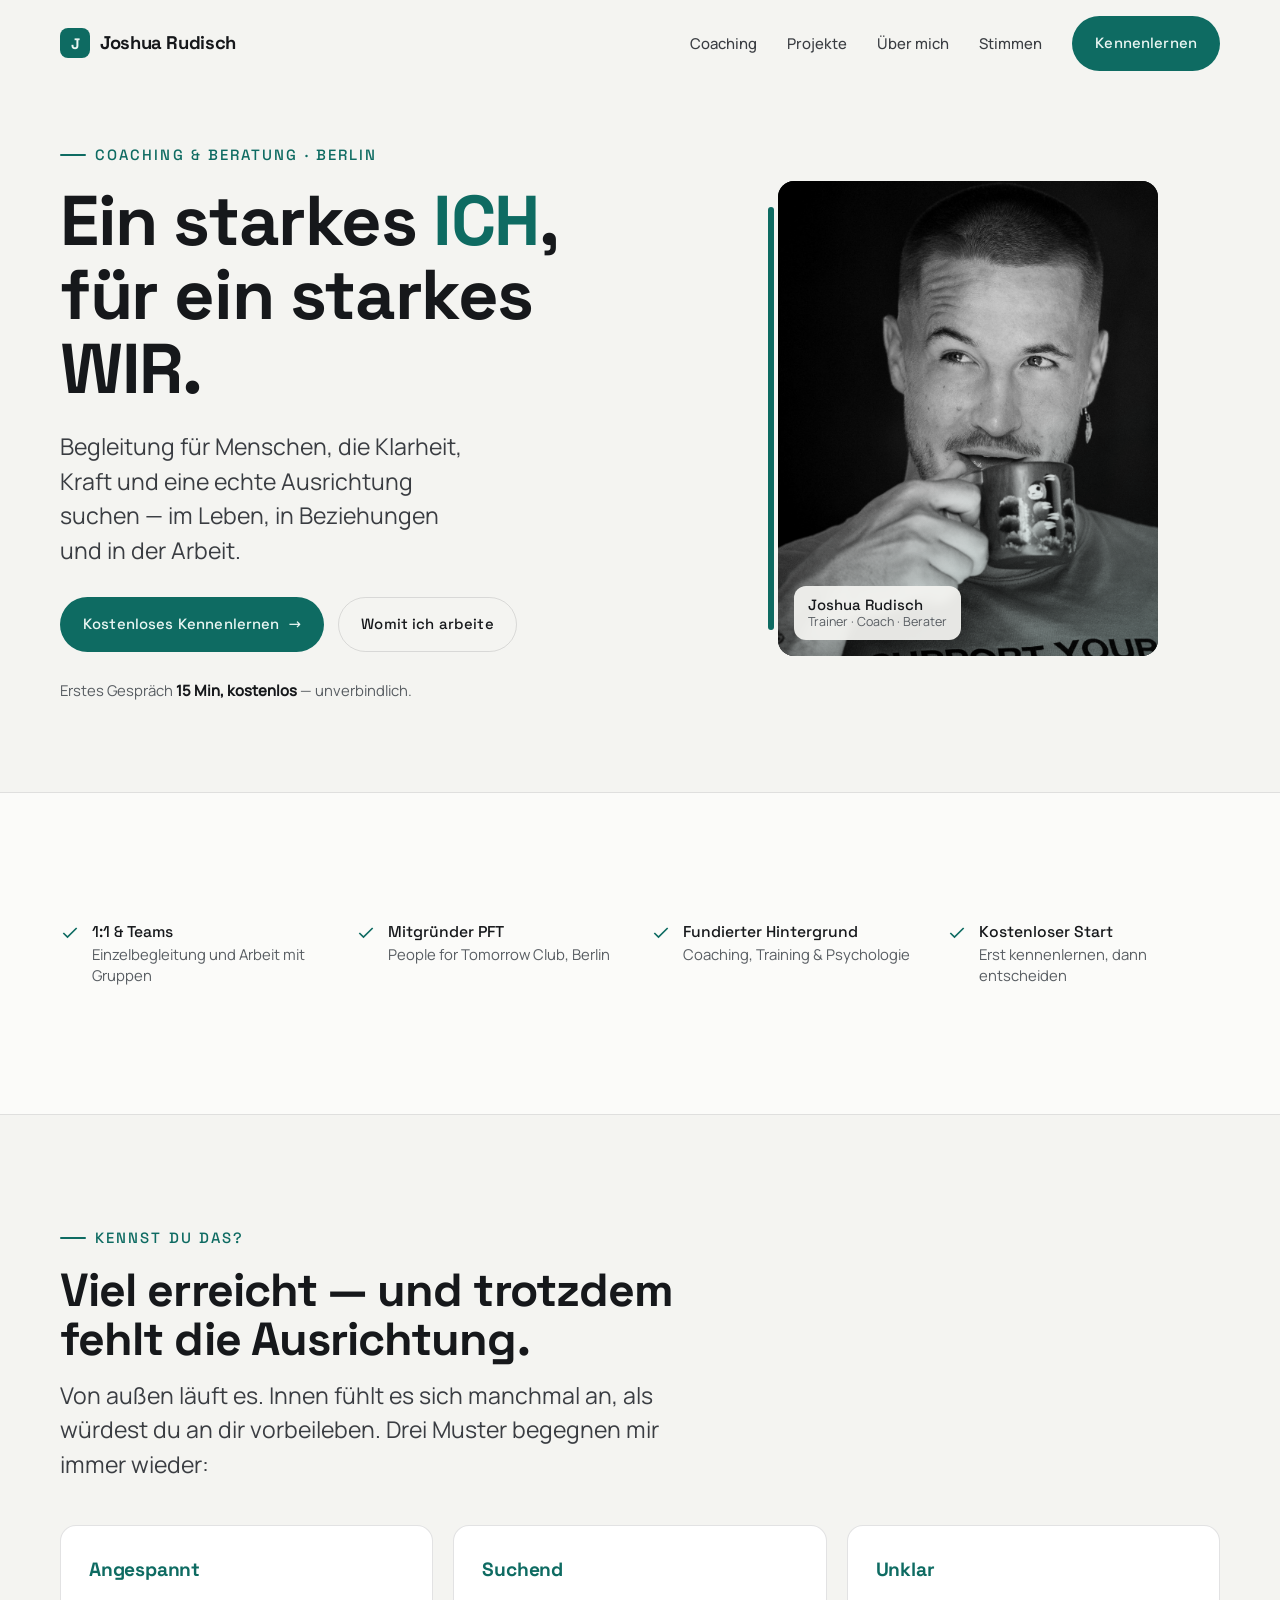
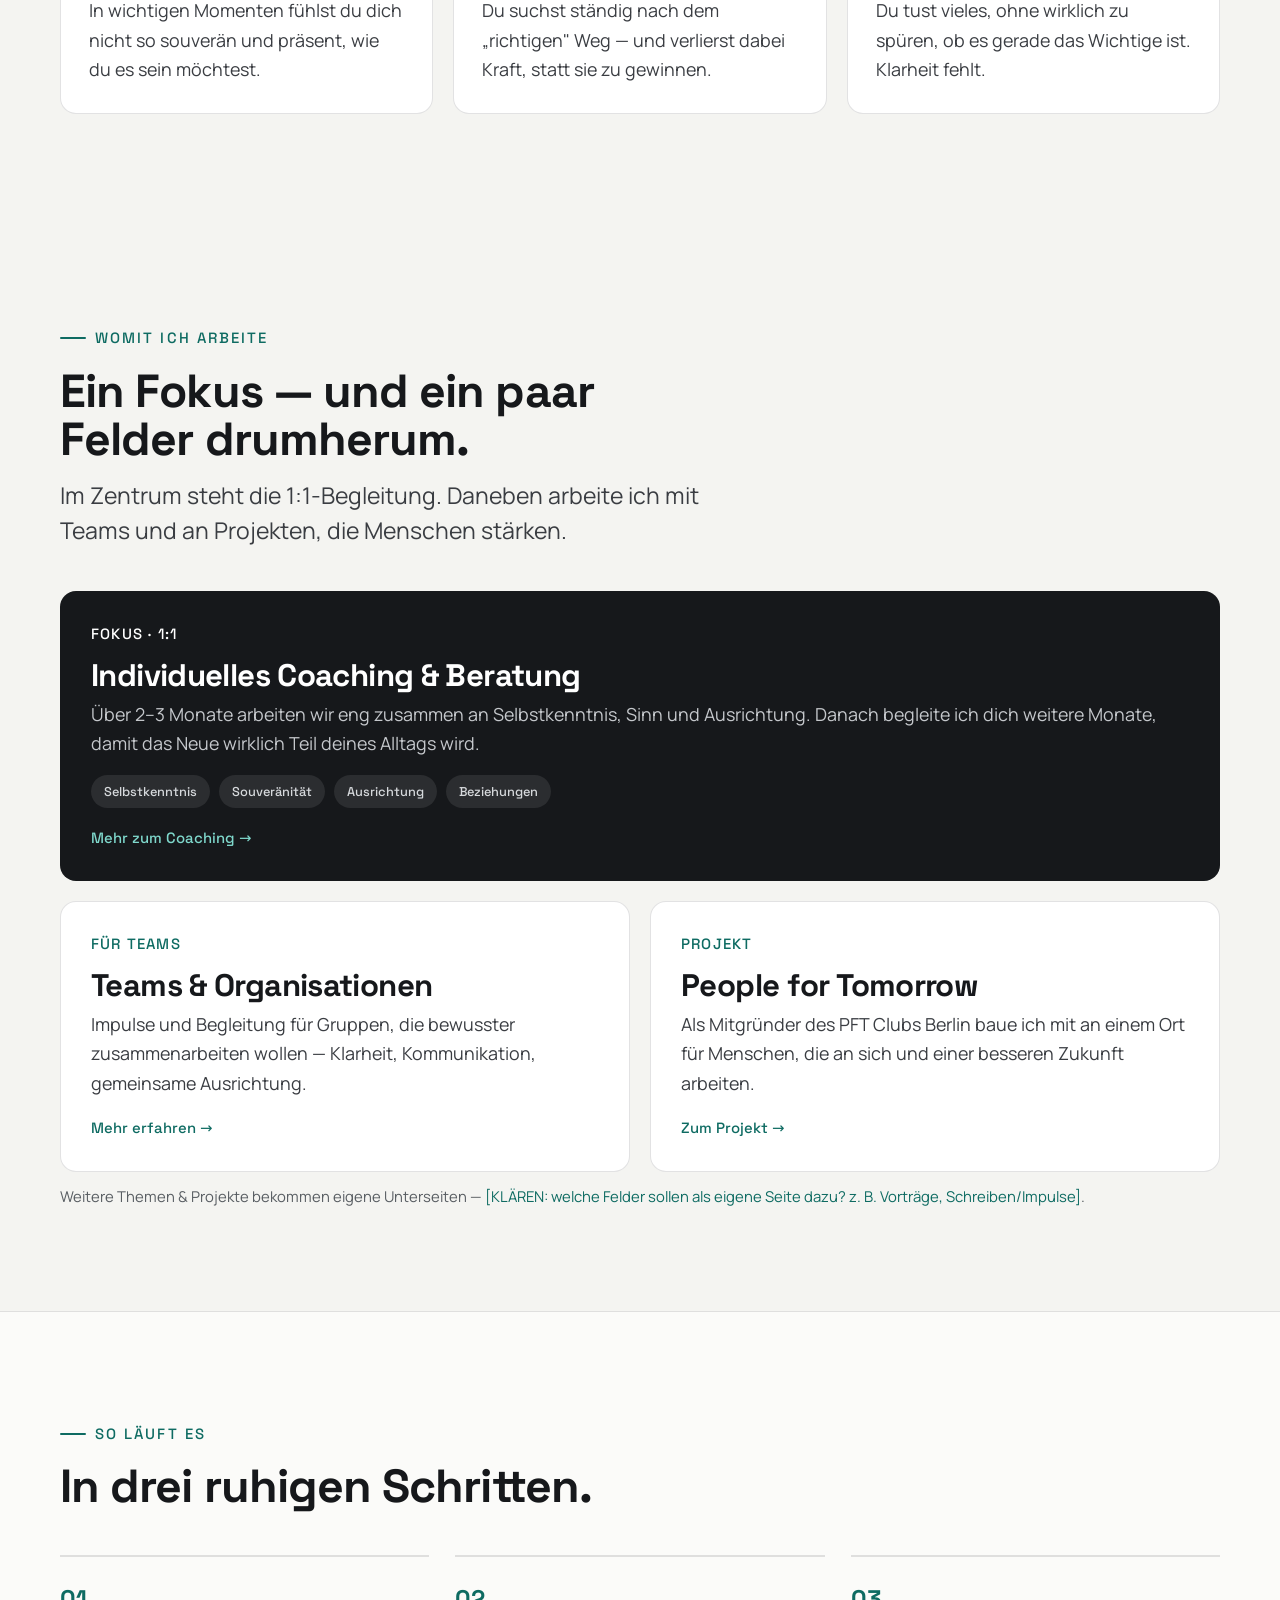
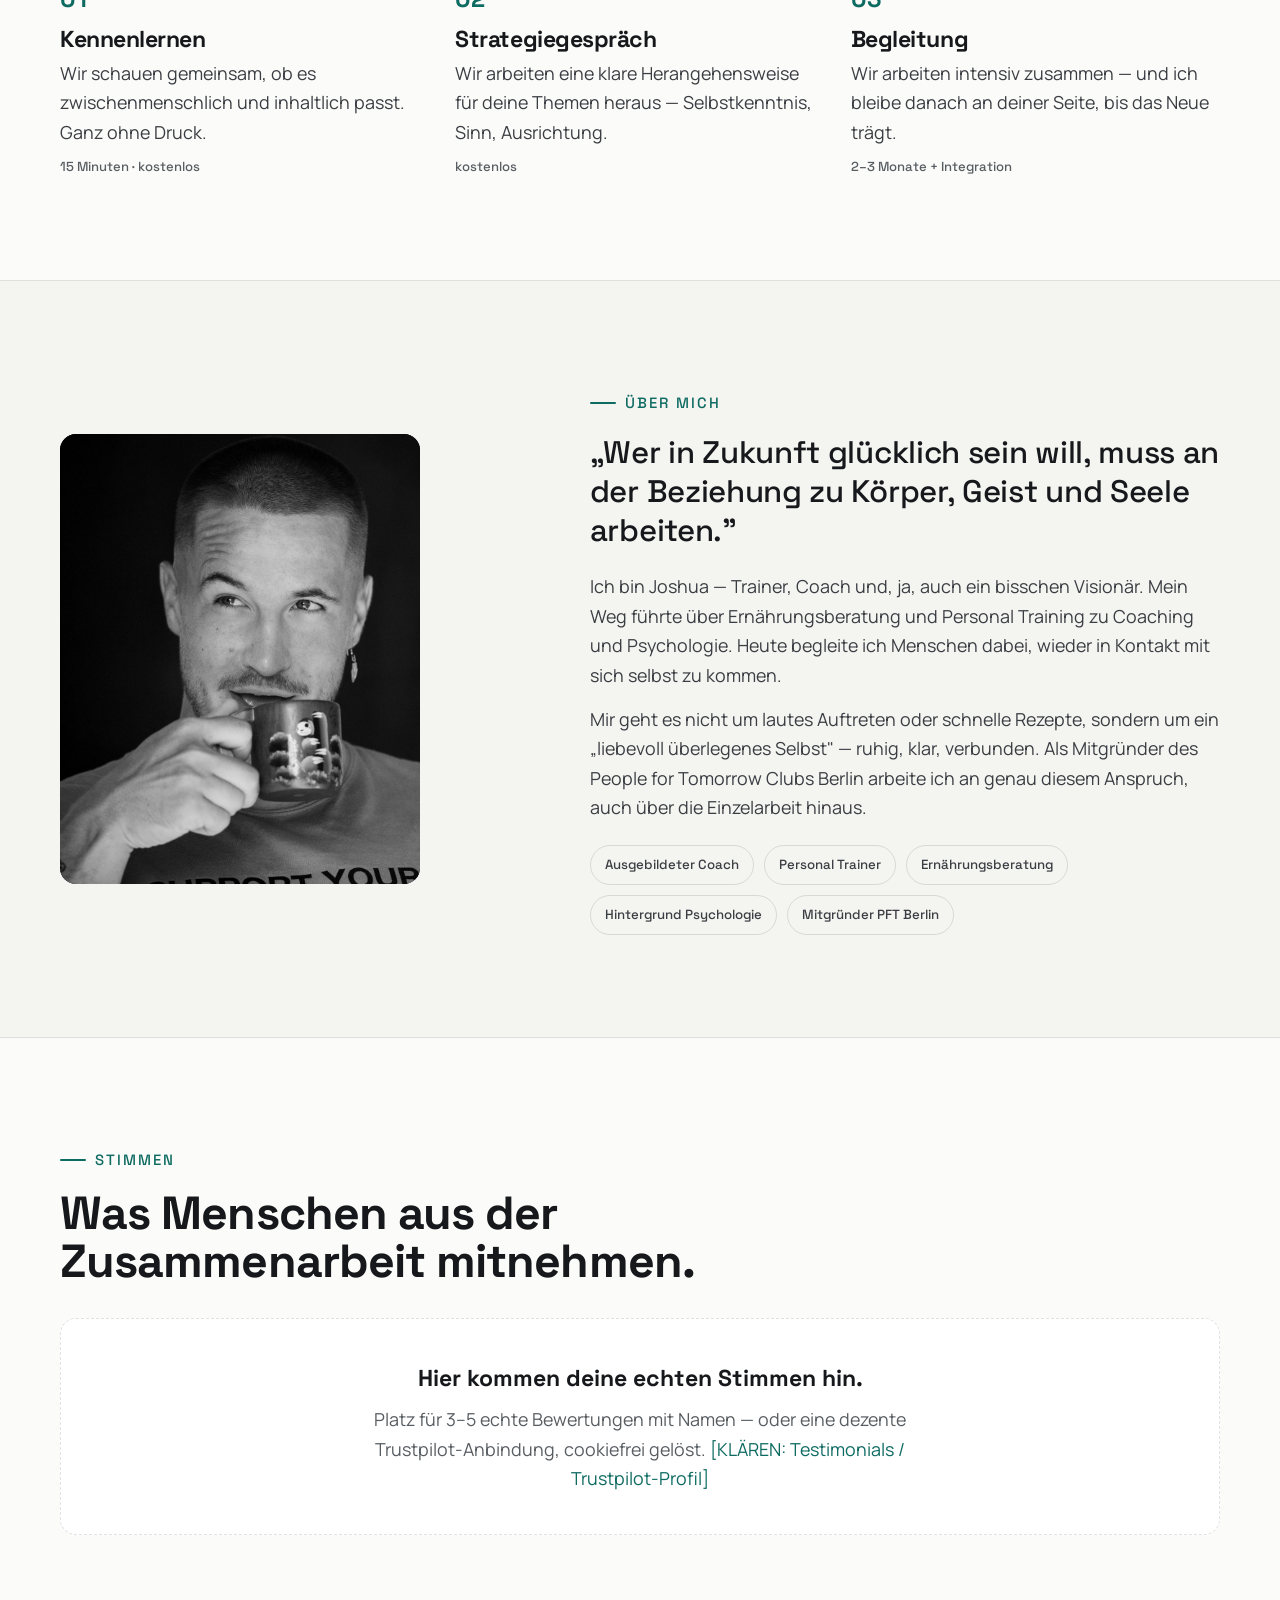
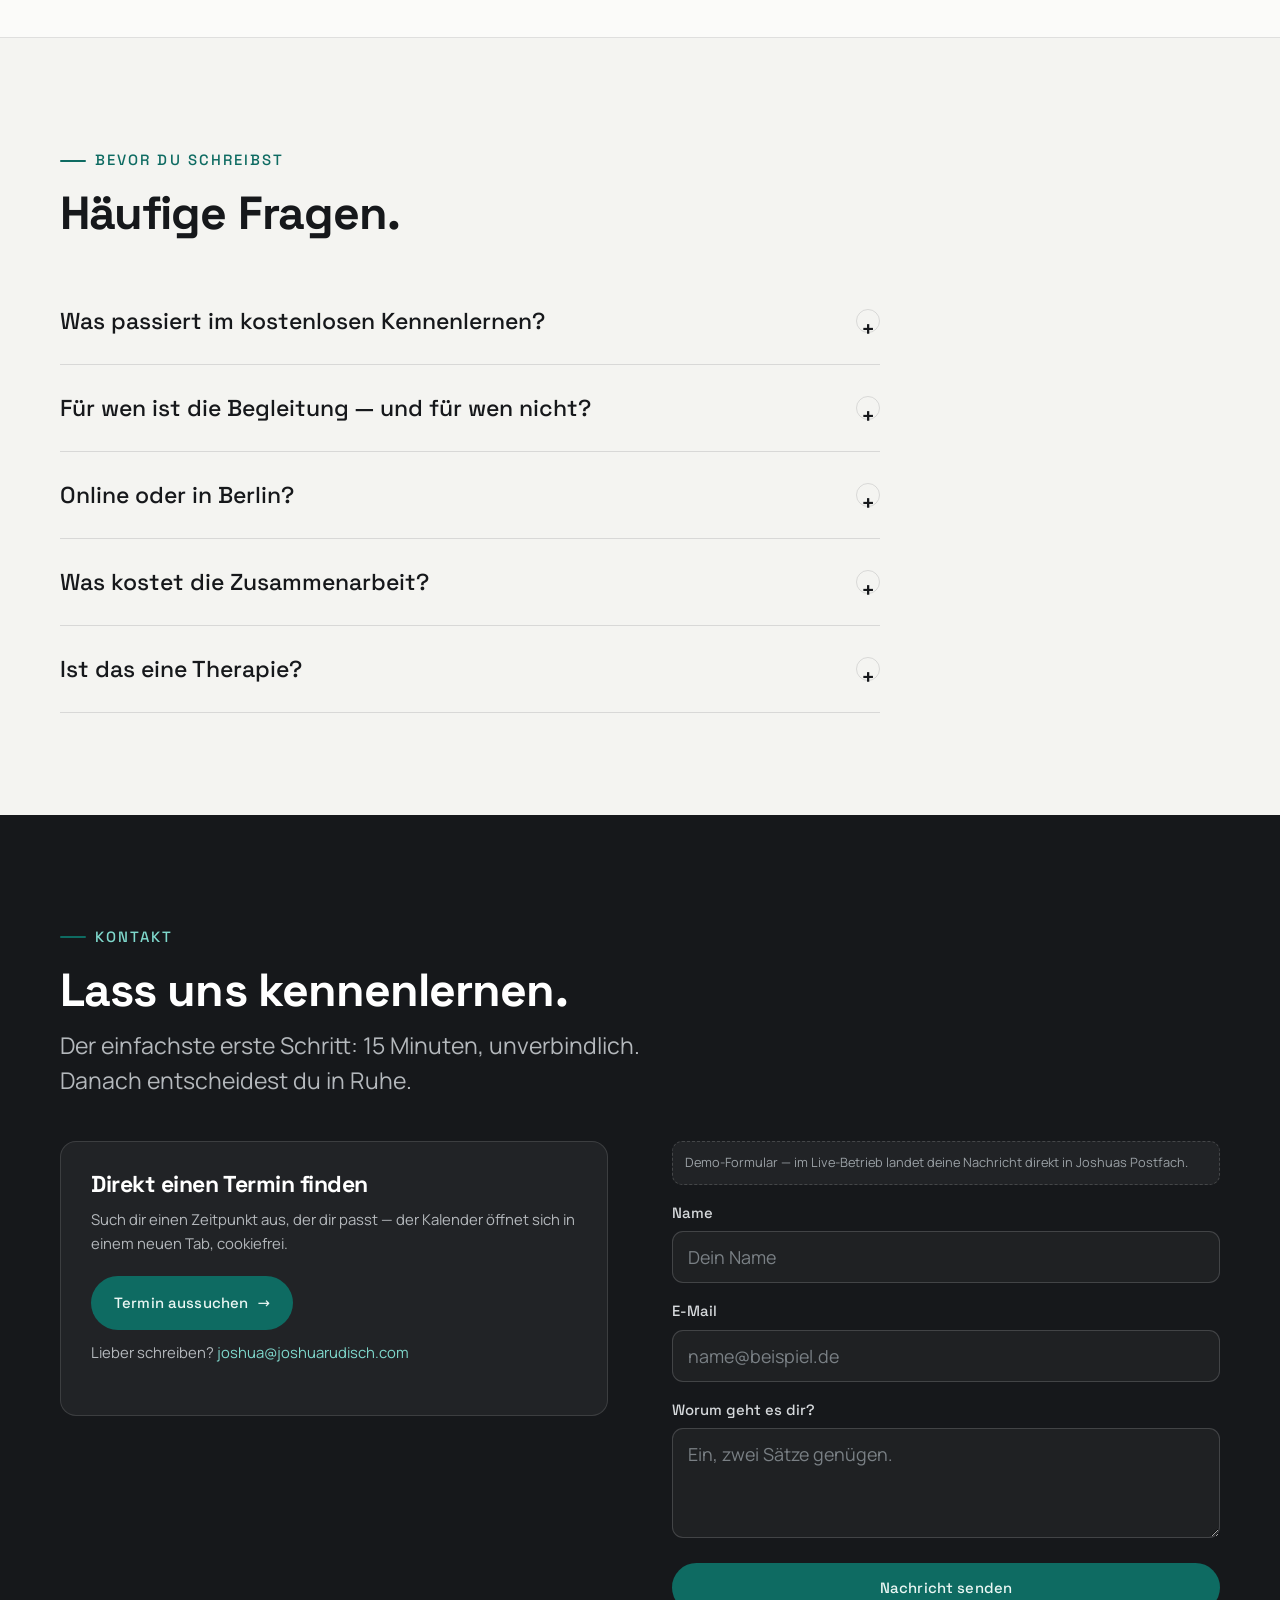
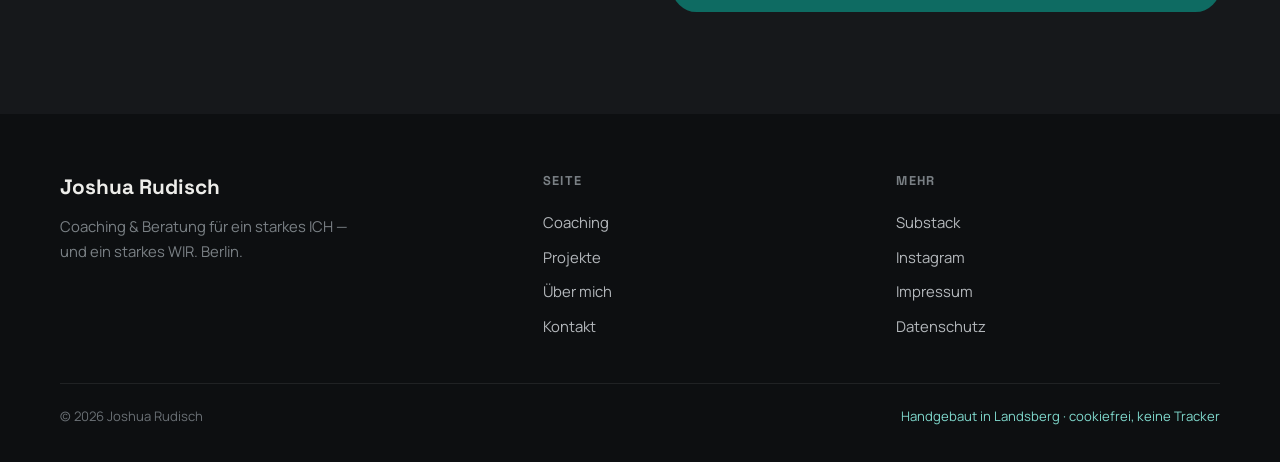
==== index.html @ a30f6eca "Joshua Rudisch Vorschau - Richtung A Klartext, v1.9-Testbuild Co-Authored-By: Claude Opus 4.8 <norep" ====
<!DOCTYPE html>
<html lang="de">
<head>
<meta charset="utf-8">
<meta name="viewport" content="width=device-width, initial-scale=1">
<script>document.documentElement.classList.add('js')</script>
<!-- ENTFERNEN sobald Impressum+Datenschutz live & freigegeben -->
<meta name="robots" content="noindex, nofollow">
<title>Coaching & Beratung in Berlin | Joshua Rudisch</title>
<meta name="description" content="Joshua Rudisch — Coaching & Beratung in Berlin für Klarheit, Kraft und Ausrichtung. 1:1-Begleitung, Teams und mehr. Kostenloses Kennenlerngespräch.">
<meta property="og:title" content="Joshua Rudisch — Coaching & Beratung in Berlin">
<meta property="og:description" content="Ein starkes ICH, für ein starkes WIR. Begleitung für Menschen, die Klarheit, Kraft und echte Ausrichtung suchen.">
<meta property="og:type" content="website">
<meta property="og:locale" content="de_DE">
<!-- bei Go-Live auf echte Domain -->
<meta property="og:url" content="https://lechcode.github.io/joshua-rudisch-vorschau/">
<meta property="og:image" content="https://lechcode.github.io/joshua-rudisch-vorschau/assets/og.jpg">
<meta property="og:image:width" content="1200">
<meta property="og:image:height" content="630">
<meta name="theme-color" content="#F4F4F1">
<link rel="icon" href="data:image/svg+xml,%3Csvg xmlns='http://www.w3.org/2000/svg' viewBox='0 0 48 48'%3E%3Crect width='48' height='48' rx='11' fill='%230E6B62'/%3E%3Ctext x='24' y='34' font-family='Space Grotesk,Arial' font-size='27' font-weight='700' fill='%23F4F4F1' text-anchor='middle'%3EJ%3C/text%3E%3C/svg%3E">
<link rel="preload" as="font" type="font/woff2" href="assets/fonts/space-grotesk-700.woff2" crossorigin>
<link rel="preload" as="font" type="font/woff2" href="assets/fonts/manrope-400.woff2" crossorigin>
<link rel="stylesheet" href="assets/fonts.css">
<link rel="stylesheet" href="assets/site.css">
</head>
<body>
<a href="#main" class="skip">Zum Inhalt springen</a>

<nav class="nav" id="nav">
  <div class="wrap nav-in">
    <a href="#top" class="brand"><span class="dot">J</span> Joshua Rudisch</a>
    <div class="nav-links">
      <a href="coaching.html">Coaching</a>
      <a href="projekte.html">Projekte</a>
      <a href="#ueber">Über mich</a>
      <a href="#stimmen">Stimmen</a>
      <a href="#kontakt" class="btn btn-primary">Kennenlernen</a>
    </div>
    <button class="burger" id="burger" aria-label="Menü öffnen" aria-expanded="false">
      <span></span><span></span><span></span>
    </button>
  </div>
</nav>
<div class="mobile-menu" id="mmenu">
  <a href="coaching.html">Coaching</a>
  <a href="projekte.html">Projekte</a>
  <a href="#ueber">Über mich</a>
  <a href="#stimmen">Stimmen</a>
  <a href="#kontakt" class="btn btn-primary">Kennenlernen</a>
</div>

<main id="main">
<header class="hero" id="top">
  <div class="wrap hero-grid">
    <div class="hero-copy">
      <span class="eyebrow">Coaching &amp; Beratung · Berlin</span>
      <h1>Ein starkes <em>ICH</em>,<br>für ein starkes WIR.</h1>
      <p class="hero-lead">Begleitung für Menschen, die Klarheit, Kraft und eine echte Ausrichtung suchen — im Leben, in Beziehungen und in der Arbeit.</p>
      <div class="hero-cta">
        <a href="#kontakt" class="btn btn-primary">Kostenloses Kennenlernen <span class="ar">→</span></a>
        <a href="coaching.html" class="btn btn-ghost">Womit ich arbeite</a>
      </div>
      <div class="hero-meta">
        <span>Erstes Gespräch <b>15 Min, kostenlos</b> — unverbindlich.</span>
      </div>
    </div>
    <div class="portrait">
      <span class="bar" aria-hidden="true"></span>
      <figure>
        <img src="assets/joshua-hero-1000.jpg" width="1000" height="1250" alt="Joshua Rudisch, Coach und Berater aus Berlin" fetchpriority="high">
      </figure>
      <div class="tag">Joshua Rudisch<span>Trainer · Coach · Berater</span></div>
    </div>
  </div>
</header>

<section class="trust" aria-label="Auf einen Blick">
  <div class="wrap trust-grid">
    <div class="trust-item"><svg width="20" height="20" viewBox="0 0 24 24" fill="none" stroke="currentColor" stroke-width="2"><path d="M20 6 9 17l-5-5"/></svg><div><b>1:1 &amp; Teams</b>Einzelbegleitung und Arbeit mit Gruppen</div></div>
    <div class="trust-item"><svg width="20" height="20" viewBox="0 0 24 24" fill="none" stroke="currentColor" stroke-width="2"><path d="M20 6 9 17l-5-5"/></svg><div><b>Mitgründer PFT</b>People for Tomorrow Club, Berlin</div></div>
    <div class="trust-item"><svg width="20" height="20" viewBox="0 0 24 24" fill="none" stroke="currentColor" stroke-width="2"><path d="M20 6 9 17l-5-5"/></svg><div><b>Fundierter Hintergrund</b>Coaching, Training &amp; Psychologie</div></div>
    <div class="trust-item"><svg width="20" height="20" viewBox="0 0 24 24" fill="none" stroke="currentColor" stroke-width="2"><path d="M20 6 9 17l-5-5"/></svg><div><b>Kostenloser Start</b>Erst kennenlernen, dann entscheiden</div></div>
  </div>
</section>

<section id="probleme">
  <div class="wrap">
    <div class="sec-head reveal">
      <span class="eyebrow">Kennst du das?</span>
      <h2 style="margin-top:16px">Viel erreicht — und trotzdem fehlt die Ausrichtung.</h2>
      <p>Von außen läuft es. Innen fühlt es sich manchmal an, als würdest du an dir vorbeileben. Drei Muster begegnen mir immer wieder:</p>
    </div>
    <div class="prob-grid">
      <div class="prob reveal"><div class="k">Angespannt</div><p>In wichtigen Momenten fühlst du dich nicht so souverän und präsent, wie du es sein möchtest.</p></div>
      <div class="prob reveal"><div class="k">Suchend</div><p>Du suchst ständig nach dem „richtigen" Weg — und verlierst dabei Kraft, statt sie zu gewinnen.</p></div>
      <div class="prob reveal"><div class="k">Unklar</div><p>Du tust vieles, ohne wirklich zu spüren, ob es gerade das Wichtige ist. Klarheit fehlt.</p></div>
    </div>
  </div>
</section>

<section id="angebote">
  <div class="wrap">
    <div class="sec-head reveal">
      <span class="eyebrow">Womit ich arbeite</span>
      <h2 style="margin-top:16px">Ein Fokus — und ein paar Felder drumherum.</h2>
      <p>Im Zentrum steht die 1:1-Begleitung. Daneben arbeite ich mit Teams und an Projekten, die Menschen stärken.</p>
    </div>
    <div class="offer-grid">
      <a class="offer feature reveal" href="coaching.html">
        <span class="num">FOKUS · 1:1</span>
        <h3>Individuelles Coaching &amp; Beratung</h3>
        <p>Über 2–3 Monate arbeiten wir eng zusammen an Selbstkenntnis, Sinn und Ausrichtung. Danach begleite ich dich weitere Monate, damit das Neue wirklich Teil deines Alltags wird.</p>
        <div class="chips">
          <span class="chip">Selbstkenntnis</span><span class="chip">Souveränität</span><span class="chip">Ausrichtung</span><span class="chip">Beziehungen</span>
        </div>
        <span class="go">Mehr zum Coaching →</span>
      </a>
      <a class="offer reveal" href="projekte.html">
        <span class="num">FÜR TEAMS</span>
        <h3>Teams &amp; Organisationen</h3>
        <p>Impulse und Begleitung für Gruppen, die bewusster zusammenarbeiten wollen — Klarheit, Kommunikation, gemeinsame Ausrichtung.</p>
        <span class="go">Mehr erfahren →</span>
      </a>
      <a class="offer reveal" href="projekte.html">
        <span class="num">PROJEKT</span>
        <h3>People for Tomorrow</h3>
        <p>Als Mitgründer des PFT Clubs Berlin baue ich mit an einem Ort für Menschen, die an sich und einer besseren Zukunft arbeiten.</p>
        <span class="go">Zum Projekt →</span>
      </a>
    </div>
    <p class="lead-note reveal">Weitere Themen &amp; Projekte bekommen eigene Unterseiten — <span style="color:var(--petrol)">[KLÄREN: welche Felder sollen als eigene Seite dazu? z. B. Vorträge, Schreiben/Impulse]</span>.</p>
  </div>
</section>

<section id="ablauf" style="background:var(--surface-2);border-block:1px solid var(--line)">
  <div class="wrap">
    <div class="sec-head reveal">
      <span class="eyebrow">So läuft es</span>
      <h2 style="margin-top:16px">In drei ruhigen Schritten.</h2>
    </div>
    <div class="steps">
      <div class="step reveal"><h3>Kennenlernen</h3><p>Wir schauen gemeinsam, ob es zwischenmenschlich und inhaltlich passt. Ganz ohne Druck.</p><div class="dur">15 Minuten · kostenlos</div></div>
      <div class="step reveal"><h3>Strategiegespräch</h3><p>Wir arbeiten eine klare Herangehensweise für deine Themen heraus — Selbstkenntnis, Sinn, Ausrichtung.</p><div class="dur">kostenlos</div></div>
      <div class="step reveal"><h3>Begleitung</h3><p>Wir arbeiten intensiv zusammen — und ich bleibe danach an deiner Seite, bis das Neue trägt.</p><div class="dur">2–3 Monate + Integration</div></div>
    </div>
  </div>
</section>

<section id="ueber">
  <div class="wrap about">
    <div class="about-figure reveal">
      <img src="assets/joshua-hero-1000.jpg" width="1000" height="1250" alt="Joshua Rudisch im Porträt" loading="lazy" decoding="async">
    </div>
    <div class="reveal">
      <span class="eyebrow">Über mich</span>
      <p class="quote" style="margin-top:18px">„Wer in Zukunft glücklich sein will, muss an der Beziehung zu Körper, Geist und Seele arbeiten."</p>
      <p>Ich bin Joshua — Trainer, Coach und, ja, auch ein bisschen Visionär. Mein Weg führte über Ernährungsberatung und Personal Training zu Coaching und Psychologie. Heute begleite ich Menschen dabei, wieder in Kontakt mit sich selbst zu kommen.</p>
      <p>Mir geht es nicht um lautes Auftreten oder schnelle Rezepte, sondern um ein „liebevoll überlegenes Selbst" — ruhig, klar, verbunden. Als Mitgründer des People for Tomorrow Clubs Berlin arbeite ich an genau diesem Anspruch, auch über die Einzelarbeit hinaus.</p>
      <div class="quals">
        <span class="qual">Ausgebildeter Coach</span>
        <span class="qual">Personal Trainer</span>
        <span class="qual">Ernährungsberatung</span>
        <span class="qual">Hintergrund Psychologie</span>
        <span class="qual">Mitgründer PFT Berlin</span>
      </div>
    </div>
  </div>
</section>

<section id="stimmen" class="voices">
  <div class="wrap">
    <div class="sec-head reveal">
      <span class="eyebrow">Stimmen</span>
      <h2 style="margin-top:16px">Was Menschen aus der Zusammenarbeit mitnehmen.</h2>
    </div>
    <div class="voices-empty reveal">
      <div class="k">Hier kommen deine echten Stimmen hin.</div>
      <p>Platz für 3–5 echte Bewertungen mit Namen — oder eine dezente Trustpilot-Anbindung, cookiefrei gelöst. <span style="color:var(--petrol)">[KLÄREN: Testimonials / Trustpilot-Profil]</span></p>
    </div>
  </div>
</section>

<section id="faq">
  <div class="wrap">
    <div class="sec-head reveal">
      <span class="eyebrow">Bevor du schreibst</span>
      <h2 style="margin-top:16px">Häufige Fragen.</h2>
    </div>
    <div class="faq reveal">
      <details><summary>Was passiert im kostenlosen Kennenlernen?<span class="ic">+</span></summary><p>Wir sprechen 15 Minuten locker miteinander: worum es dir geht, was du dir wünschst — und ob es zwischen uns passt. Kein Verkaufsgespräch, keine Verpflichtung.</p></details>
      <details><summary>Für wen ist die Begleitung — und für wen nicht?<span class="ic">+</span></summary><p>Für Menschen, die bereit sind, ehrlich hinzuschauen und etwas zu verändern. Weniger geeignet, wenn du eine schnelle Lösung „von außen" erwartest, ohne selbst mitzugehen.</p></details>
      <details><summary>Online oder in Berlin?<span class="ic">+</span></summary><p>Beides ist möglich. <span style="color:var(--petrol)">[KLÄREN: Ort/Format &amp; Verfügbarkeiten]</span></p></details>
      <details><summary>Was kostet die Zusammenarbeit?<span class="ic">+</span></summary><p>Das Kennenlernen ist kostenlos. Zu den Konditionen der Begleitung sprechen wir persönlich, wenn klar ist, was du brauchst. <span style="color:var(--petrol)">[KLÄREN: Preise/Preisrahmen]</span></p></details>
      <details><summary>Ist das eine Therapie?<span class="ic">+</span></summary><p>Nein. Coaching ist Begleitung und Persönlichkeitsentwicklung, keine Heilbehandlung. In akuten Krisen wende dich bitte an ärztliche Hilfe oder die Telefonseelsorge (0800 111 0 111).</p></details>
    </div>
  </div>
</section>

<section id="kontakt" class="contact">
  <div class="wrap">
    <div class="sec-head reveal">
      <span class="eyebrow" style="color:#7FD8CC">Kontakt</span>
      <h2 style="margin-top:16px">Lass uns kennenlernen.</h2>
      <p class="sub">Der einfachste erste Schritt: 15 Minuten, unverbindlich. Danach entscheidest du in Ruhe.</p>
    </div>
    <div class="contact-grid">
      <div class="book reveal">
        <h3>Direkt einen Termin finden</h3>
        <p>Such dir einen Zeitpunkt aus, der dir passt — der Kalender öffnet sich in einem neuen Tab, cookiefrei.</p>
        <a href="https://calendly.com/joshua-rudisch-pftcoaching" target="_blank" rel="noopener noreferrer" class="btn btn-primary">Termin aussuchen <span class="ar">→</span></a>
        <p class="altc">Lieber schreiben? <a href="mailto:joshua@joshuarudisch.com">joshua@joshuarudisch.com</a></p>
      </div>
      <form class="reveal" onsubmit="event.preventDefault();this.querySelector('.demo-ok').style.display='block';">
        <div class="demo-note">Demo-Formular — im Live-Betrieb landet deine Nachricht direkt in Joshuas Postfach.</div>
        <label for="name">Name</label>
        <input id="name" name="name" placeholder="Dein Name" required>
        <label for="mail">E-Mail</label>
        <input id="mail" name="mail" type="email" placeholder="name@beispiel.de" required>
        <label for="msg">Worum geht es dir?</label>
        <textarea id="msg" name="msg" placeholder="Ein, zwei Sätze genügen."></textarea>
        <button type="submit" class="btn btn-primary" style="width:100%;justify-content:center">Nachricht senden</button>
        <p class="demo-ok" style="display:none;color:#7FD8CC;margin-top:14px;font-size:var(--step--1)">Danke — im Live-Betrieb wäre deine Nachricht jetzt unterwegs. Bis wir sprechen: einmal tief durchatmen.</p>
      </form>
    </div>
  </div>
</section>
</main>

<footer class="site-footer">
  <div class="wrap">
    <div class="foot-top">
      <div class="foot-brand">Joshua Rudisch
        <p>Coaching &amp; Beratung für ein starkes ICH — und ein starkes WIR. Berlin.</p>
      </div>
      <div class="foot-col">
        <h4>Seite</h4>
        <a href="coaching.html">Coaching</a>
        <a href="projekte.html">Projekte</a>
        <a href="#ueber">Über mich</a>
        <a href="#kontakt">Kontakt</a>
      </div>
      <div class="foot-col">
        <h4>Mehr</h4>
        <a href="https://joshuarudisch.substack.com" target="_blank" rel="noopener noreferrer">Substack</a>
        <a href="https://www.instagram.com/joshuarudisch" target="_blank" rel="noopener noreferrer">Instagram</a>
        <a href="impressum.html">Impressum</a>
        <a href="datenschutz.html">Datenschutz</a>
      </div>
    </div>
    <div class="foot-bot">
      <span>© 2026 Joshua Rudisch</span>
      <span class="made">Handgebaut in Landsberg · cookiefrei, keine Tracker</span>
    </div>
  </div>
</footer>

<script src="assets/site.js" defer></script>
</body>
</html>
---- assets/fonts.css ----
/* Lokale Fonts — Richtung A „Klartext" · keine externen Requests */
@font-face{font-family:"Space Grotesk";src:url("fonts/space-grotesk-700.woff2") format("woff2");font-weight:700;font-style:normal;font-display:swap;}
@font-face{font-family:"Space Grotesk";src:url("fonts/space-grotesk-500.woff2") format("woff2");font-weight:500;font-style:normal;font-display:swap;}
@font-face{font-family:"Manrope";src:url("fonts/manrope-400.woff2") format("woff2");font-weight:400;font-style:normal;font-display:swap;}
@font-face{font-family:"Manrope";src:url("fonts/manrope-500.woff2") format("woff2");font-weight:500;font-style:normal;font-display:swap;}
---- assets/site.css ----
/* Joshua Rudisch — Richtung A „Klartext" · gemeinsame Basis (lokal, 0 externe Requests) */
:root{
  --bg:#F4F4F1; --surface:#FFFFFF; --surface-2:#FBFBF9;
  --ink:#16181B; --ink-soft:#3A3D42; --muted:#585D62; --line:rgba(20,22,26,.12);
  --petrol:#0E6B62; --petrol-deep:#0A524B; --petrol-soft:#E4F0ED;
  --display:"Space Grotesk", "Segoe UI", system-ui, sans-serif;
  --sans:"Manrope", "Segoe UI", system-ui, sans-serif;
  --step--1:clamp(.85rem, .82rem + .15vw, .93rem);
  --step-0:clamp(1rem, .96rem + .2vw, 1.12rem);
  --step-1:clamp(1.2rem, 1.12rem + .4vw, 1.45rem);
  --step-2:clamp(1.5rem, 1.35rem + .75vw, 2rem);
  --step-3:clamp(2rem, 1.7rem + 1.5vw, 3rem);
  --step-4:clamp(2.6rem, 2rem + 3vw, 4.6rem);
  --radius:16px; --radius-s:11px;
  --ease:cubic-bezier(.22,.61,.36,1);
  --wrap:1160px;
}
*{box-sizing:border-box;margin:0;padding:0}
html{scroll-behavior:smooth}
@media (prefers-reduced-motion:reduce){html{scroll-behavior:auto}}
body{background:var(--bg);color:var(--ink);font-family:var(--sans);font-size:var(--step-0);line-height:1.65;-webkit-font-smoothing:antialiased;overflow-x:clip}
h1,h2,h3{font-family:var(--display);font-weight:700;line-height:1.05;letter-spacing:-.02em;color:var(--ink)}
a{color:inherit;text-decoration:none}
img{display:block;max-width:100%}
.wrap{width:min(var(--wrap), 92vw);margin-inline:auto}
.eyebrow{font-family:var(--display);font-weight:500;font-size:var(--step--1);letter-spacing:.14em;text-transform:uppercase;color:var(--petrol);display:inline-flex;align-items:center;gap:9px}
.eyebrow::before{content:"";width:26px;height:2px;background:var(--petrol);border-radius:2px}
.skip{position:absolute;left:-999px;top:0;background:var(--ink);color:#fff;padding:10px 16px;border-radius:0 0 8px 0;z-index:200}
.skip:focus{left:0}

.btn{display:inline-flex;align-items:center;gap:9px;font-family:var(--display);font-weight:500;font-size:var(--step--1);letter-spacing:.01em;padding:14px 22px;border-radius:100px;border:1.5px solid transparent;cursor:pointer;transition:transform .2s var(--ease), background .2s var(--ease), color .2s var(--ease)}
.btn-primary{background:var(--petrol);color:#EAF6F3}
.btn-primary:hover{background:var(--petrol-deep);transform:translateY(-2px)}
.btn-ghost{border-color:var(--line);color:var(--ink)}
.btn-ghost:hover{border-color:var(--ink);transform:translateY(-2px)}
.btn .ar{transition:transform .2s var(--ease)}
.btn:hover .ar{transform:translateX(3px)}

.nav{position:fixed;inset:0 0 auto 0;z-index:100;transition:background .3s var(--ease), box-shadow .3s var(--ease), backdrop-filter .3s}
.nav.scrolled{background:rgba(244,244,241,.82);backdrop-filter:blur(12px);box-shadow:0 1px 0 var(--line)}
.nav-in{display:flex;align-items:center;justify-content:space-between;padding:16px 0}
.brand{font-family:var(--display);font-weight:700;font-size:1.15rem;letter-spacing:-.02em;display:flex;align-items:center;gap:10px}
.brand .dot{width:30px;height:30px;border-radius:8px;background:var(--petrol);color:#EAF6F3;display:grid;place-items:center;font-size:.95rem}
.nav-links{display:flex;align-items:center;gap:30px}
.nav-links a:not(.btn){font-size:var(--step--1);font-weight:500;color:var(--ink-soft);position:relative;padding:4px 0}
.nav-links a:not(.btn)::after{content:"";position:absolute;left:0;bottom:-2px;width:0;height:2px;background:var(--petrol);transition:width .25s var(--ease)}
.nav-links a:not(.btn):hover{color:var(--ink)}
.nav-links a:not(.btn):hover::after{width:100%}
.burger{display:none;flex-direction:column;gap:5px;background:none;border:0;cursor:pointer;padding:9px}
.burger span{width:25px;height:2px;background:var(--ink);border-radius:2px;transition:.3s var(--ease)}
.mobile-menu{position:fixed;inset:0;background:var(--bg);z-index:99;display:flex;flex-direction:column;align-items:center;justify-content:center;gap:26px;transform:translateY(-100%);transition:transform .4s var(--ease)}
.mobile-menu.open{transform:translateY(0)}
.mobile-menu a{font-family:var(--display);font-size:1.5rem;font-weight:500}

.hero{padding:calc(84px + 4vw) 0 clamp(48px,7vw,90px)}
.hero-grid{display:grid;grid-template-columns:1.08fr .92fr;gap:clamp(34px,5vw,72px);align-items:center}
.hero h1{font-size:var(--step-4);margin:18px 0 0}
.hero h1 em{font-style:normal;color:var(--petrol)}
.hero-lead{font-size:var(--step-1);color:var(--ink-soft);max-width:30ch;margin-top:22px;line-height:1.5}
.hero-cta{display:flex;flex-wrap:wrap;gap:14px;margin-top:30px}
.hero-meta{margin-top:26px;display:flex;align-items:center;gap:10px;font-size:var(--step--1);color:var(--muted)}
.hero-meta b{color:var(--ink);font-weight:600}
.portrait{position:relative;justify-self:center;width:100%;max-width:380px}
.portrait figure{position:relative;border-radius:var(--radius);overflow:hidden;aspect-ratio:4/5;background:var(--ink)}
.portrait img{width:100%;height:100%;object-fit:cover;object-position:50% 22%;filter:grayscale(1) contrast(1.02)}
.portrait figure::after{content:"";position:absolute;inset:0;background:linear-gradient(150deg,rgba(14,107,98,0) 55%,rgba(14,107,98,.28));mix-blend-mode:multiply}
.portrait .bar{position:absolute;left:-10px;top:26px;bottom:26px;width:6px;border-radius:6px;background:var(--petrol)}
.portrait .tag{position:absolute;left:16px;bottom:16px;background:rgba(244,244,241,.94);backdrop-filter:blur(4px);border-radius:12px;padding:10px 14px;font-family:var(--display);font-weight:500;font-size:var(--step--1);line-height:1.2}
.portrait .tag span{display:block;color:var(--muted);font-family:var(--sans);font-weight:400;font-size:.78rem;margin-top:2px}

.trust{border-block:1px solid var(--line);background:var(--surface-2)}
.trust-grid{display:grid;grid-template-columns:repeat(4,1fr);gap:22px;padding:26px 0}
.trust-item{display:flex;gap:12px;align-items:flex-start;font-size:var(--step--1);color:var(--muted);line-height:1.4}
.trust-item svg{flex:none;color:var(--petrol);margin-top:1px}
.trust-item b{display:block;color:var(--ink);font-family:var(--display);font-weight:500;font-size:.98rem;margin-bottom:1px}

section{padding:clamp(56px,8vw,104px) 0}
.sec-head{max-width:60ch}
.sec-head h2{font-size:var(--step-3)}
.sec-head p{color:var(--ink-soft);font-size:var(--step-1);margin-top:14px;line-height:1.5}
.lead-note{margin-top:12px;color:var(--muted);font-size:var(--step--1)}

.prob-grid{display:grid;grid-template-columns:repeat(3,1fr);gap:20px;margin-top:44px}
.prob{background:var(--surface);border:1px solid var(--line);border-radius:var(--radius);padding:28px}
.prob .k{font-family:var(--display);font-weight:700;font-size:1.2rem;color:var(--petrol);letter-spacing:-.01em}
.prob p{margin-top:10px;color:var(--ink-soft);font-size:var(--step-0)}

.offer-grid{display:grid;grid-template-columns:repeat(2,1fr);gap:20px;margin-top:44px}
.offer{background:var(--surface);border:1px solid var(--line);border-radius:var(--radius);padding:30px;display:flex;flex-direction:column;transition:transform .25s var(--ease), box-shadow .25s var(--ease), border-color .25s}
.offer:hover{transform:translateY(-4px);box-shadow:0 24px 50px -30px rgba(14,107,98,.5);border-color:transparent}
.offer.feature{grid-column:1/-1;background:var(--ink);color:#EDEDEA;border-color:transparent}
.offer.feature h3,.offer.feature .num{color:#fff}
.offer.feature p{color:#C5C8CC}
.offer .num{font-family:var(--display);font-weight:500;font-size:var(--step--1);color:var(--petrol);letter-spacing:.08em}
.offer h3{font-size:var(--step-2);margin:12px 0 8px}
.offer p{color:var(--ink-soft);flex:1}
.offer .go{margin-top:18px;font-family:var(--display);font-weight:500;font-size:var(--step--1);color:var(--petrol);display:inline-flex;align-items:center;gap:8px}
.offer.feature .go{color:#7FD8CC}
.chips{display:flex;flex-wrap:wrap;gap:9px;margin-top:16px}
.chip{font-size:.8rem;padding:6px 13px;border-radius:100px;background:rgba(255,255,255,.09);color:#D6D9DC;font-family:var(--display);font-weight:500}

.steps{display:grid;grid-template-columns:repeat(3,1fr);gap:26px;margin-top:44px;counter-reset:s}
.step{position:relative;padding-top:22px;border-top:2px solid var(--line)}
.step::before{counter-increment:s;content:"0" counter(s);font-family:var(--display);font-weight:700;font-size:1.5rem;color:var(--petrol)}
.step h3{font-size:var(--step-1);margin:8px 0 8px}
.step p{color:var(--ink-soft);font-size:var(--step-0)}
.step .dur{font-size:.82rem;color:var(--muted);margin-top:8px;font-family:var(--display);font-weight:500}

.about{display:grid;grid-template-columns:.85fr 1.15fr;gap:clamp(34px,5vw,66px);align-items:center}
.about-figure{position:relative;border-radius:var(--radius);overflow:hidden;aspect-ratio:4/5;max-width:360px;background:var(--ink)}
.about-figure img{width:100%;height:100%;object-fit:cover;object-position:50% 20%;filter:grayscale(1)}
.about h2{font-size:var(--step-3)}
.about .quote{font-family:var(--display);font-weight:500;font-size:var(--step-2);line-height:1.25;letter-spacing:-.01em;margin:0 0 22px;color:var(--ink)}
.about p{color:var(--ink-soft);margin-bottom:14px}
.quals{display:flex;flex-wrap:wrap;gap:10px;margin-top:22px}
.qual{font-size:.83rem;padding:8px 14px;border-radius:100px;border:1px solid var(--line);color:var(--ink-soft);font-family:var(--display);font-weight:500}

.voices{background:var(--surface-2);border-block:1px solid var(--line)}
.voices-empty{margin-top:32px;border:1.5px dashed var(--line);border-radius:var(--radius);padding:40px;text-align:center;background:var(--surface)}
.voices-empty .k{font-family:var(--display);font-weight:700;font-size:var(--step-1);color:var(--ink)}
.voices-empty p{color:var(--muted);margin-top:8px;max-width:52ch;margin-inline:auto}

.faq{max-width:820px;margin-top:40px}
.faq details{border-bottom:1px solid var(--line);padding:6px 0}
.faq summary{list-style:none;cursor:pointer;padding:18px 0;font-family:var(--display);font-weight:500;font-size:var(--step-1);display:flex;justify-content:space-between;gap:20px;align-items:center}
.faq summary::-webkit-details-marker{display:none}
.faq summary .ic{flex:none;width:24px;height:24px;border-radius:50%;border:1.5px solid var(--line);display:grid;place-items:center;transition:.25s var(--ease)}
.faq details[open] summary .ic{background:var(--petrol);border-color:var(--petrol);color:#fff;transform:rotate(45deg)}
.faq p{color:var(--ink-soft);padding:0 0 20px;max-width:66ch}

.contact{background:var(--ink);color:#EDEDEA}
.contact h2{color:#fff;font-size:var(--step-3)}
.contact .sub{color:#B4B8BC;font-size:var(--step-1);margin-top:14px;max-width:46ch}
.contact-grid{display:grid;grid-template-columns:1fr 1fr;gap:clamp(30px,5vw,64px);margin-top:44px;align-items:start}
.book{background:rgba(255,255,255,.05);border:1px solid rgba(255,255,255,.12);border-radius:var(--radius);padding:30px}
.book h3{color:#fff;font-size:var(--step-1)}
.book p{color:#B4B8BC;font-size:var(--step--1);margin:10px 0 20px}
.book .btn-primary{background:var(--petrol);color:#EAF6F3}
.book .btn-primary:hover{background:#12867a}
.altc{margin-top:18px;font-size:var(--step--1);color:#9AA0A5}
.altc a{color:#7FD8CC}
form label{display:block;font-size:var(--step--1);font-family:var(--display);font-weight:500;margin:0 0 6px;color:#D6D9DC}
form input,form textarea,form select{width:100%;padding:13px 15px;border-radius:var(--radius-s);border:1px solid rgba(255,255,255,.16);background:rgba(255,255,255,.04);color:#fff;font-family:var(--sans);font-size:var(--step-0);margin-bottom:16px}
form textarea{min-height:110px;resize:vertical}
form input::placeholder,form textarea::placeholder{color:#7A8085}
.demo-note{font-size:.8rem;color:#9AA0A5;background:rgba(255,255,255,.05);border:1px dashed rgba(255,255,255,.16);border-radius:10px;padding:10px 12px;margin-bottom:16px}

/* Innere Seiten: schlanker Sub-Hero */
.subhero{padding:calc(96px + 3vw) 0 clamp(30px,4vw,52px)}
.subhero h1{font-size:var(--step-3);margin:16px 0 0;max-width:20ch}
.subhero .lead{font-size:var(--step-1);color:var(--ink-soft);max-width:56ch;margin-top:16px;line-height:1.5}
.back{font-family:var(--display);font-weight:500;font-size:var(--step--1);color:var(--muted);display:inline-flex;align-items:center;gap:8px}
.back:hover{color:var(--petrol)}
.prose{max-width:62ch}
.prose p{color:var(--ink-soft);margin-bottom:16px}
.prose h3{font-size:var(--step-2);margin:34px 0 12px}
.list{list-style:none;margin-top:20px;display:grid;gap:14px}
.list li{position:relative;padding-left:30px;color:var(--ink-soft)}
.list li::before{content:"";position:absolute;left:0;top:.55em;width:12px;height:12px;border-radius:50%;border:3px solid var(--petrol)}
.cta-band{background:var(--surface-2);border-block:1px solid var(--line);text-align:center}
.cta-band h2{font-size:var(--step-2)}
.cta-band p{color:var(--ink-soft);margin:14px auto 26px;max-width:48ch}

.site-footer{background:#0D0F11;color:#9AA0A5;padding:56px 0 34px}
.foot-top{display:grid;grid-template-columns:1.4fr 1fr 1fr;gap:30px}
.foot-brand{font-family:var(--display);font-weight:700;font-size:1.3rem;color:#EDEDEA}
.foot-brand p{font-family:var(--sans);font-weight:400;font-size:var(--step--1);color:#7A8085;margin-top:10px;max-width:34ch}
.foot-col h4{font-family:var(--display);font-size:.8rem;letter-spacing:.1em;text-transform:uppercase;color:#7A8085;margin-bottom:14px}
.foot-col a{display:block;font-size:var(--step--1);color:#B4B8BC;padding:5px 0}
.foot-col a:hover{color:#fff}
.foot-bot{margin-top:40px;padding-top:22px;border-top:1px solid rgba(255,255,255,.08);display:flex;justify-content:space-between;flex-wrap:wrap;gap:12px;font-size:.82rem;color:#6A7075}
.foot-bot .made{color:#7FD8CC}

.js .reveal{opacity:0;transform:translateY(22px);transition:opacity .7s var(--ease), transform .7s var(--ease)}
.js .reveal.in{opacity:1;transform:none}
@media (prefers-reduced-motion:reduce){.js .reveal{opacity:1!important;transform:none!important;transition:none}}

@media (max-width:900px){
  .nav-links{display:none}
  .burger{display:flex}
  .hero-grid{grid-template-columns:1fr;gap:34px}
  .portrait{order:-1;max-width:230px}
  .portrait .bar{left:-8px}
  .trust-grid{grid-template-columns:1fr 1fr;gap:18px}
  .prob-grid,.offer-grid,.steps{grid-template-columns:1fr}
  .about{grid-template-columns:1fr}
  .about-figure{max-width:280px;margin-bottom:8px}
  .contact-grid{grid-template-columns:1fr}
  .foot-top{grid-template-columns:1fr 1fr}
  .foot-brand{grid-column:1/-1}
}
@media (max-width:520px){
  .trust-grid{grid-template-columns:1fr}
  .hero-cta .btn{flex:1;justify-content:center}
}
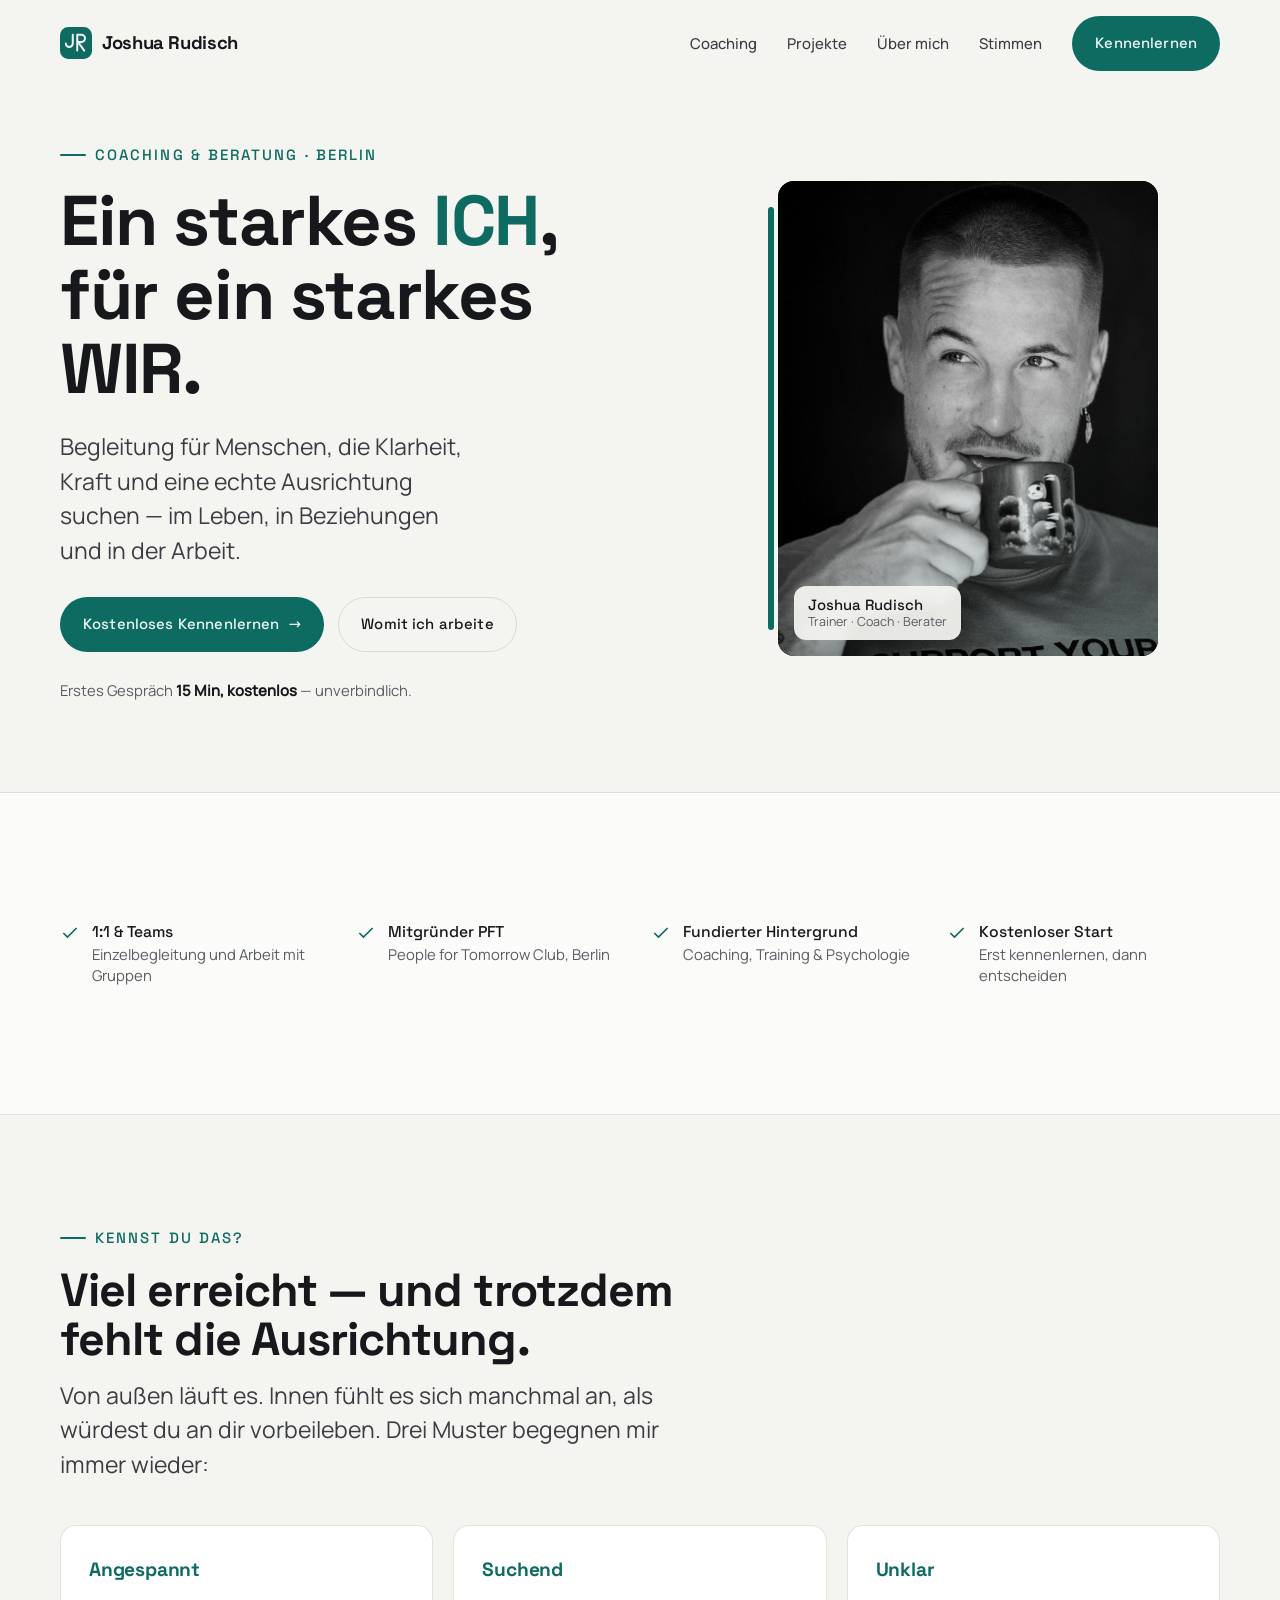
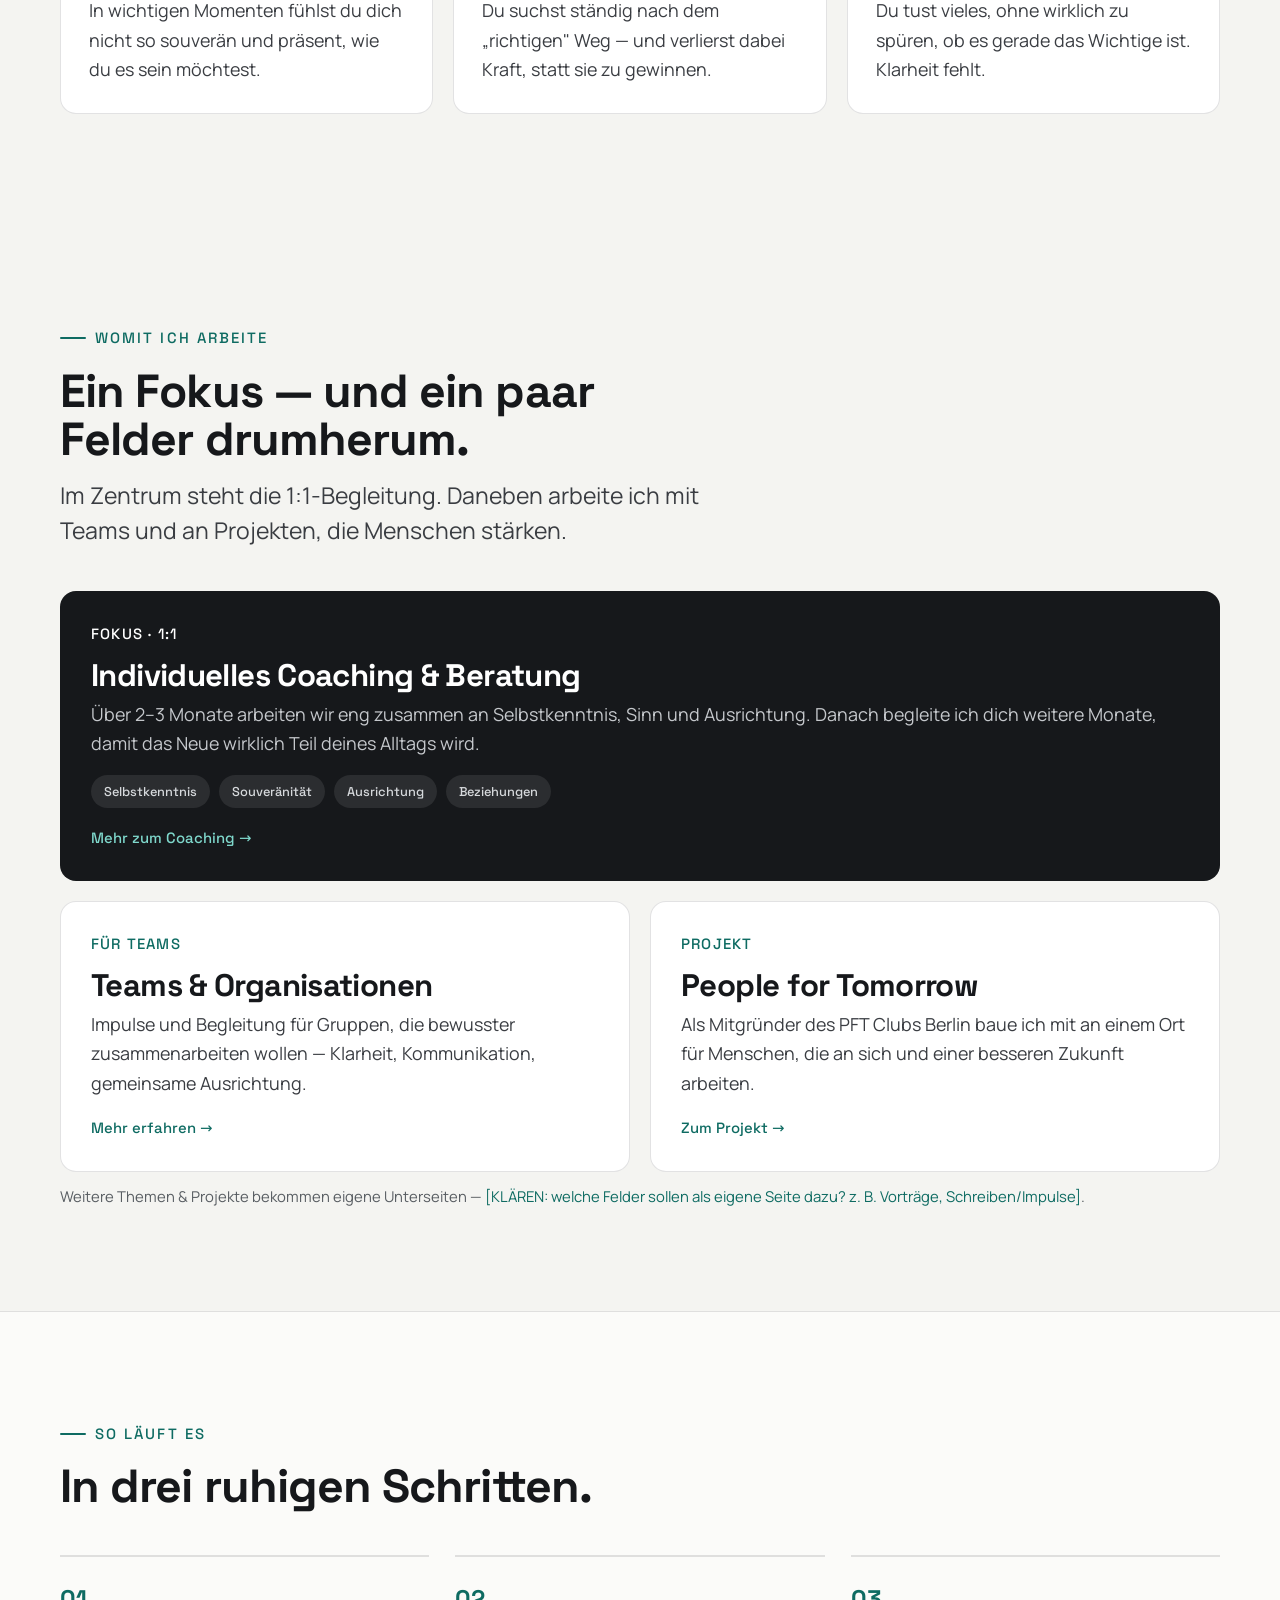
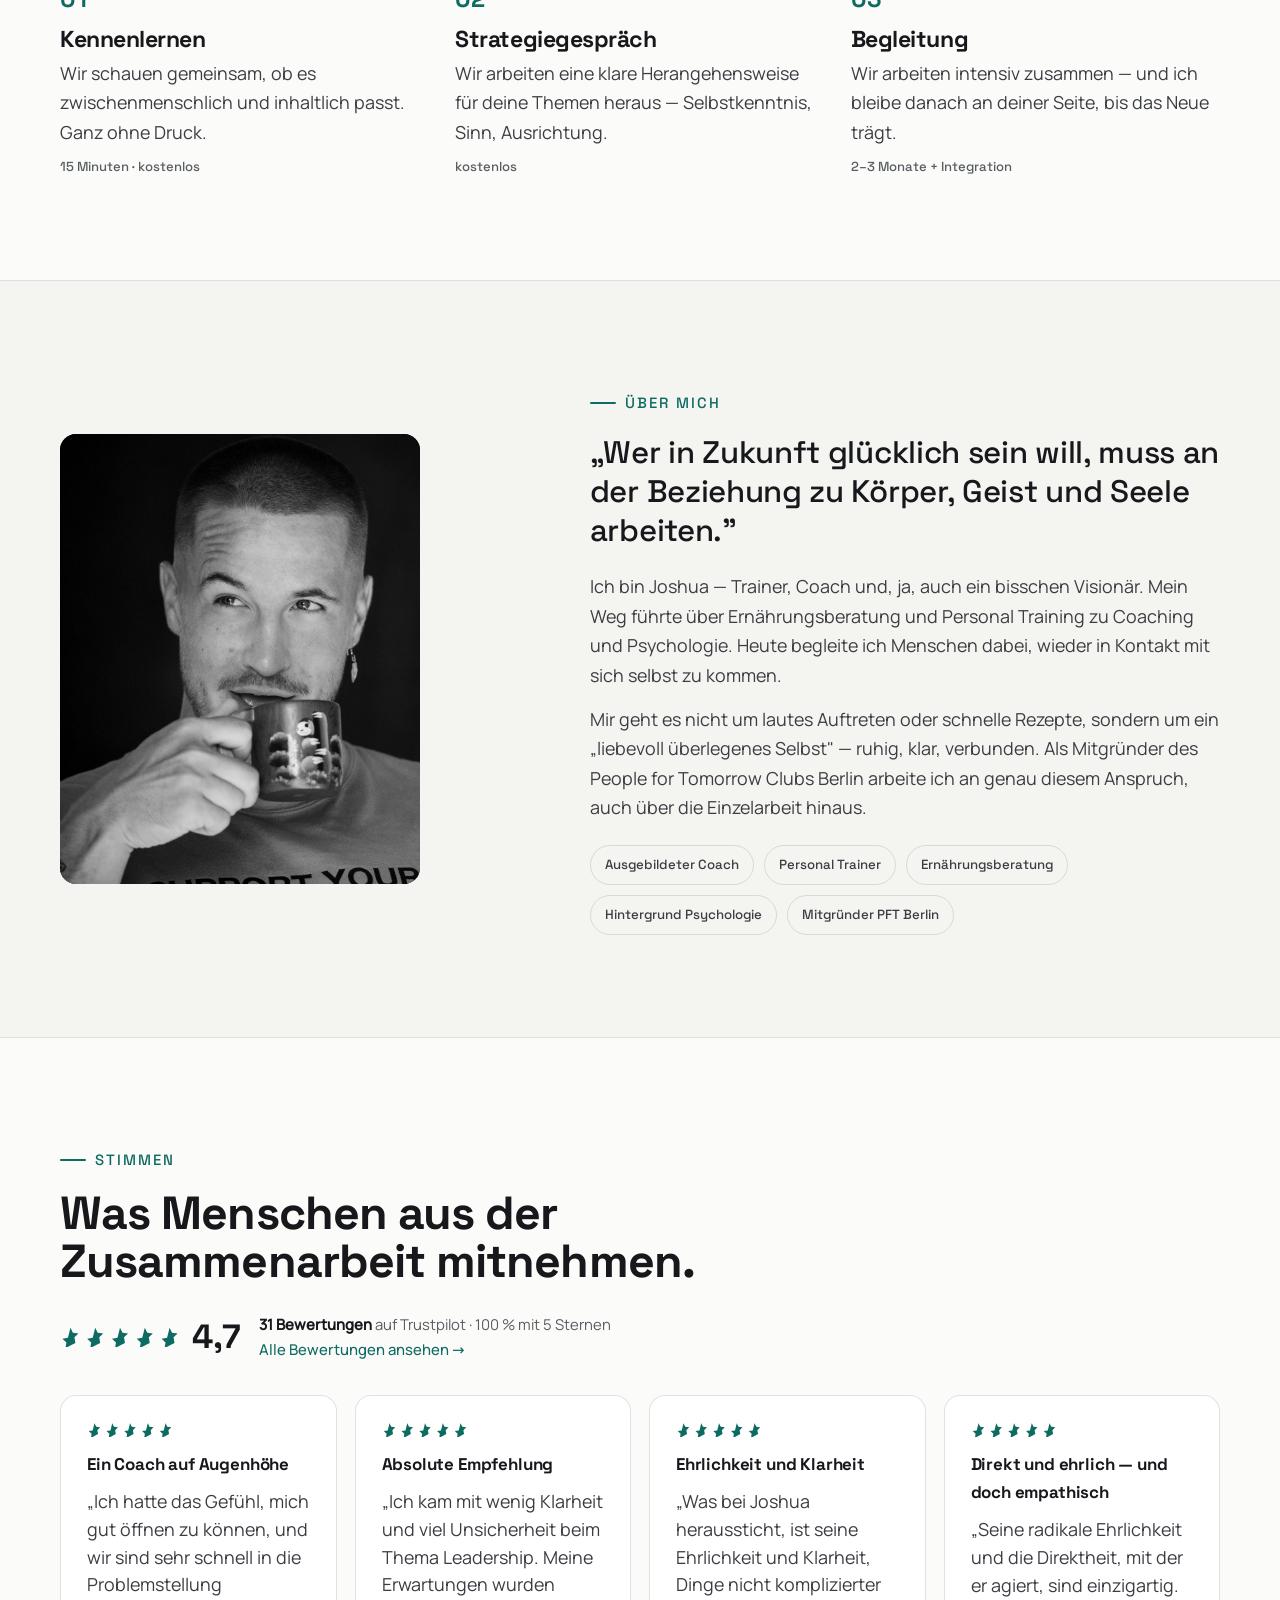
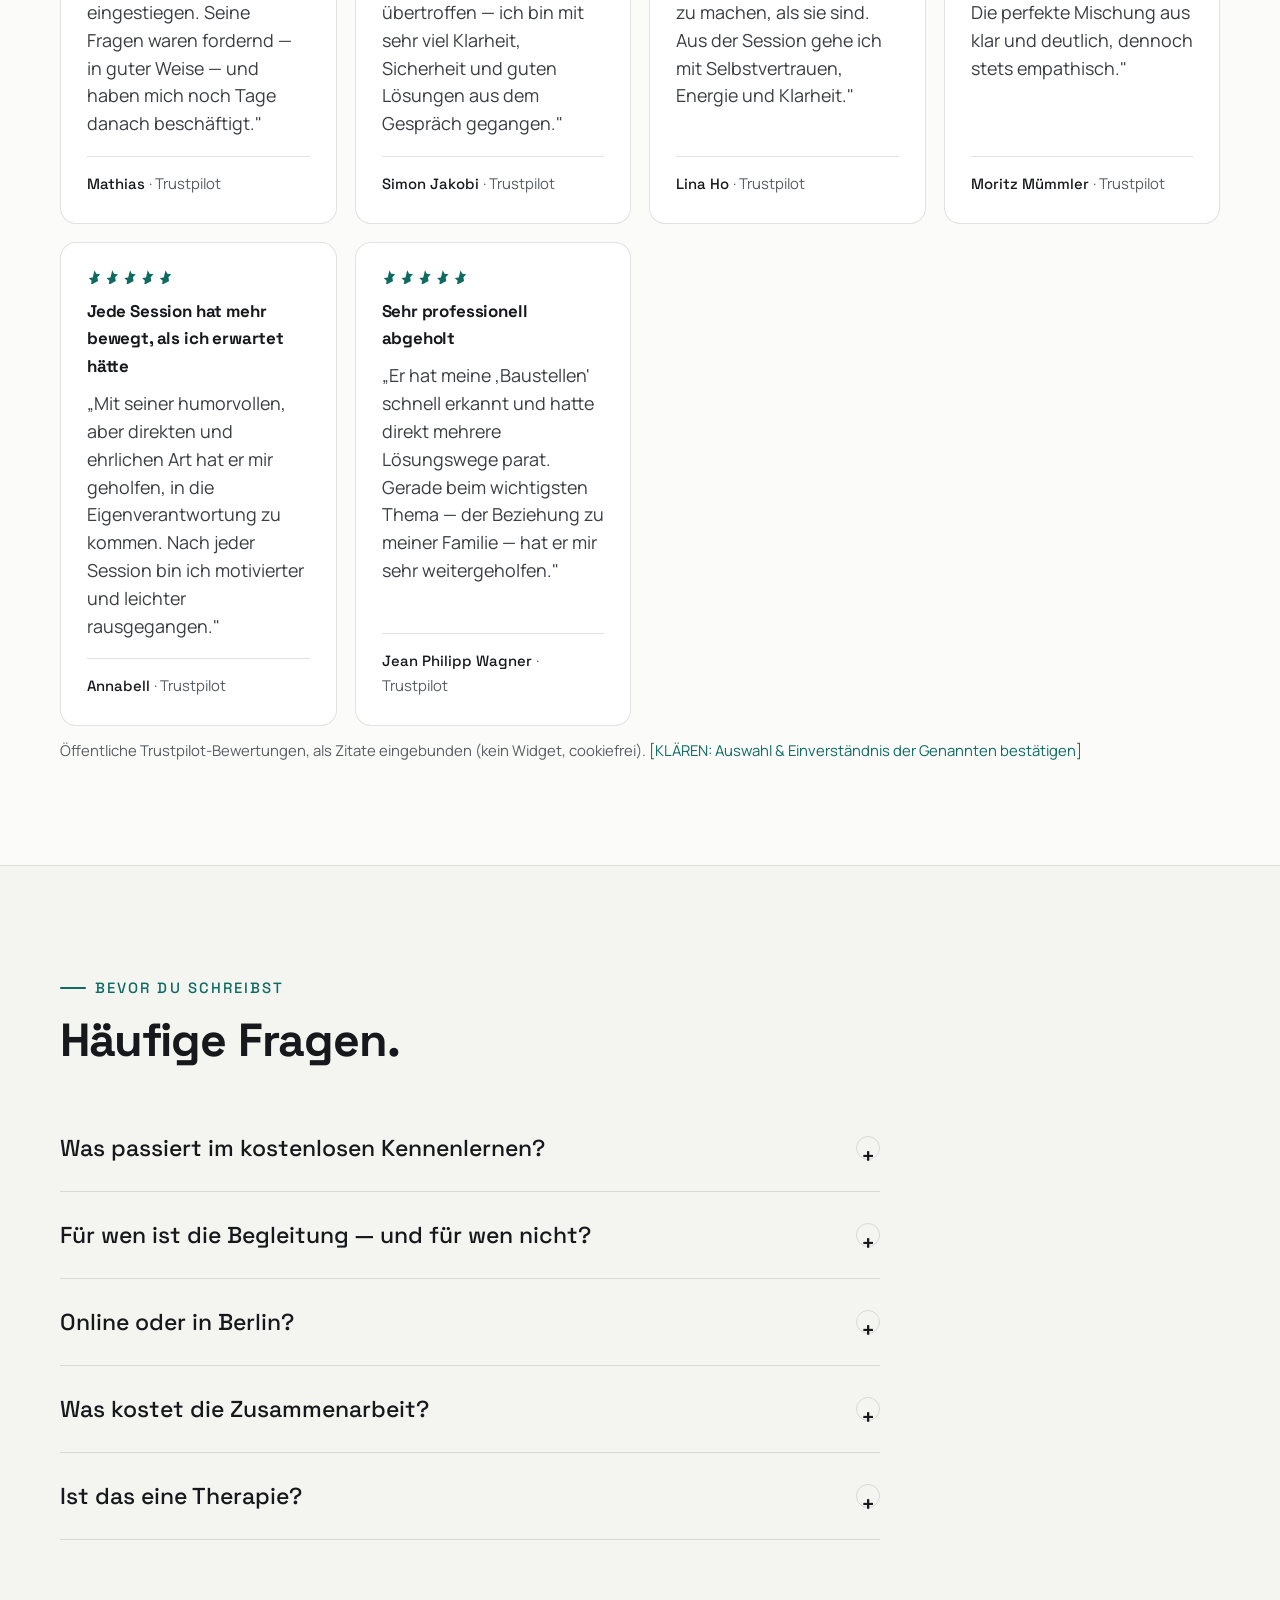
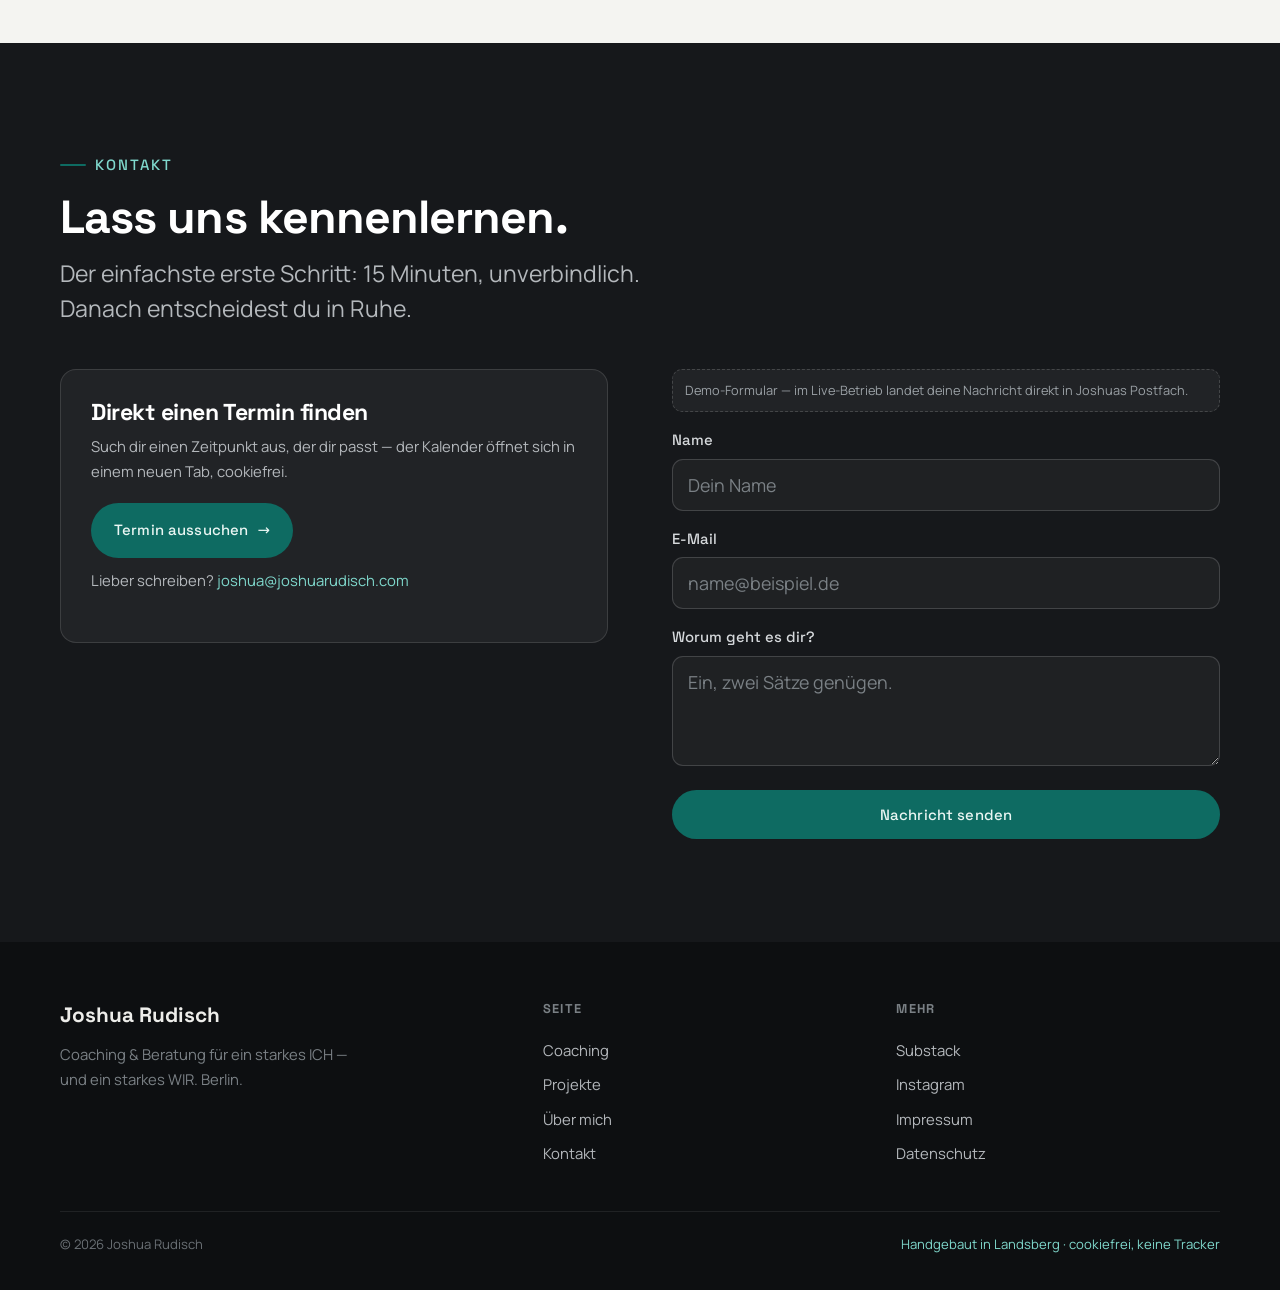
==== commit 37811872: "Echte Trustpilot-Testimonials + JR-Logo + Favicon/OG Co-Authored-By: Claude Opus 4.8 <noreply@anthro" ====
--- a/index.html
+++ b/index.html
@@ -18,7 +18,7 @@
 <meta property="og:image:width" content="1200">
 <meta property="og:image:height" content="630">
 <meta name="theme-color" content="#F4F4F1">
-<link rel="icon" href="data:image/svg+xml,%3Csvg xmlns='http://www.w3.org/2000/svg' viewBox='0 0 48 48'%3E%3Crect width='48' height='48' rx='11' fill='%230E6B62'/%3E%3Ctext x='24' y='34' font-family='Space Grotesk,Arial' font-size='27' font-weight='700' fill='%23F4F4F1' text-anchor='middle'%3EJ%3C/text%3E%3C/svg%3E">
+<link rel="icon" href="assets/logo.svg">
 <link rel="preload" as="font" type="font/woff2" href="assets/fonts/space-grotesk-700.woff2" crossorigin>
 <link rel="preload" as="font" type="font/woff2" href="assets/fonts/manrope-400.woff2" crossorigin>
 <link rel="stylesheet" href="assets/fonts.css">
@@ -174,10 +174,43 @@
       <span class="eyebrow">Stimmen</span>
       <h2 style="margin-top:16px">Was Menschen aus der Zusammenarbeit mitnehmen.</h2>
     </div>
-    <div class="voices-empty reveal">
-      <div class="k">Hier kommen deine echten Stimmen hin.</div>
-      <p>Platz für 3–5 echte Bewertungen mit Namen — oder eine dezente Trustpilot-Anbindung, cookiefrei gelöst. <span style="color:var(--petrol)">[KLÄREN: Testimonials / Trustpilot-Profil]</span></p>
-    </div>
+    <div class="tp-head reveal">
+      <div class="tp-score"><svg class="tp-stars" width="120" height="21" viewBox="0 0 92 16" fill="currentColor" aria-label="4,7 von 5 Sternen"><path d="M8 1.2l1.9 3.85 4.25.62-3.07 3 .72 4.23L8 14.9l-3.8 2 .72-4.23-3.07-3 4.25-.62z"/><path transform="translate(19)" d="M8 1.2l1.9 3.85 4.25.62-3.07 3 .72 4.23L8 14.9l-3.8 2 .72-4.23-3.07-3 4.25-.62z"/><path transform="translate(38)" d="M8 1.2l1.9 3.85 4.25.62-3.07 3 .72 4.23L8 14.9l-3.8 2 .72-4.23-3.07-3 4.25-.62z"/><path transform="translate(57)" d="M8 1.2l1.9 3.85 4.25.62-3.07 3 .72 4.23L8 14.9l-3.8 2 .72-4.23-3.07-3 4.25-.62z"/><path transform="translate(76)" d="M8 1.2l1.9 3.85 4.25.62-3.07 3 .72 4.23L8 14.9l-3.8 2 .72-4.23-3.07-3 4.25-.62z"/></svg> 4,7</div>
+      <div class="tp-meta"><b style="color:var(--ink)">31 Bewertungen</b> auf Trustpilot · 100 % mit 5 Sternen<br><a href="https://de.trustpilot.com/review/joshuarudisch.com" target="_blank" rel="noopener noreferrer">Alle Bewertungen ansehen →</a></div>
+    </div>
+    <div class="tgrid">
+      <article class="tcard reveal"><svg class="stars" width="86" height="15" viewBox="0 0 92 16" fill="currentColor" aria-label="5 von 5"><path d="M8 1.2l1.9 3.85 4.25.62-3.07 3 .72 4.23L8 14.9l-3.8 2 .72-4.23-3.07-3 4.25-.62z"/><path transform="translate(19)" d="M8 1.2l1.9 3.85 4.25.62-3.07 3 .72 4.23L8 14.9l-3.8 2 .72-4.23-3.07-3 4.25-.62z"/><path transform="translate(38)" d="M8 1.2l1.9 3.85 4.25.62-3.07 3 .72 4.23L8 14.9l-3.8 2 .72-4.23-3.07-3 4.25-.62z"/><path transform="translate(57)" d="M8 1.2l1.9 3.85 4.25.62-3.07 3 .72 4.23L8 14.9l-3.8 2 .72-4.23-3.07-3 4.25-.62z"/><path transform="translate(76)" d="M8 1.2l1.9 3.85 4.25.62-3.07 3 .72 4.23L8 14.9l-3.8 2 .72-4.23-3.07-3 4.25-.62z"/></svg>
+        <div class="tt">Ein Coach auf Augenhöhe</div>
+        <p class="tq">„Ich hatte das Gefühl, mich gut öffnen zu können, und wir sind sehr schnell in die Problemstellung eingestiegen. Seine Fragen waren fordernd — in guter Weise — und haben mich noch Tage danach beschäftigt."</p>
+        <div class="ta">Mathias <span>· Trustpilot</span></div>
+      </article>
+      <article class="tcard reveal"><svg class="stars" width="86" height="15" viewBox="0 0 92 16" fill="currentColor" aria-label="5 von 5"><path d="M8 1.2l1.9 3.85 4.25.62-3.07 3 .72 4.23L8 14.9l-3.8 2 .72-4.23-3.07-3 4.25-.62z"/><path transform="translate(19)" d="M8 1.2l1.9 3.85 4.25.62-3.07 3 .72 4.23L8 14.9l-3.8 2 .72-4.23-3.07-3 4.25-.62z"/><path transform="translate(38)" d="M8 1.2l1.9 3.85 4.25.62-3.07 3 .72 4.23L8 14.9l-3.8 2 .72-4.23-3.07-3 4.25-.62z"/><path transform="translate(57)" d="M8 1.2l1.9 3.85 4.25.62-3.07 3 .72 4.23L8 14.9l-3.8 2 .72-4.23-3.07-3 4.25-.62z"/><path transform="translate(76)" d="M8 1.2l1.9 3.85 4.25.62-3.07 3 .72 4.23L8 14.9l-3.8 2 .72-4.23-3.07-3 4.25-.62z"/></svg>
+        <div class="tt">Absolute Empfehlung</div>
+        <p class="tq">„Ich kam mit wenig Klarheit und viel Unsicherheit beim Thema Leadership. Meine Erwartungen wurden übertroffen — ich bin mit sehr viel Klarheit, Sicherheit und guten Lösungen aus dem Gespräch gegangen."</p>
+        <div class="ta">Simon Jakobi <span>· Trustpilot</span></div>
+      </article>
+      <article class="tcard reveal"><svg class="stars" width="86" height="15" viewBox="0 0 92 16" fill="currentColor" aria-label="5 von 5"><path d="M8 1.2l1.9 3.85 4.25.62-3.07 3 .72 4.23L8 14.9l-3.8 2 .72-4.23-3.07-3 4.25-.62z"/><path transform="translate(19)" d="M8 1.2l1.9 3.85 4.25.62-3.07 3 .72 4.23L8 14.9l-3.8 2 .72-4.23-3.07-3 4.25-.62z"/><path transform="translate(38)" d="M8 1.2l1.9 3.85 4.25.62-3.07 3 .72 4.23L8 14.9l-3.8 2 .72-4.23-3.07-3 4.25-.62z"/><path transform="translate(57)" d="M8 1.2l1.9 3.85 4.25.62-3.07 3 .72 4.23L8 14.9l-3.8 2 .72-4.23-3.07-3 4.25-.62z"/><path transform="translate(76)" d="M8 1.2l1.9 3.85 4.25.62-3.07 3 .72 4.23L8 14.9l-3.8 2 .72-4.23-3.07-3 4.25-.62z"/></svg>
+        <div class="tt">Ehrlichkeit und Klarheit</div>
+        <p class="tq">„Was bei Joshua heraussticht, ist seine Ehrlichkeit und Klarheit, Dinge nicht komplizierter zu machen, als sie sind. Aus der Session gehe ich mit Selbstvertrauen, Energie und Klarheit."</p>
+        <div class="ta">Lina Ho <span>· Trustpilot</span></div>
+      </article>
+      <article class="tcard reveal"><svg class="stars" width="86" height="15" viewBox="0 0 92 16" fill="currentColor" aria-label="5 von 5"><path d="M8 1.2l1.9 3.85 4.25.62-3.07 3 .72 4.23L8 14.9l-3.8 2 .72-4.23-3.07-3 4.25-.62z"/><path transform="translate(19)" d="M8 1.2l1.9 3.85 4.25.62-3.07 3 .72 4.23L8 14.9l-3.8 2 .72-4.23-3.07-3 4.25-.62z"/><path transform="translate(38)" d="M8 1.2l1.9 3.85 4.25.62-3.07 3 .72 4.23L8 14.9l-3.8 2 .72-4.23-3.07-3 4.25-.62z"/><path transform="translate(57)" d="M8 1.2l1.9 3.85 4.25.62-3.07 3 .72 4.23L8 14.9l-3.8 2 .72-4.23-3.07-3 4.25-.62z"/><path transform="translate(76)" d="M8 1.2l1.9 3.85 4.25.62-3.07 3 .72 4.23L8 14.9l-3.8 2 .72-4.23-3.07-3 4.25-.62z"/></svg>
+        <div class="tt">Direkt und ehrlich — und doch empathisch</div>
+        <p class="tq">„Seine radikale Ehrlichkeit und die Direktheit, mit der er agiert, sind einzigartig. Die perfekte Mischung aus klar und deutlich, dennoch stets empathisch."</p>
+        <div class="ta">Moritz Mümmler <span>· Trustpilot</span></div>
+      </article>
+      <article class="tcard reveal"><svg class="stars" width="86" height="15" viewBox="0 0 92 16" fill="currentColor" aria-label="5 von 5"><path d="M8 1.2l1.9 3.85 4.25.62-3.07 3 .72 4.23L8 14.9l-3.8 2 .72-4.23-3.07-3 4.25-.62z"/><path transform="translate(19)" d="M8 1.2l1.9 3.85 4.25.62-3.07 3 .72 4.23L8 14.9l-3.8 2 .72-4.23-3.07-3 4.25-.62z"/><path transform="translate(38)" d="M8 1.2l1.9 3.85 4.25.62-3.07 3 .72 4.23L8 14.9l-3.8 2 .72-4.23-3.07-3 4.25-.62z"/><path transform="translate(57)" d="M8 1.2l1.9 3.85 4.25.62-3.07 3 .72 4.23L8 14.9l-3.8 2 .72-4.23-3.07-3 4.25-.62z"/><path transform="translate(76)" d="M8 1.2l1.9 3.85 4.25.62-3.07 3 .72 4.23L8 14.9l-3.8 2 .72-4.23-3.07-3 4.25-.62z"/></svg>
+        <div class="tt">Jede Session hat mehr bewegt, als ich erwartet hätte</div>
+        <p class="tq">„Mit seiner humorvollen, aber direkten und ehrlichen Art hat er mir geholfen, in die Eigenverantwortung zu kommen. Nach jeder Session bin ich motivierter und leichter rausgegangen."</p>
+        <div class="ta">Annabell <span>· Trustpilot</span></div>
+      </article>
+      <article class="tcard reveal"><svg class="stars" width="86" height="15" viewBox="0 0 92 16" fill="currentColor" aria-label="5 von 5"><path d="M8 1.2l1.9 3.85 4.25.62-3.07 3 .72 4.23L8 14.9l-3.8 2 .72-4.23-3.07-3 4.25-.62z"/><path transform="translate(19)" d="M8 1.2l1.9 3.85 4.25.62-3.07 3 .72 4.23L8 14.9l-3.8 2 .72-4.23-3.07-3 4.25-.62z"/><path transform="translate(38)" d="M8 1.2l1.9 3.85 4.25.62-3.07 3 .72 4.23L8 14.9l-3.8 2 .72-4.23-3.07-3 4.25-.62z"/><path transform="translate(57)" d="M8 1.2l1.9 3.85 4.25.62-3.07 3 .72 4.23L8 14.9l-3.8 2 .72-4.23-3.07-3 4.25-.62z"/><path transform="translate(76)" d="M8 1.2l1.9 3.85 4.25.62-3.07 3 .72 4.23L8 14.9l-3.8 2 .72-4.23-3.07-3 4.25-.62z"/></svg>
+        <div class="tt">Sehr professionell abgeholt</div>
+        <p class="tq">„Er hat meine ‚Baustellen' schnell erkannt und hatte direkt mehrere Lösungswege parat. Gerade beim wichtigsten Thema — der Beziehung zu meiner Familie — hat er mir sehr weitergeholfen."</p>
+        <div class="ta">Jean Philipp Wagner <span>· Trustpilot</span></div>
+      </article>
+    </div>
+    <p class="lead-note reveal">Öffentliche Trustpilot-Bewertungen, als Zitate eingebunden (kein Widget, cookiefrei). <span style="color:var(--petrol)">[KLÄREN: Auswahl &amp; Einverständnis der Genannten bestätigen]</span></p>
   </div>
 </section>
 
--- a/assets/site.css
+++ b/assets/site.css
@@ -40,7 +40,7 @@
 .nav.scrolled{background:rgba(244,244,241,.82);backdrop-filter:blur(12px);box-shadow:0 1px 0 var(--line)}
 .nav-in{display:flex;align-items:center;justify-content:space-between;padding:16px 0}
 .brand{font-family:var(--display);font-weight:700;font-size:1.15rem;letter-spacing:-.02em;display:flex;align-items:center;gap:10px}
-.brand .dot{width:30px;height:30px;border-radius:8px;background:var(--petrol);color:#EAF6F3;display:grid;place-items:center;font-size:.95rem}
+.brand .dot{width:32px;height:32px;flex:none;background:url("logo.svg") center/contain no-repeat;color:transparent;font-size:0;display:inline-block}
 .nav-links{display:flex;align-items:center;gap:30px}
 .nav-links a:not(.btn){font-size:var(--step--1);font-weight:500;color:var(--ink-soft);position:relative;padding:4px 0}
 .nav-links a:not(.btn)::after{content:"";position:absolute;left:0;bottom:-2px;width:0;height:2px;background:var(--petrol);transition:width .25s var(--ease)}
@@ -119,6 +119,18 @@
 .voices-empty{margin-top:32px;border:1.5px dashed var(--line);border-radius:var(--radius);padding:40px;text-align:center;background:var(--surface)}
 .voices-empty .k{font-family:var(--display);font-weight:700;font-size:var(--step-1);color:var(--ink)}
 .voices-empty p{color:var(--muted);margin-top:8px;max-width:52ch;margin-inline:auto}
+.tp-head{display:flex;align-items:center;gap:18px;flex-wrap:wrap;margin-top:26px}
+.tp-score{font-family:var(--display);font-weight:700;font-size:2.1rem;color:var(--ink);line-height:1;display:flex;align-items:center;gap:12px}
+.tp-stars{color:var(--petrol)}
+.tp-meta{font-size:var(--step--1);color:var(--muted)}
+.tp-meta a{color:var(--petrol);font-weight:500}
+.tgrid{display:grid;grid-template-columns:repeat(auto-fit,minmax(275px,1fr));gap:18px;margin-top:34px}
+.tcard{background:var(--surface);border:1px solid var(--line);border-radius:var(--radius);padding:26px;display:flex;flex-direction:column}
+.tcard .stars{color:var(--petrol);margin-bottom:14px}
+.tcard .tt{font-family:var(--display);font-weight:700;font-size:1.06rem;color:var(--ink);margin-bottom:9px;letter-spacing:-.01em}
+.tcard .tq{color:var(--ink-soft);font-size:var(--step-0);flex:1;line-height:1.55}
+.tcard .ta{margin-top:18px;padding-top:14px;border-top:1px solid var(--line);font-family:var(--display);font-weight:500;font-size:var(--step--1);color:var(--ink)}
+.tcard .ta span{color:var(--muted);font-family:var(--sans);font-weight:400}
 
 .faq{max-width:820px;margin-top:40px}
 .faq details{border-bottom:1px solid var(--line);padding:6px 0}
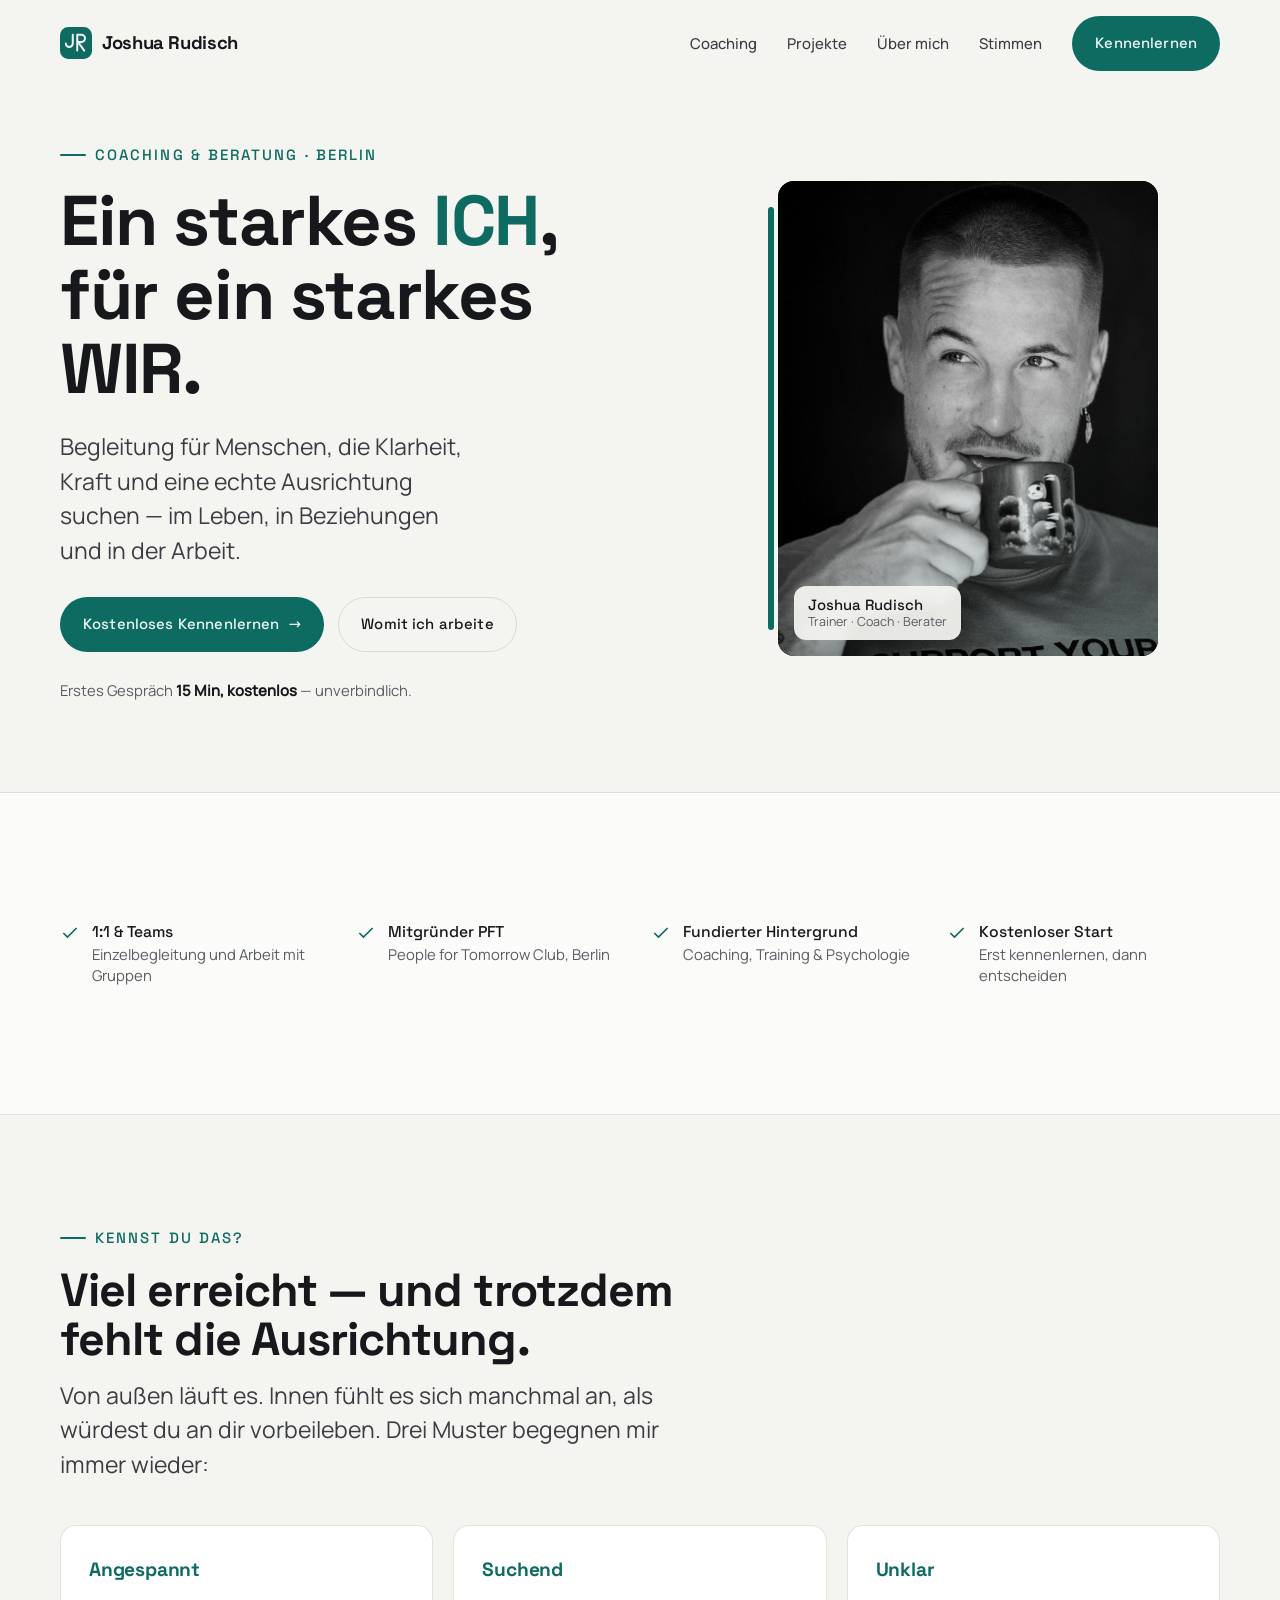
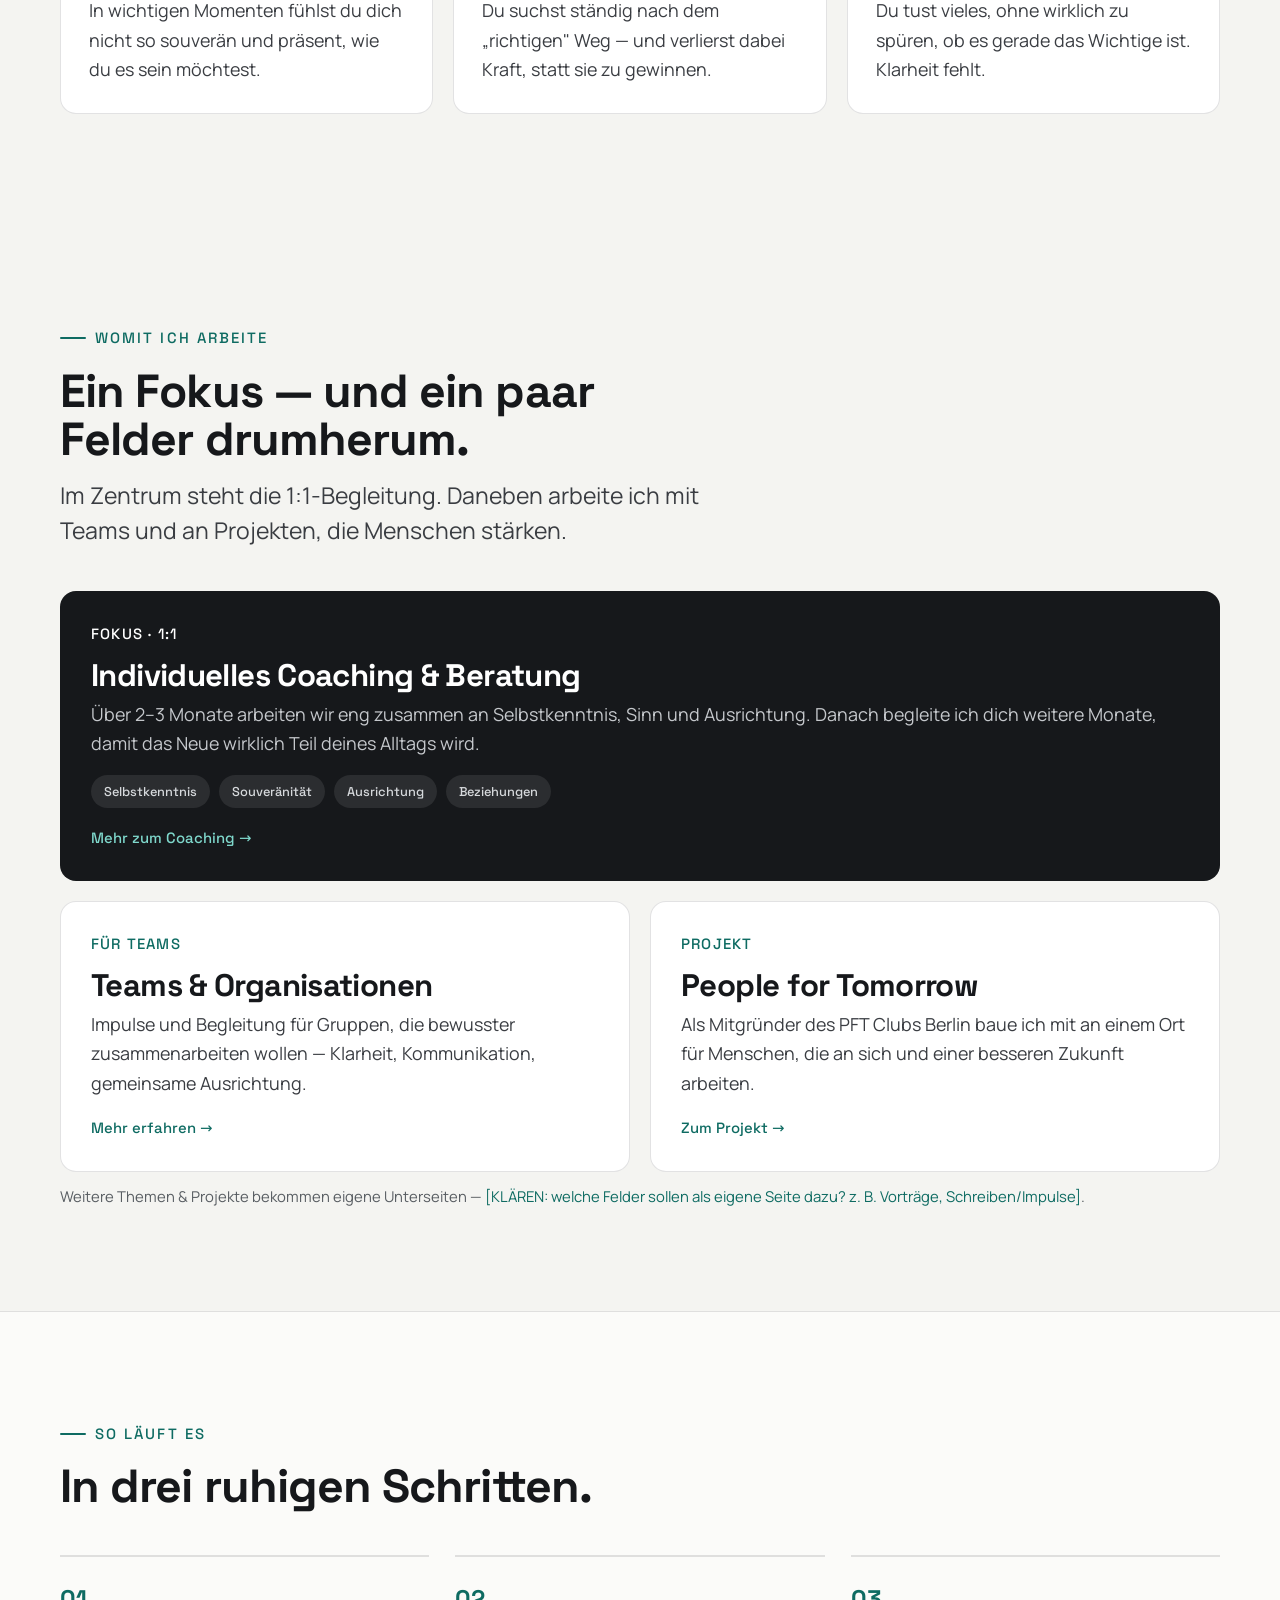
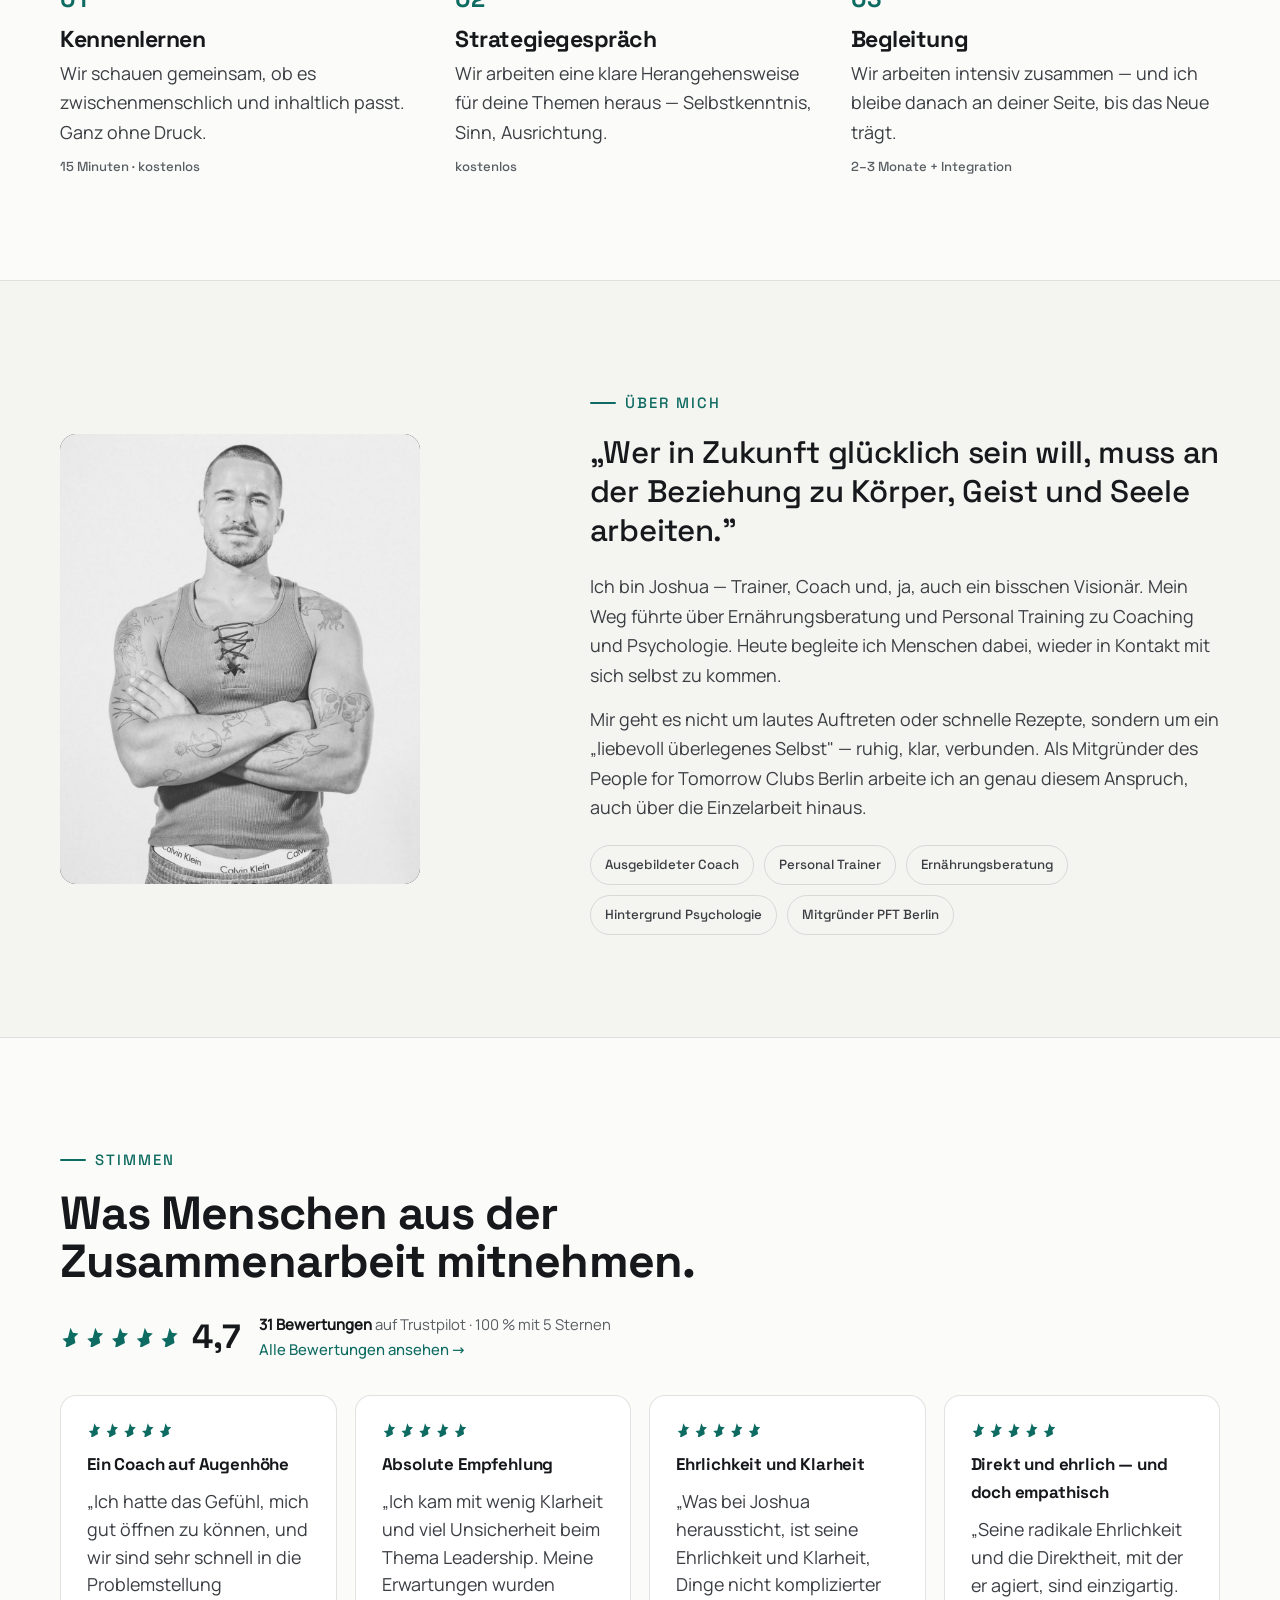
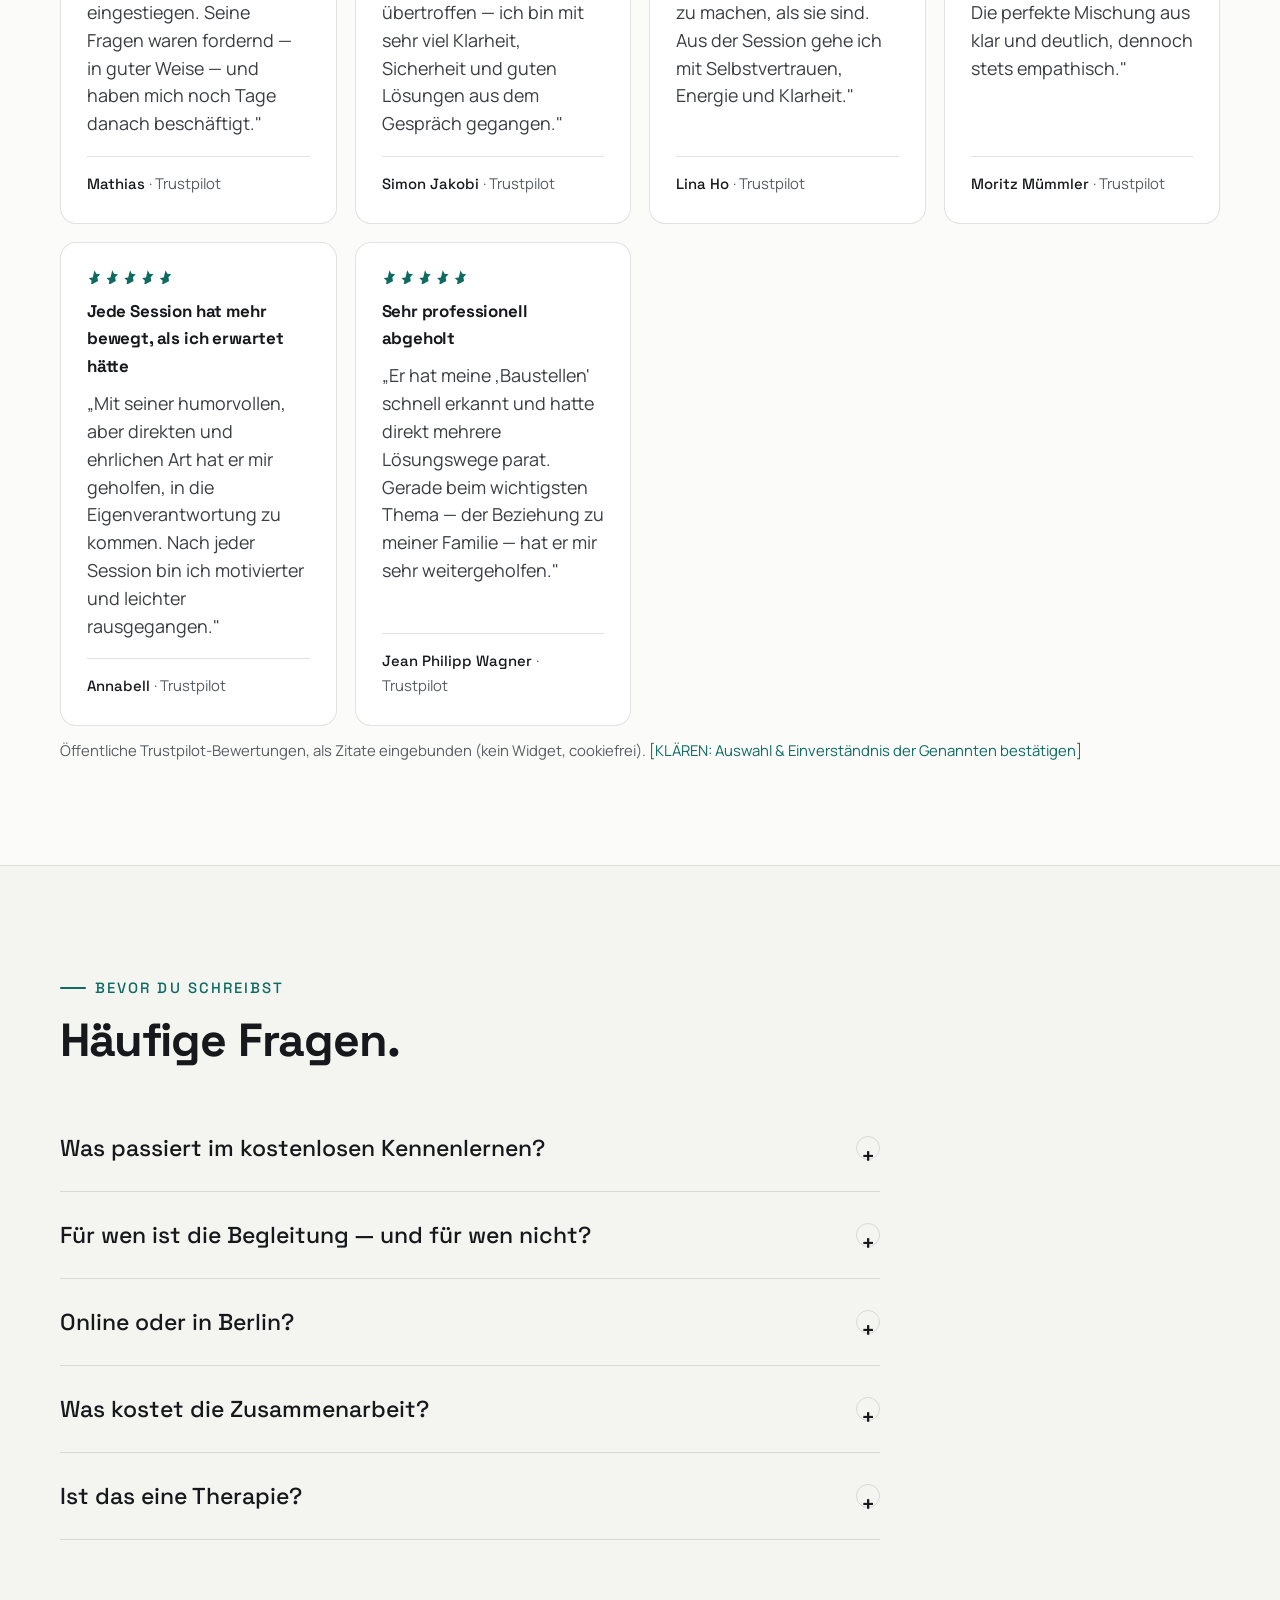
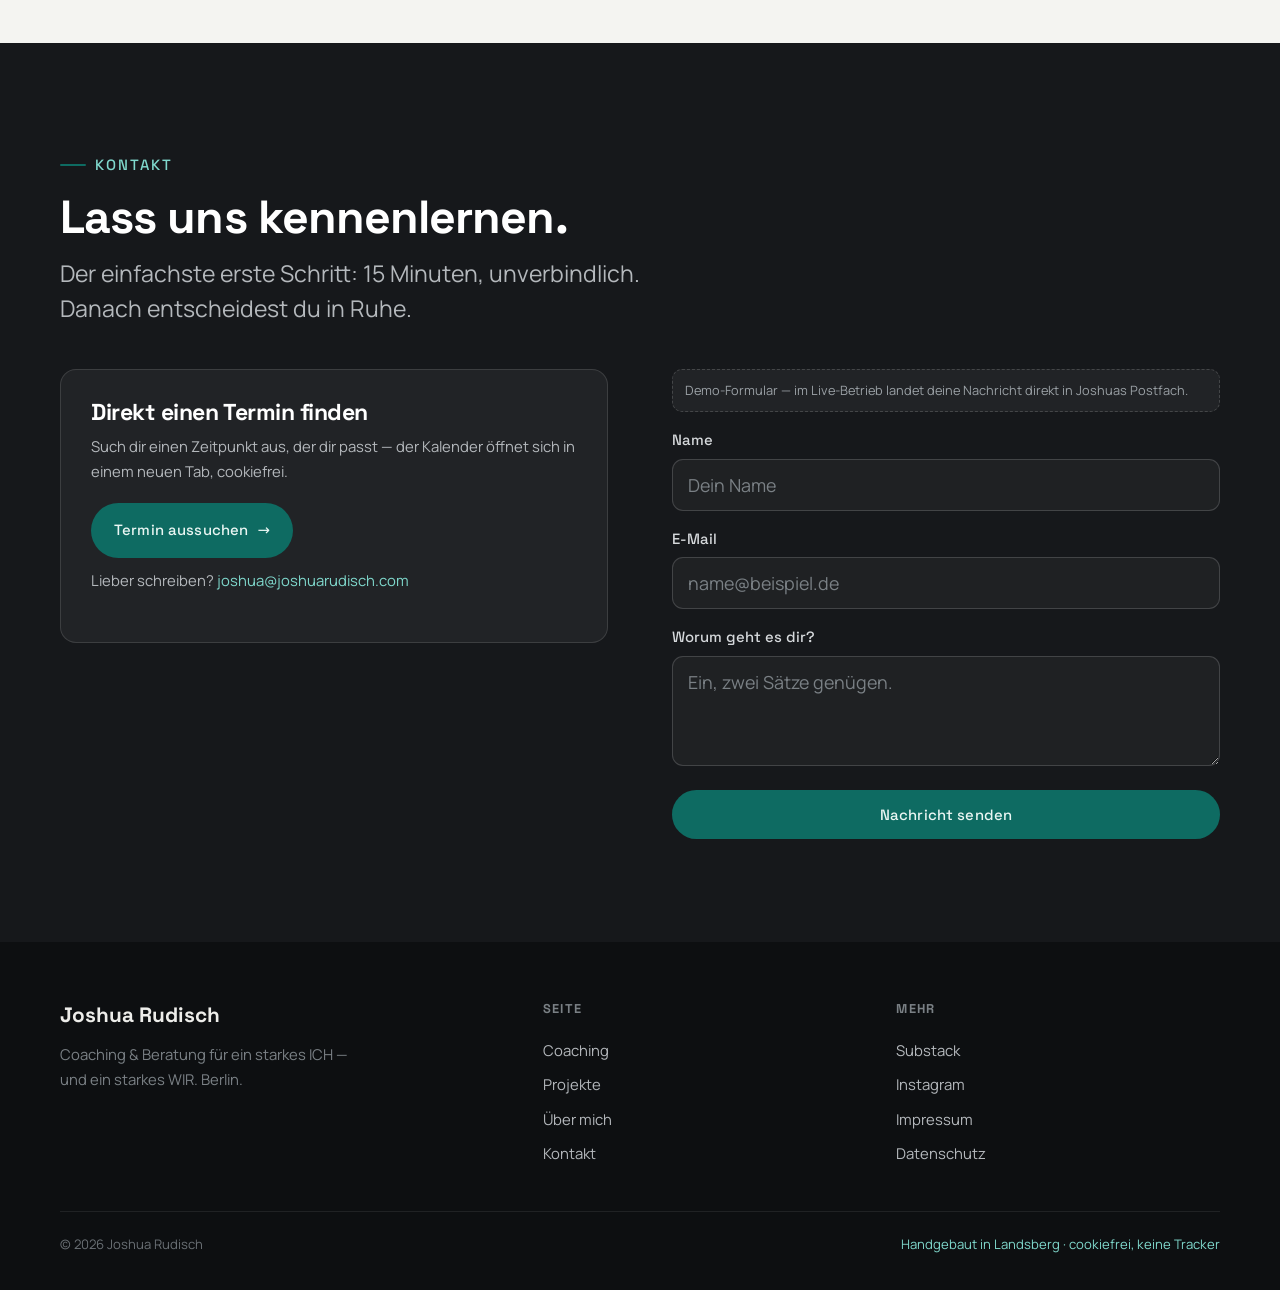
==== commit 139bf600: "Echte Fotos eingesetzt: Ueber-mich, Coaching, PFT + Schreiben (S/W) Co-Authored-By: Claude Opus 4.8 " ====
--- a/index.html
+++ b/index.html
@@ -150,7 +150,7 @@
 <section id="ueber">
   <div class="wrap about">
     <div class="about-figure reveal">
-      <img src="assets/joshua-hero-1000.jpg" width="1000" height="1250" alt="Joshua Rudisch im Porträt" loading="lazy" decoding="async">
+      <img src="assets/about-portrait.jpg" width="1000" height="1250" alt="Joshua Rudisch, Coach aus Berlin" loading="lazy" decoding="async">
     </div>
     <div class="reveal">
       <span class="eyebrow">Über mich</span>
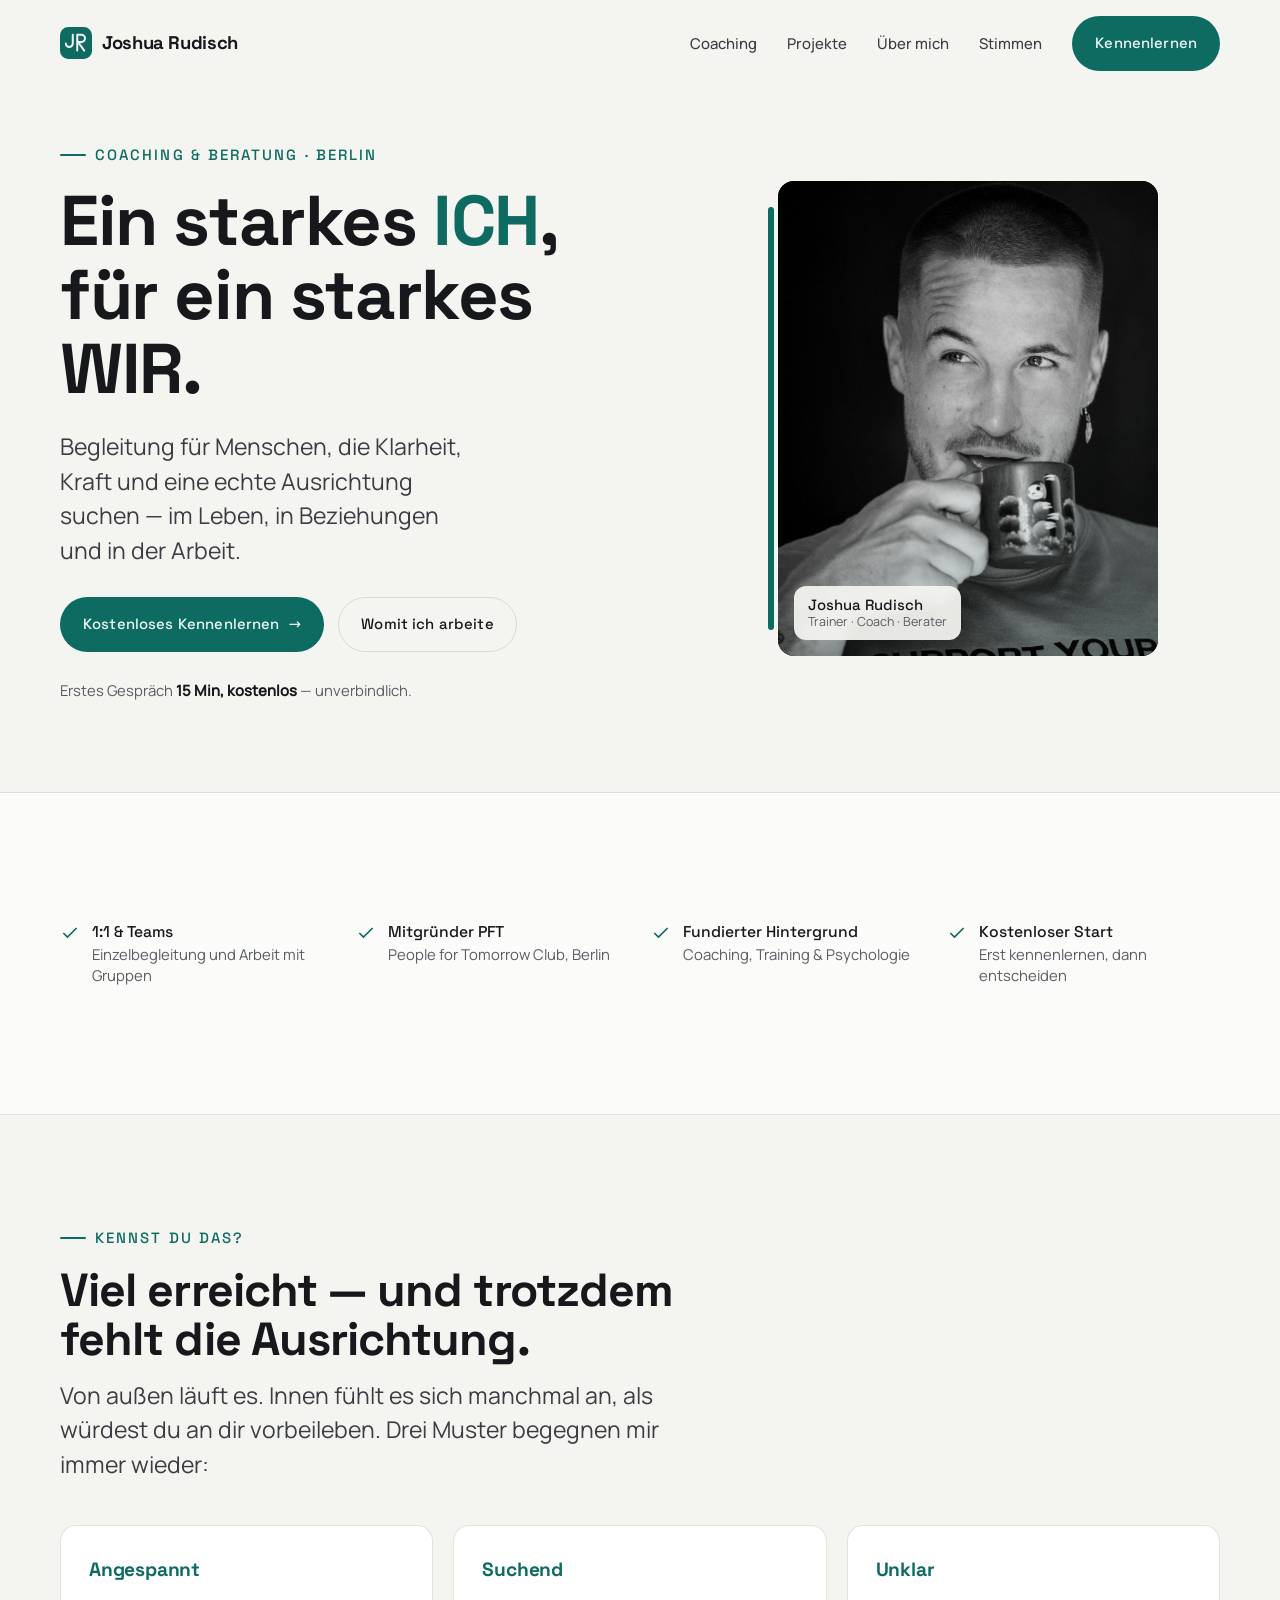
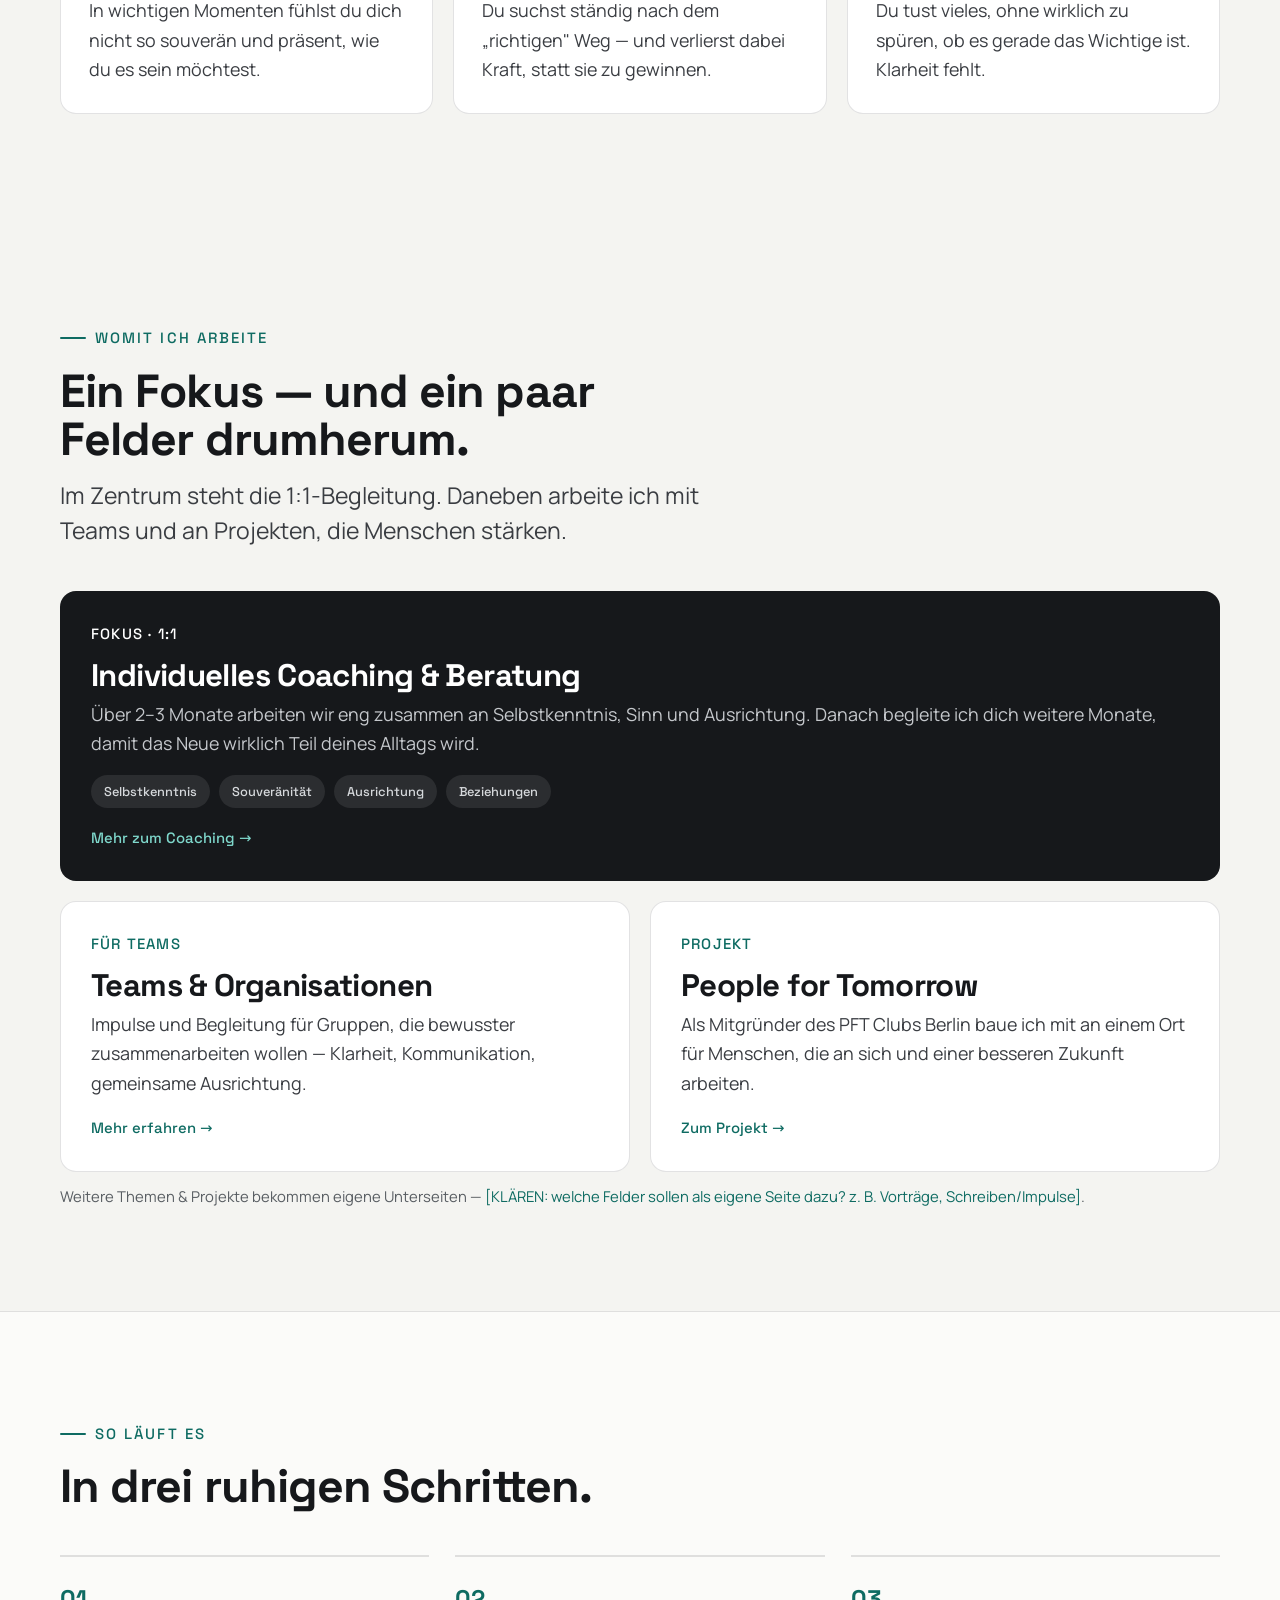
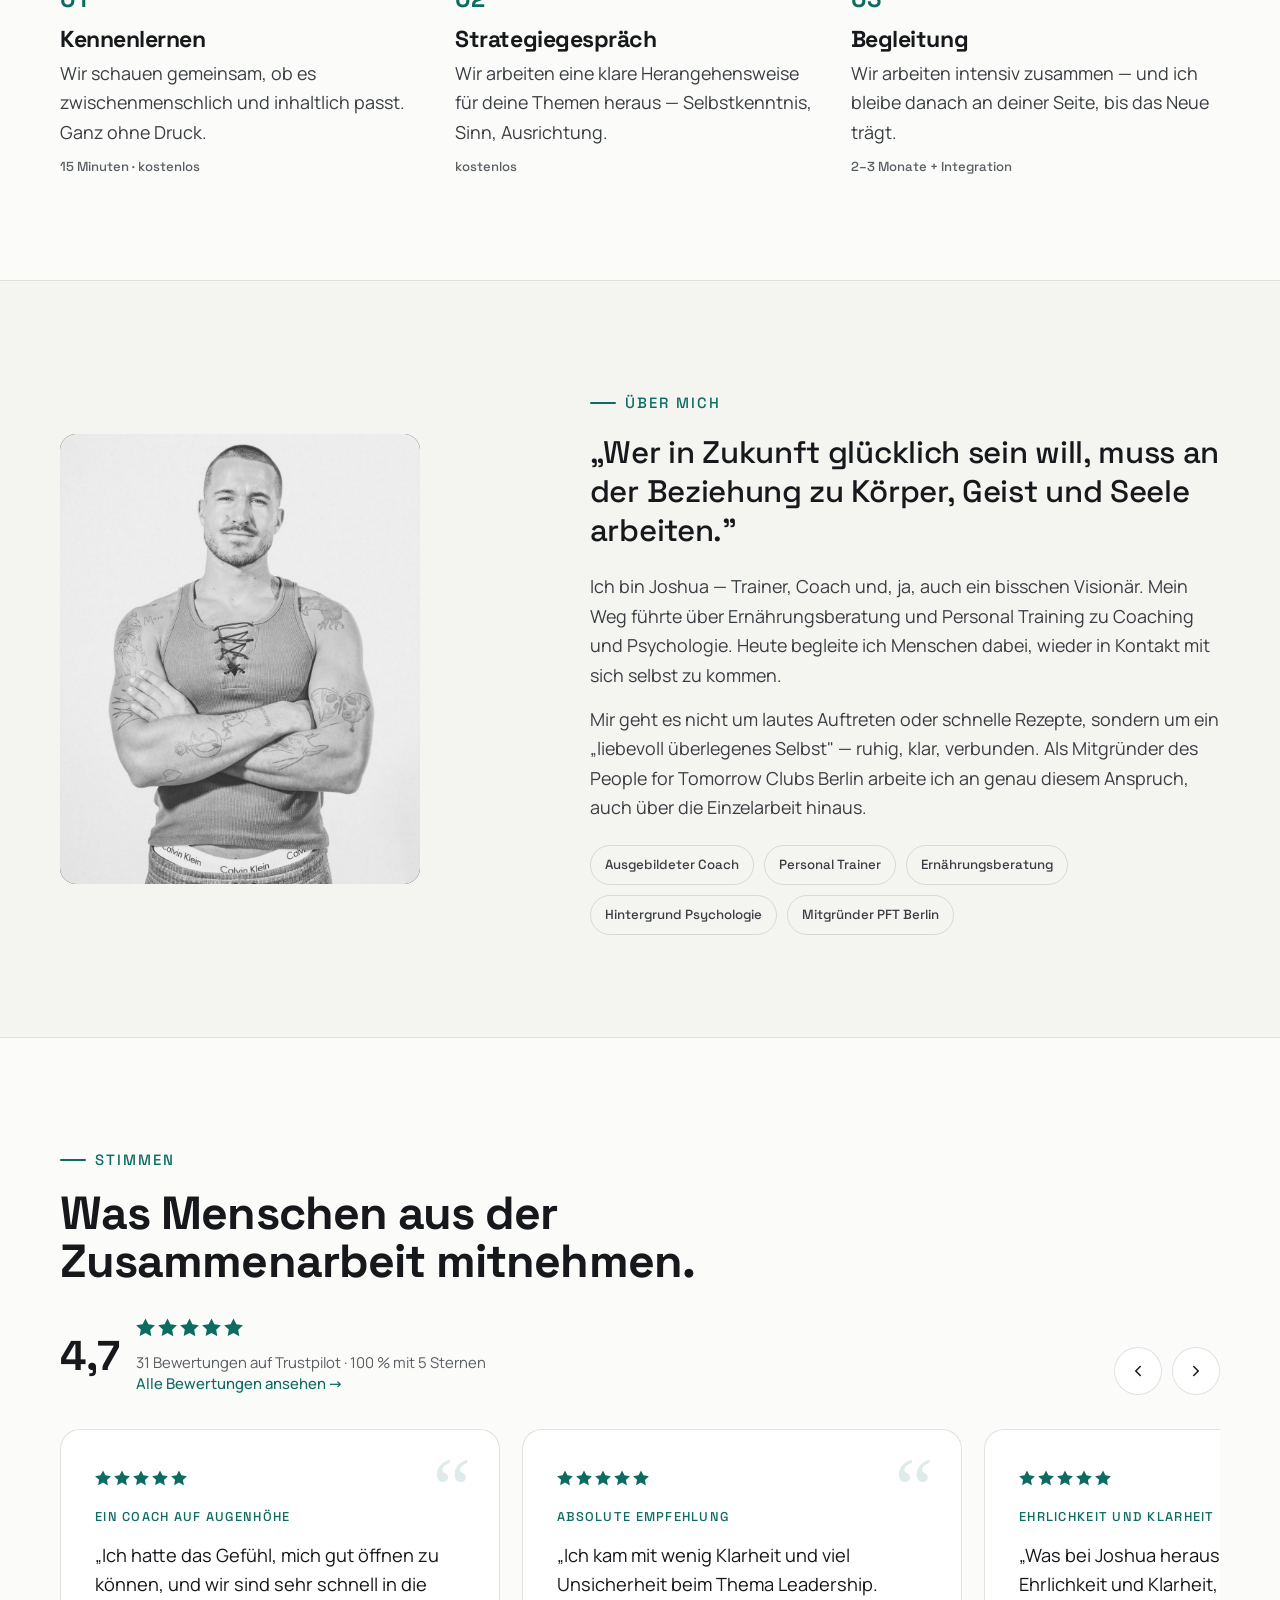
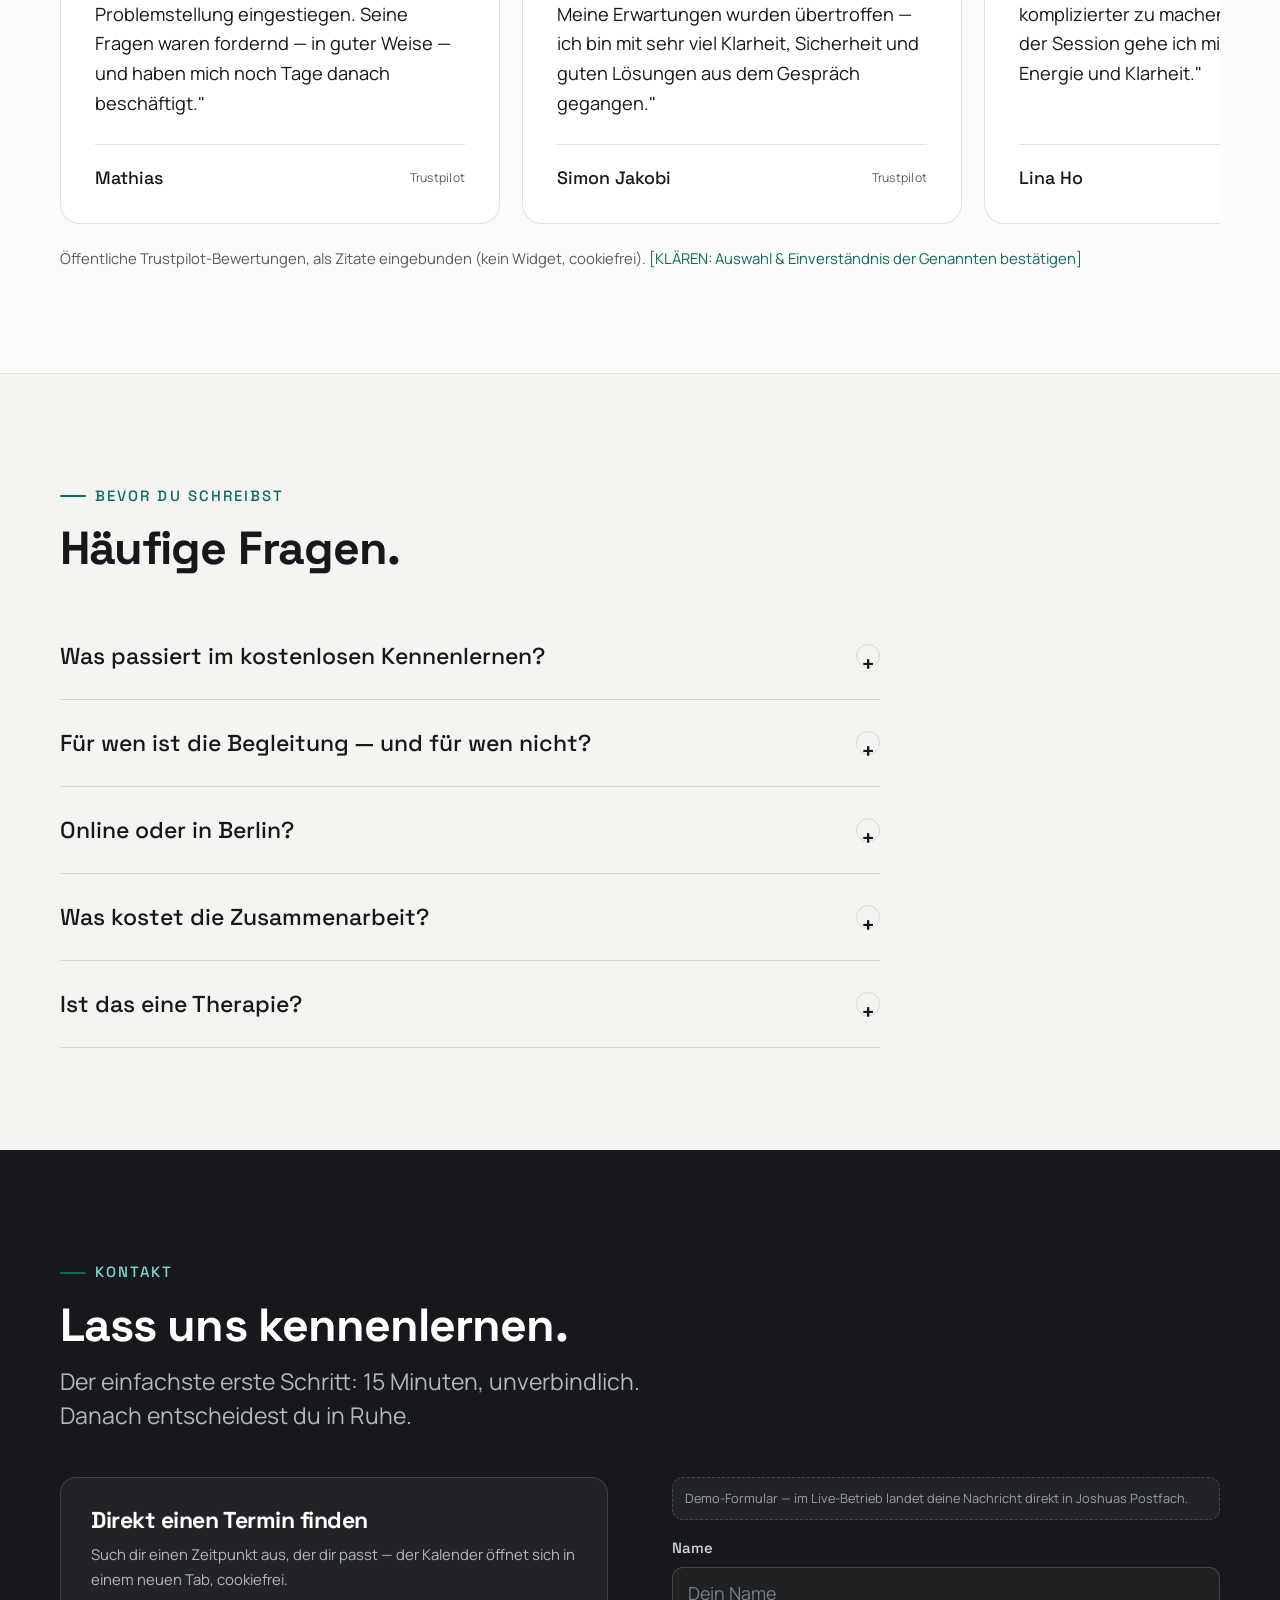
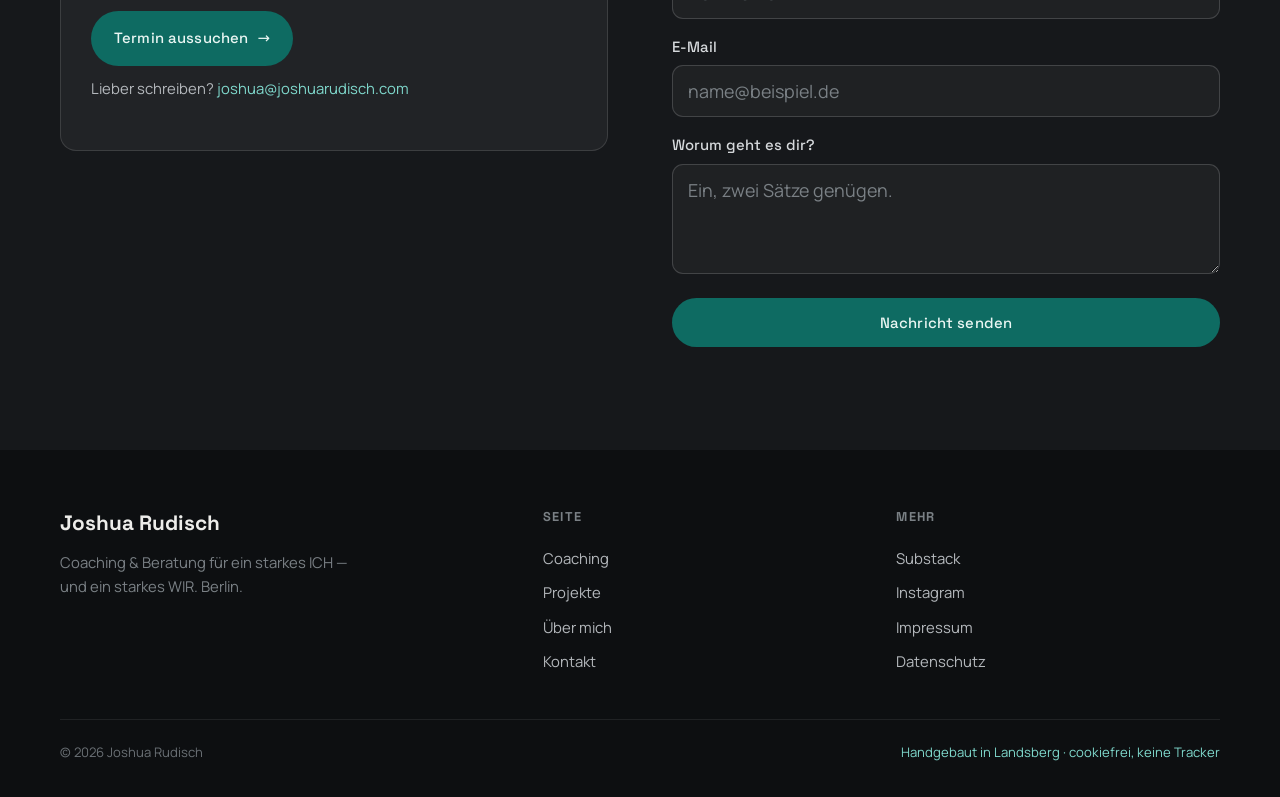
==== commit 5bd85581: "Testimonials als edler Slider + crispe Sterne Co-Authored-By: Claude Opus 4.8 <noreply@anthropic.com" ====
--- a/index.html
+++ b/index.html
@@ -174,40 +174,50 @@
       <span class="eyebrow">Stimmen</span>
       <h2 style="margin-top:16px">Was Menschen aus der Zusammenarbeit mitnehmen.</h2>
     </div>
+    <svg width="0" height="0" style="position:absolute" aria-hidden="true"><symbol id="tp-star" viewBox="0 0 24 24"><path d="M12 .587l3.668 7.431 8.2 1.192-5.934 5.784 1.401 8.169L12 18.896l-7.335 3.857 1.401-8.169L.132 9.21l8.2-1.192z"/></symbol></svg>
     <div class="tp-head reveal">
-      <div class="tp-score"><svg class="tp-stars" width="120" height="21" viewBox="0 0 92 16" fill="currentColor" aria-label="4,7 von 5 Sternen"><path d="M8 1.2l1.9 3.85 4.25.62-3.07 3 .72 4.23L8 14.9l-3.8 2 .72-4.23-3.07-3 4.25-.62z"/><path transform="translate(19)" d="M8 1.2l1.9 3.85 4.25.62-3.07 3 .72 4.23L8 14.9l-3.8 2 .72-4.23-3.07-3 4.25-.62z"/><path transform="translate(38)" d="M8 1.2l1.9 3.85 4.25.62-3.07 3 .72 4.23L8 14.9l-3.8 2 .72-4.23-3.07-3 4.25-.62z"/><path transform="translate(57)" d="M8 1.2l1.9 3.85 4.25.62-3.07 3 .72 4.23L8 14.9l-3.8 2 .72-4.23-3.07-3 4.25-.62z"/><path transform="translate(76)" d="M8 1.2l1.9 3.85 4.25.62-3.07 3 .72 4.23L8 14.9l-3.8 2 .72-4.23-3.07-3 4.25-.62z"/></svg> 4,7</div>
-      <div class="tp-meta"><b style="color:var(--ink)">31 Bewertungen</b> auf Trustpilot · 100 % mit 5 Sternen<br><a href="https://de.trustpilot.com/review/joshuarudisch.com" target="_blank" rel="noopener noreferrer">Alle Bewertungen ansehen →</a></div>
-    </div>
-    <div class="tgrid">
-      <article class="tcard reveal"><svg class="stars" width="86" height="15" viewBox="0 0 92 16" fill="currentColor" aria-label="5 von 5"><path d="M8 1.2l1.9 3.85 4.25.62-3.07 3 .72 4.23L8 14.9l-3.8 2 .72-4.23-3.07-3 4.25-.62z"/><path transform="translate(19)" d="M8 1.2l1.9 3.85 4.25.62-3.07 3 .72 4.23L8 14.9l-3.8 2 .72-4.23-3.07-3 4.25-.62z"/><path transform="translate(38)" d="M8 1.2l1.9 3.85 4.25.62-3.07 3 .72 4.23L8 14.9l-3.8 2 .72-4.23-3.07-3 4.25-.62z"/><path transform="translate(57)" d="M8 1.2l1.9 3.85 4.25.62-3.07 3 .72 4.23L8 14.9l-3.8 2 .72-4.23-3.07-3 4.25-.62z"/><path transform="translate(76)" d="M8 1.2l1.9 3.85 4.25.62-3.07 3 .72 4.23L8 14.9l-3.8 2 .72-4.23-3.07-3 4.25-.62z"/></svg>
+      <div class="tp-rating">
+        <span class="tp-score">4,7</span>
+        <div>
+          <span class="tp-stars" aria-label="4,7 von 5 Sternen"><svg><use href="#tp-star"/></svg><svg><use href="#tp-star"/></svg><svg><use href="#tp-star"/></svg><svg><use href="#tp-star"/></svg><svg><use href="#tp-star"/></svg></span>
+          <div class="meta">31 Bewertungen auf Trustpilot · 100 % mit 5 Sternen<br><a href="https://de.trustpilot.com/review/joshuarudisch.com" target="_blank" rel="noopener noreferrer">Alle Bewertungen ansehen →</a></div>
+        </div>
+      </div>
+      <div class="tp-nav">
+        <button type="button" data-tp="-1" aria-label="Vorherige Stimme"><svg width="18" height="18" viewBox="0 0 24 24" fill="none" stroke="currentColor" stroke-width="2" stroke-linecap="round" stroke-linejoin="round"><path d="M15 6l-6 6 6 6"/></svg></button>
+        <button type="button" data-tp="1" aria-label="Nächste Stimme"><svg width="18" height="18" viewBox="0 0 24 24" fill="none" stroke="currentColor" stroke-width="2" stroke-linecap="round" stroke-linejoin="round"><path d="M9 6l6 6-6 6"/></svg></button>
+      </div>
+    </div>
+    <div class="tp-track" id="tpTrack">
+      <article class="tcard reveal"><span class="tstars" aria-label="5 von 5 Sternen"><svg><use href="#tp-star"/></svg><svg><use href="#tp-star"/></svg><svg><use href="#tp-star"/></svg><svg><use href="#tp-star"/></svg><svg><use href="#tp-star"/></svg></span>
         <div class="tt">Ein Coach auf Augenhöhe</div>
         <p class="tq">„Ich hatte das Gefühl, mich gut öffnen zu können, und wir sind sehr schnell in die Problemstellung eingestiegen. Seine Fragen waren fordernd — in guter Weise — und haben mich noch Tage danach beschäftigt."</p>
-        <div class="ta">Mathias <span>· Trustpilot</span></div>
-      </article>
-      <article class="tcard reveal"><svg class="stars" width="86" height="15" viewBox="0 0 92 16" fill="currentColor" aria-label="5 von 5"><path d="M8 1.2l1.9 3.85 4.25.62-3.07 3 .72 4.23L8 14.9l-3.8 2 .72-4.23-3.07-3 4.25-.62z"/><path transform="translate(19)" d="M8 1.2l1.9 3.85 4.25.62-3.07 3 .72 4.23L8 14.9l-3.8 2 .72-4.23-3.07-3 4.25-.62z"/><path transform="translate(38)" d="M8 1.2l1.9 3.85 4.25.62-3.07 3 .72 4.23L8 14.9l-3.8 2 .72-4.23-3.07-3 4.25-.62z"/><path transform="translate(57)" d="M8 1.2l1.9 3.85 4.25.62-3.07 3 .72 4.23L8 14.9l-3.8 2 .72-4.23-3.07-3 4.25-.62z"/><path transform="translate(76)" d="M8 1.2l1.9 3.85 4.25.62-3.07 3 .72 4.23L8 14.9l-3.8 2 .72-4.23-3.07-3 4.25-.62z"/></svg>
+        <div class="ta"><span class="nm">Mathias</span><span class="src">Trustpilot</span></div>
+      </article>
+      <article class="tcard reveal"><span class="tstars" aria-label="5 von 5 Sternen"><svg><use href="#tp-star"/></svg><svg><use href="#tp-star"/></svg><svg><use href="#tp-star"/></svg><svg><use href="#tp-star"/></svg><svg><use href="#tp-star"/></svg></span>
         <div class="tt">Absolute Empfehlung</div>
         <p class="tq">„Ich kam mit wenig Klarheit und viel Unsicherheit beim Thema Leadership. Meine Erwartungen wurden übertroffen — ich bin mit sehr viel Klarheit, Sicherheit und guten Lösungen aus dem Gespräch gegangen."</p>
-        <div class="ta">Simon Jakobi <span>· Trustpilot</span></div>
-      </article>
-      <article class="tcard reveal"><svg class="stars" width="86" height="15" viewBox="0 0 92 16" fill="currentColor" aria-label="5 von 5"><path d="M8 1.2l1.9 3.85 4.25.62-3.07 3 .72 4.23L8 14.9l-3.8 2 .72-4.23-3.07-3 4.25-.62z"/><path transform="translate(19)" d="M8 1.2l1.9 3.85 4.25.62-3.07 3 .72 4.23L8 14.9l-3.8 2 .72-4.23-3.07-3 4.25-.62z"/><path transform="translate(38)" d="M8 1.2l1.9 3.85 4.25.62-3.07 3 .72 4.23L8 14.9l-3.8 2 .72-4.23-3.07-3 4.25-.62z"/><path transform="translate(57)" d="M8 1.2l1.9 3.85 4.25.62-3.07 3 .72 4.23L8 14.9l-3.8 2 .72-4.23-3.07-3 4.25-.62z"/><path transform="translate(76)" d="M8 1.2l1.9 3.85 4.25.62-3.07 3 .72 4.23L8 14.9l-3.8 2 .72-4.23-3.07-3 4.25-.62z"/></svg>
+        <div class="ta"><span class="nm">Simon Jakobi</span><span class="src">Trustpilot</span></div>
+      </article>
+      <article class="tcard reveal"><span class="tstars" aria-label="5 von 5 Sternen"><svg><use href="#tp-star"/></svg><svg><use href="#tp-star"/></svg><svg><use href="#tp-star"/></svg><svg><use href="#tp-star"/></svg><svg><use href="#tp-star"/></svg></span>
         <div class="tt">Ehrlichkeit und Klarheit</div>
         <p class="tq">„Was bei Joshua heraussticht, ist seine Ehrlichkeit und Klarheit, Dinge nicht komplizierter zu machen, als sie sind. Aus der Session gehe ich mit Selbstvertrauen, Energie und Klarheit."</p>
-        <div class="ta">Lina Ho <span>· Trustpilot</span></div>
-      </article>
-      <article class="tcard reveal"><svg class="stars" width="86" height="15" viewBox="0 0 92 16" fill="currentColor" aria-label="5 von 5"><path d="M8 1.2l1.9 3.85 4.25.62-3.07 3 .72 4.23L8 14.9l-3.8 2 .72-4.23-3.07-3 4.25-.62z"/><path transform="translate(19)" d="M8 1.2l1.9 3.85 4.25.62-3.07 3 .72 4.23L8 14.9l-3.8 2 .72-4.23-3.07-3 4.25-.62z"/><path transform="translate(38)" d="M8 1.2l1.9 3.85 4.25.62-3.07 3 .72 4.23L8 14.9l-3.8 2 .72-4.23-3.07-3 4.25-.62z"/><path transform="translate(57)" d="M8 1.2l1.9 3.85 4.25.62-3.07 3 .72 4.23L8 14.9l-3.8 2 .72-4.23-3.07-3 4.25-.62z"/><path transform="translate(76)" d="M8 1.2l1.9 3.85 4.25.62-3.07 3 .72 4.23L8 14.9l-3.8 2 .72-4.23-3.07-3 4.25-.62z"/></svg>
+        <div class="ta"><span class="nm">Lina Ho</span><span class="src">Trustpilot</span></div>
+      </article>
+      <article class="tcard reveal"><span class="tstars" aria-label="5 von 5 Sternen"><svg><use href="#tp-star"/></svg><svg><use href="#tp-star"/></svg><svg><use href="#tp-star"/></svg><svg><use href="#tp-star"/></svg><svg><use href="#tp-star"/></svg></span>
         <div class="tt">Direkt und ehrlich — und doch empathisch</div>
         <p class="tq">„Seine radikale Ehrlichkeit und die Direktheit, mit der er agiert, sind einzigartig. Die perfekte Mischung aus klar und deutlich, dennoch stets empathisch."</p>
-        <div class="ta">Moritz Mümmler <span>· Trustpilot</span></div>
-      </article>
-      <article class="tcard reveal"><svg class="stars" width="86" height="15" viewBox="0 0 92 16" fill="currentColor" aria-label="5 von 5"><path d="M8 1.2l1.9 3.85 4.25.62-3.07 3 .72 4.23L8 14.9l-3.8 2 .72-4.23-3.07-3 4.25-.62z"/><path transform="translate(19)" d="M8 1.2l1.9 3.85 4.25.62-3.07 3 .72 4.23L8 14.9l-3.8 2 .72-4.23-3.07-3 4.25-.62z"/><path transform="translate(38)" d="M8 1.2l1.9 3.85 4.25.62-3.07 3 .72 4.23L8 14.9l-3.8 2 .72-4.23-3.07-3 4.25-.62z"/><path transform="translate(57)" d="M8 1.2l1.9 3.85 4.25.62-3.07 3 .72 4.23L8 14.9l-3.8 2 .72-4.23-3.07-3 4.25-.62z"/><path transform="translate(76)" d="M8 1.2l1.9 3.85 4.25.62-3.07 3 .72 4.23L8 14.9l-3.8 2 .72-4.23-3.07-3 4.25-.62z"/></svg>
+        <div class="ta"><span class="nm">Moritz Mümmler</span><span class="src">Trustpilot</span></div>
+      </article>
+      <article class="tcard reveal"><span class="tstars" aria-label="5 von 5 Sternen"><svg><use href="#tp-star"/></svg><svg><use href="#tp-star"/></svg><svg><use href="#tp-star"/></svg><svg><use href="#tp-star"/></svg><svg><use href="#tp-star"/></svg></span>
         <div class="tt">Jede Session hat mehr bewegt, als ich erwartet hätte</div>
         <p class="tq">„Mit seiner humorvollen, aber direkten und ehrlichen Art hat er mir geholfen, in die Eigenverantwortung zu kommen. Nach jeder Session bin ich motivierter und leichter rausgegangen."</p>
-        <div class="ta">Annabell <span>· Trustpilot</span></div>
-      </article>
-      <article class="tcard reveal"><svg class="stars" width="86" height="15" viewBox="0 0 92 16" fill="currentColor" aria-label="5 von 5"><path d="M8 1.2l1.9 3.85 4.25.62-3.07 3 .72 4.23L8 14.9l-3.8 2 .72-4.23-3.07-3 4.25-.62z"/><path transform="translate(19)" d="M8 1.2l1.9 3.85 4.25.62-3.07 3 .72 4.23L8 14.9l-3.8 2 .72-4.23-3.07-3 4.25-.62z"/><path transform="translate(38)" d="M8 1.2l1.9 3.85 4.25.62-3.07 3 .72 4.23L8 14.9l-3.8 2 .72-4.23-3.07-3 4.25-.62z"/><path transform="translate(57)" d="M8 1.2l1.9 3.85 4.25.62-3.07 3 .72 4.23L8 14.9l-3.8 2 .72-4.23-3.07-3 4.25-.62z"/><path transform="translate(76)" d="M8 1.2l1.9 3.85 4.25.62-3.07 3 .72 4.23L8 14.9l-3.8 2 .72-4.23-3.07-3 4.25-.62z"/></svg>
+        <div class="ta"><span class="nm">Annabell</span><span class="src">Trustpilot</span></div>
+      </article>
+      <article class="tcard reveal"><span class="tstars" aria-label="5 von 5 Sternen"><svg><use href="#tp-star"/></svg><svg><use href="#tp-star"/></svg><svg><use href="#tp-star"/></svg><svg><use href="#tp-star"/></svg><svg><use href="#tp-star"/></svg></span>
         <div class="tt">Sehr professionell abgeholt</div>
         <p class="tq">„Er hat meine ‚Baustellen' schnell erkannt und hatte direkt mehrere Lösungswege parat. Gerade beim wichtigsten Thema — der Beziehung zu meiner Familie — hat er mir sehr weitergeholfen."</p>
-        <div class="ta">Jean Philipp Wagner <span>· Trustpilot</span></div>
+        <div class="ta"><span class="nm">Jean Philipp Wagner</span><span class="src">Trustpilot</span></div>
       </article>
     </div>
     <p class="lead-note reveal">Öffentliche Trustpilot-Bewertungen, als Zitate eingebunden (kein Widget, cookiefrei). <span style="color:var(--petrol)">[KLÄREN: Auswahl &amp; Einverständnis der Genannten bestätigen]</span></p>
--- a/assets/site.css
+++ b/assets/site.css
@@ -119,18 +119,28 @@
 .voices-empty{margin-top:32px;border:1.5px dashed var(--line);border-radius:var(--radius);padding:40px;text-align:center;background:var(--surface)}
 .voices-empty .k{font-family:var(--display);font-weight:700;font-size:var(--step-1);color:var(--ink)}
 .voices-empty p{color:var(--muted);margin-top:8px;max-width:52ch;margin-inline:auto}
-.tp-head{display:flex;align-items:center;gap:18px;flex-wrap:wrap;margin-top:26px}
-.tp-score{font-family:var(--display);font-weight:700;font-size:2.1rem;color:var(--ink);line-height:1;display:flex;align-items:center;gap:12px}
-.tp-stars{color:var(--petrol)}
-.tp-meta{font-size:var(--step--1);color:var(--muted)}
-.tp-meta a{color:var(--petrol);font-weight:500}
-.tgrid{display:grid;grid-template-columns:repeat(auto-fit,minmax(275px,1fr));gap:18px;margin-top:34px}
-.tcard{background:var(--surface);border:1px solid var(--line);border-radius:var(--radius);padding:26px;display:flex;flex-direction:column}
-.tcard .stars{color:var(--petrol);margin-bottom:14px}
-.tcard .tt{font-family:var(--display);font-weight:700;font-size:1.06rem;color:var(--ink);margin-bottom:9px;letter-spacing:-.01em}
-.tcard .tq{color:var(--ink-soft);font-size:var(--step-0);flex:1;line-height:1.55}
-.tcard .ta{margin-top:18px;padding-top:14px;border-top:1px solid var(--line);font-family:var(--display);font-weight:500;font-size:var(--step--1);color:var(--ink)}
-.tcard .ta span{color:var(--muted);font-family:var(--sans);font-weight:400}
+.tp-head{display:flex;align-items:flex-end;justify-content:space-between;gap:20px;flex-wrap:wrap;margin-top:30px}
+.tp-rating{display:flex;align-items:center;gap:16px}
+.tp-score{font-family:var(--display);font-weight:700;font-size:2.6rem;color:var(--ink);line-height:.9}
+.tp-stars{display:inline-flex;gap:3px}
+.tp-stars svg{width:19px;height:19px;fill:var(--petrol)}
+.tp-rating .meta{font-size:var(--step--1);color:var(--muted);line-height:1.45;margin-top:6px}
+.tp-rating .meta a{color:var(--petrol);font-weight:500}
+.tp-nav{display:flex;gap:10px}
+.tp-nav button{width:48px;height:48px;border-radius:50%;border:1px solid var(--line);background:var(--surface);color:var(--ink);display:grid;place-items:center;cursor:pointer;transition:.2s var(--ease)}
+.tp-nav button:hover{border-color:var(--petrol);color:var(--petrol);transform:translateY(-2px)}
+.tp-track{display:flex;gap:22px;overflow-x:auto;scroll-snap-type:x mandatory;scroll-behavior:smooth;margin-top:30px;padding:4px 2px 10px;scrollbar-width:none;-webkit-overflow-scrolling:touch}
+.tp-track::-webkit-scrollbar{display:none}
+.tcard{flex:0 0 min(440px,82%);scroll-snap-align:start;background:var(--surface);border:1px solid var(--line);border-radius:20px;padding:40px 34px 30px;display:flex;flex-direction:column;position:relative}
+.tcard::before{content:"\201C";position:absolute;top:16px;right:28px;font-family:Georgia,"Times New Roman",serif;font-size:5.4rem;line-height:1;color:var(--petrol);opacity:.13;pointer-events:none}
+.tcard .tstars{display:inline-flex;gap:3px;margin-bottom:20px}
+.tcard .tstars svg{width:16px;height:16px;fill:var(--petrol)}
+.tcard .tt{font-family:var(--display);font-weight:500;font-size:.8rem;letter-spacing:.1em;text-transform:uppercase;color:var(--petrol);margin-bottom:14px}
+.tcard .tq{color:var(--ink);font-size:1.14rem;line-height:1.62;flex:1;font-weight:400}
+.tcard .ta{margin-top:26px;padding-top:18px;border-top:1px solid var(--line);display:flex;align-items:center;justify-content:space-between;gap:12px}
+.tcard .ta .nm{font-family:var(--display);font-weight:500;font-size:var(--step-0);color:var(--ink)}
+.tcard .ta .src{font-size:.76rem;color:var(--muted);letter-spacing:.02em}
+@media(max-width:600px){.tcard{flex-basis:86%;padding:32px 26px 26px}.tp-head{align-items:flex-start}.tp-score{font-size:2.2rem}}
 
 .faq{max-width:820px;margin-top:40px}
 .faq details{border-bottom:1px solid var(--line);padding:6px 0}
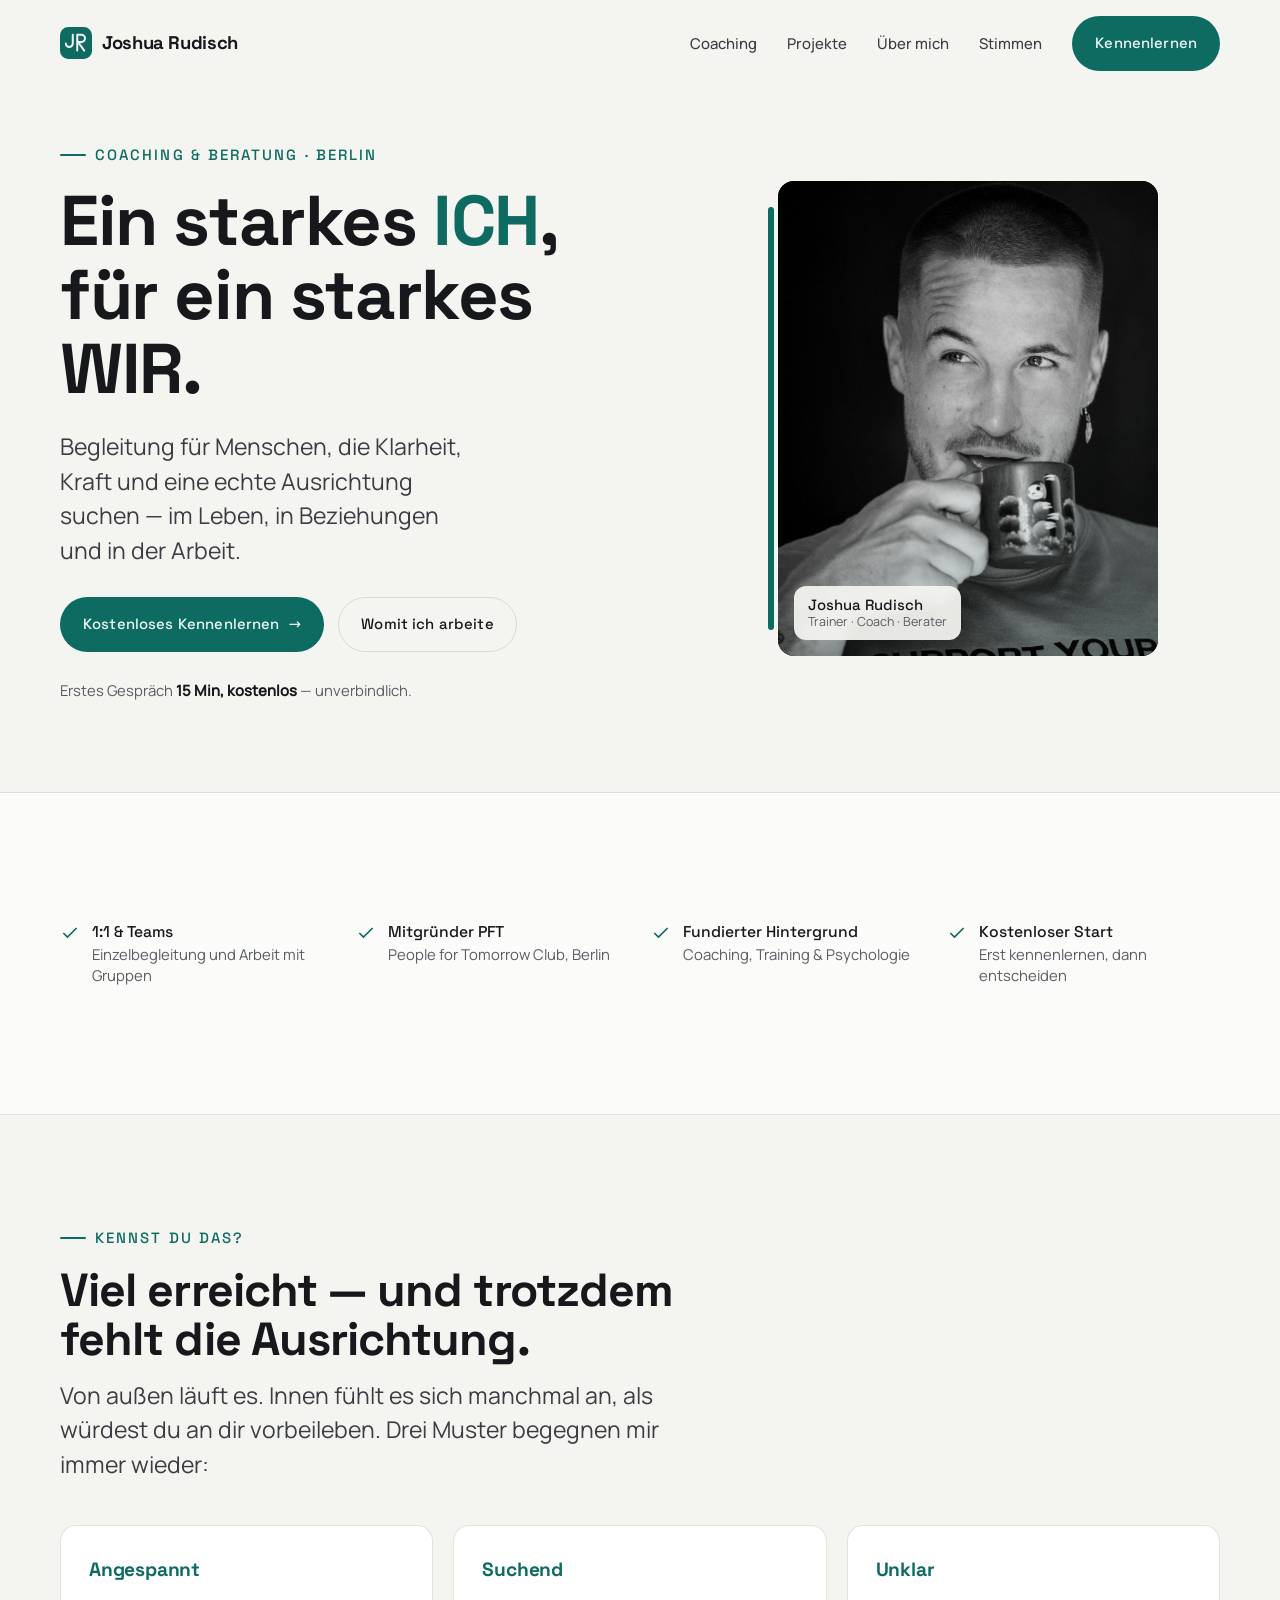
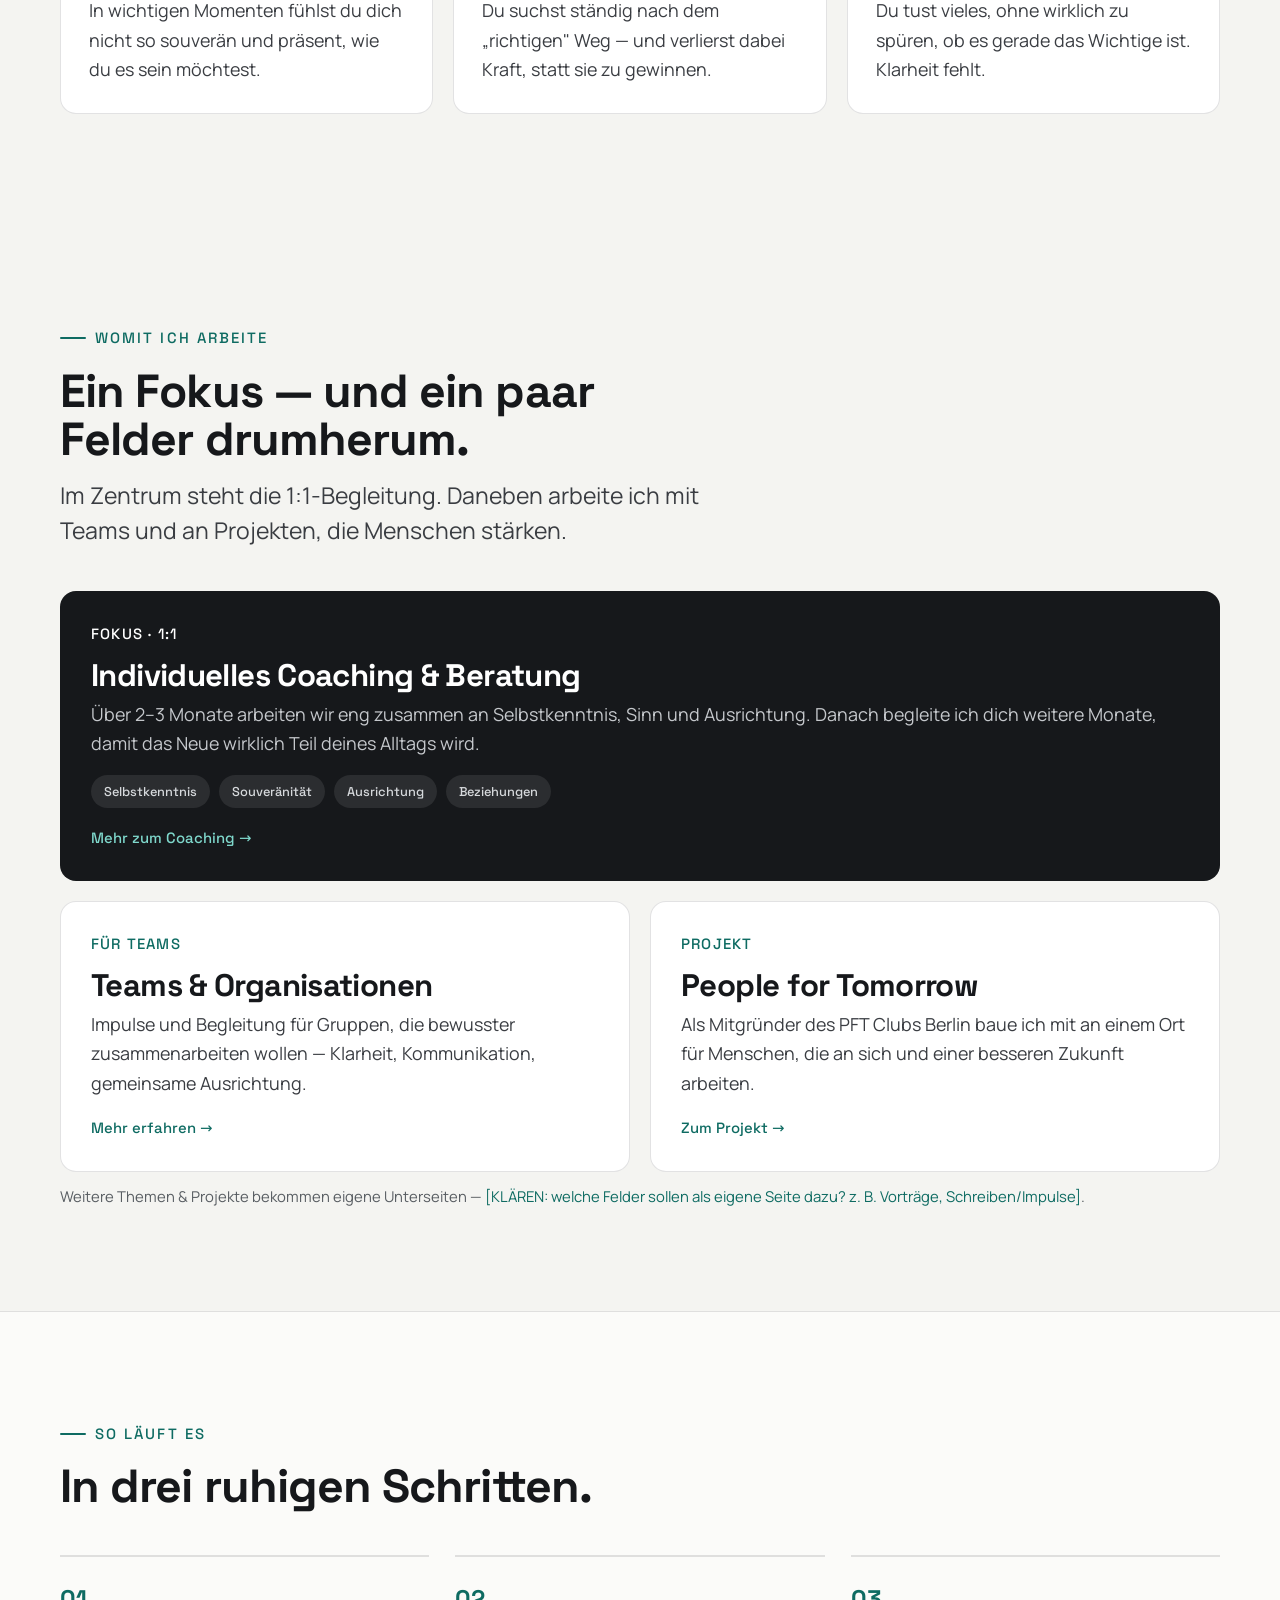
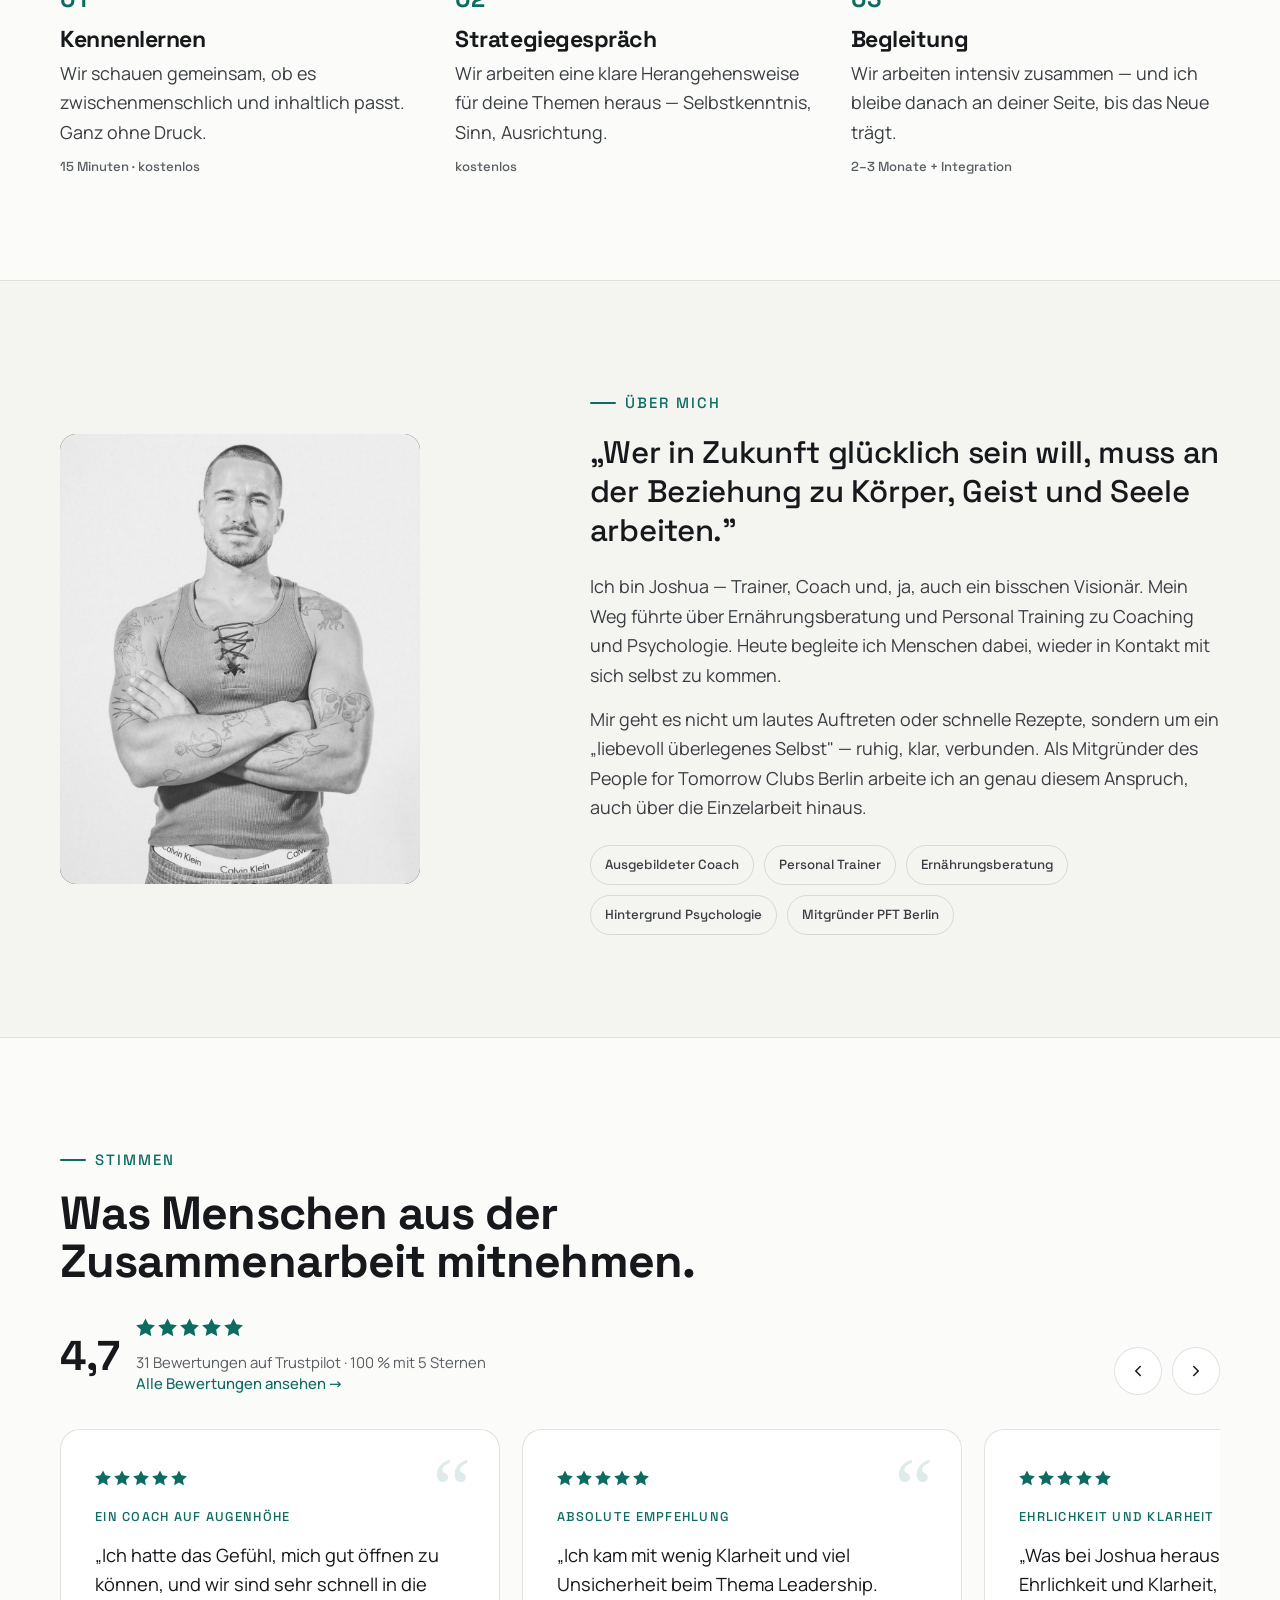
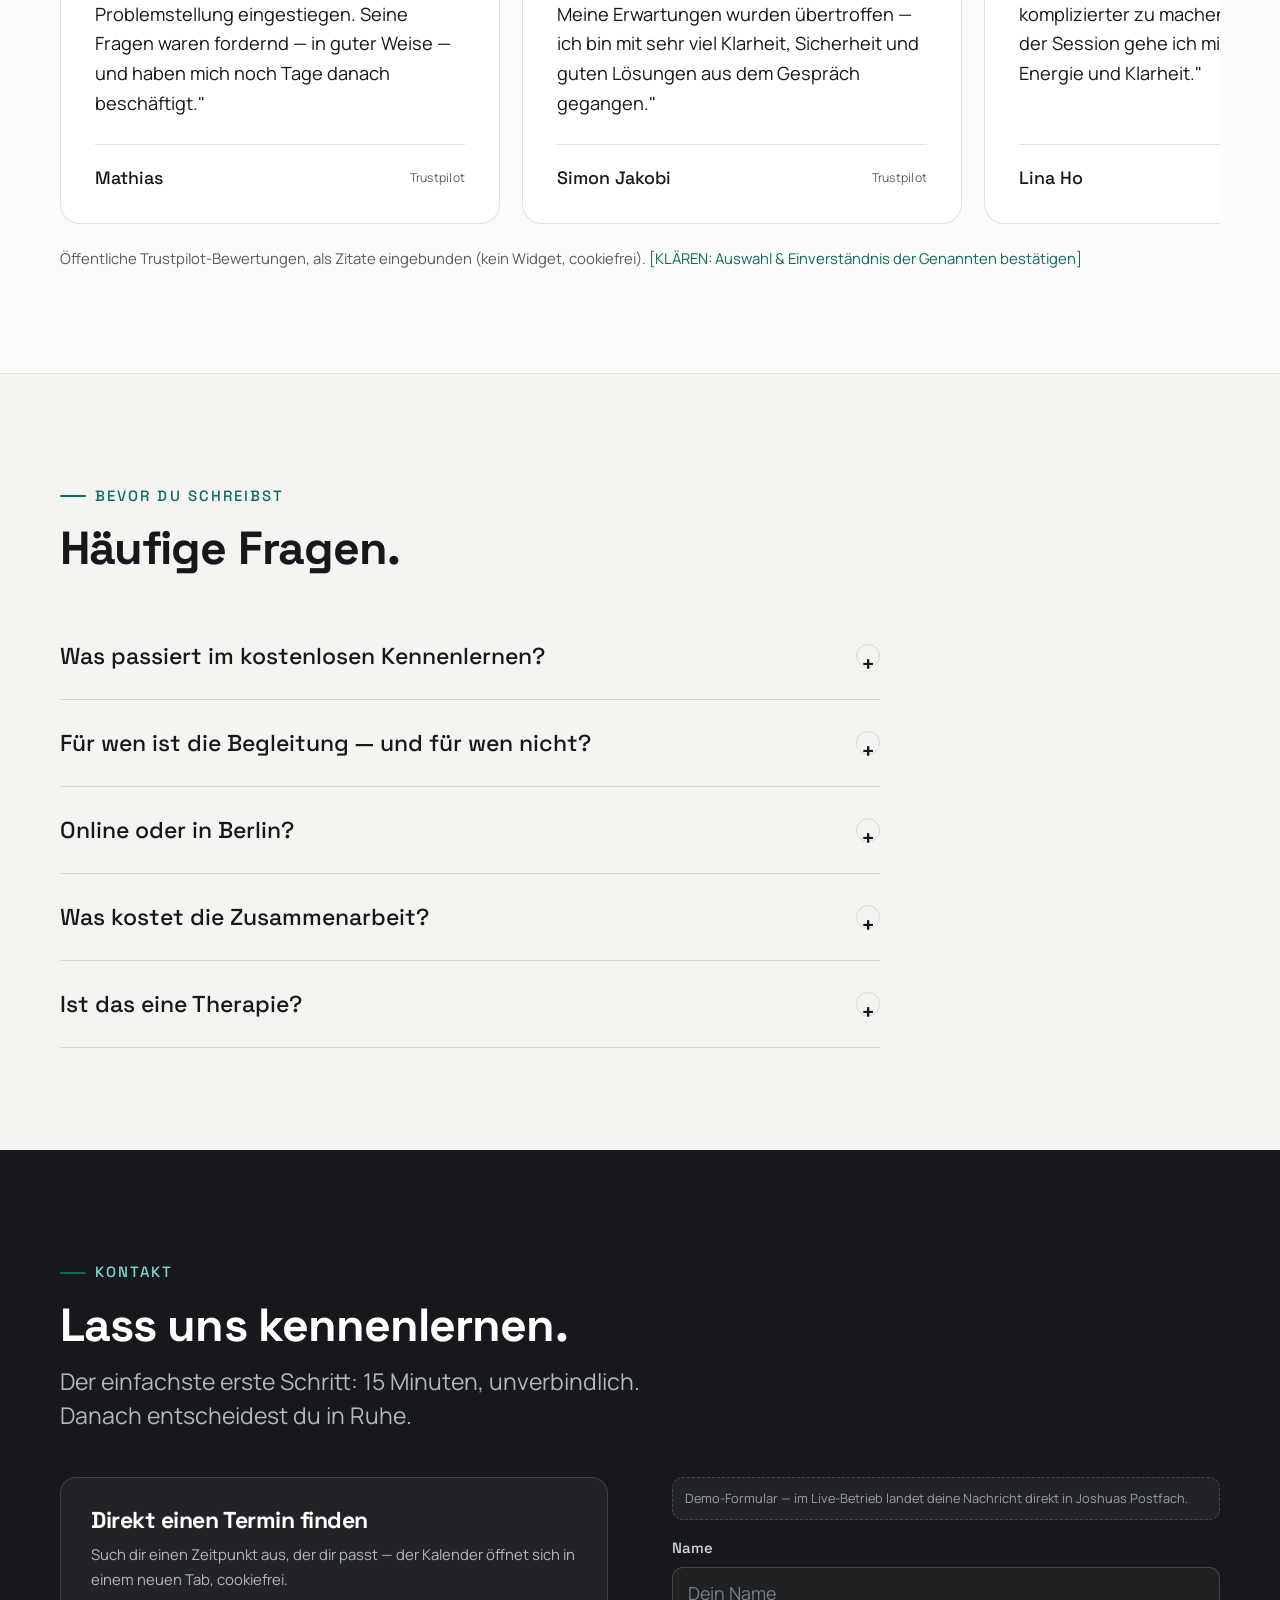
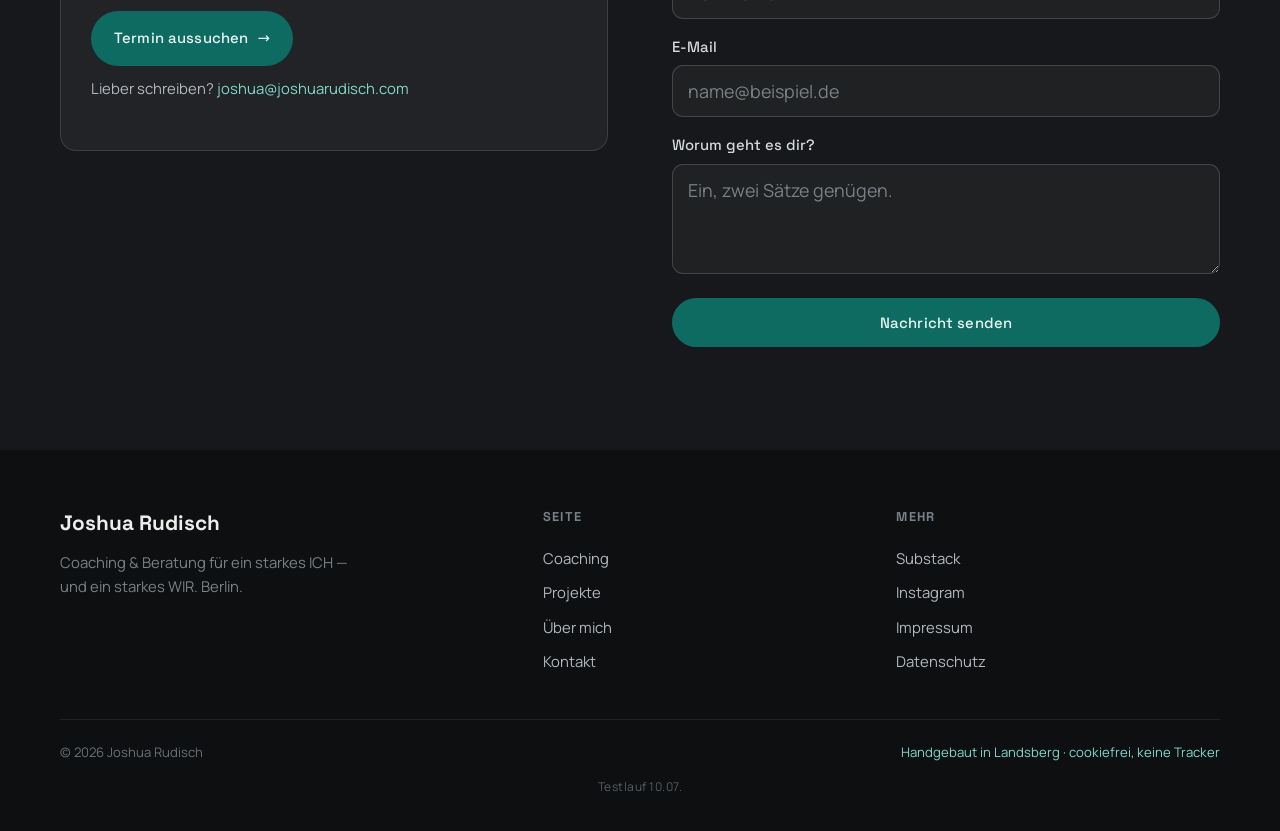
==== commit 5e410014: "Deploy via lc-deploy.sh (2026-07-11 11:32)" ====
--- a/index.html
+++ b/index.html
@@ -295,6 +295,7 @@
       <span>© 2026 Joshua Rudisch</span>
       <span class="made">Handgebaut in Landsberg · cookiefrei, keine Tracker</span>
     </div>
+    <p class="foot-note">Testlauf 10.07.</p>
   </div>
 </footer>
 
--- a/assets/site.css
+++ b/assets/site.css
@@ -192,6 +192,7 @@
 .foot-col a:hover{color:#fff}
 .foot-bot{margin-top:40px;padding-top:22px;border-top:1px solid rgba(255,255,255,.08);display:flex;justify-content:space-between;flex-wrap:wrap;gap:12px;font-size:.82rem;color:#6A7075}
 .foot-bot .made{color:#7FD8CC}
+.foot-note{margin-top:14px;text-align:center;font-size:.75rem;letter-spacing:.04em;color:#585D62}
 
 .js .reveal{opacity:0;transform:translateY(22px);transition:opacity .7s var(--ease), transform .7s var(--ease)}
 .js .reveal.in{opacity:1;transform:none}
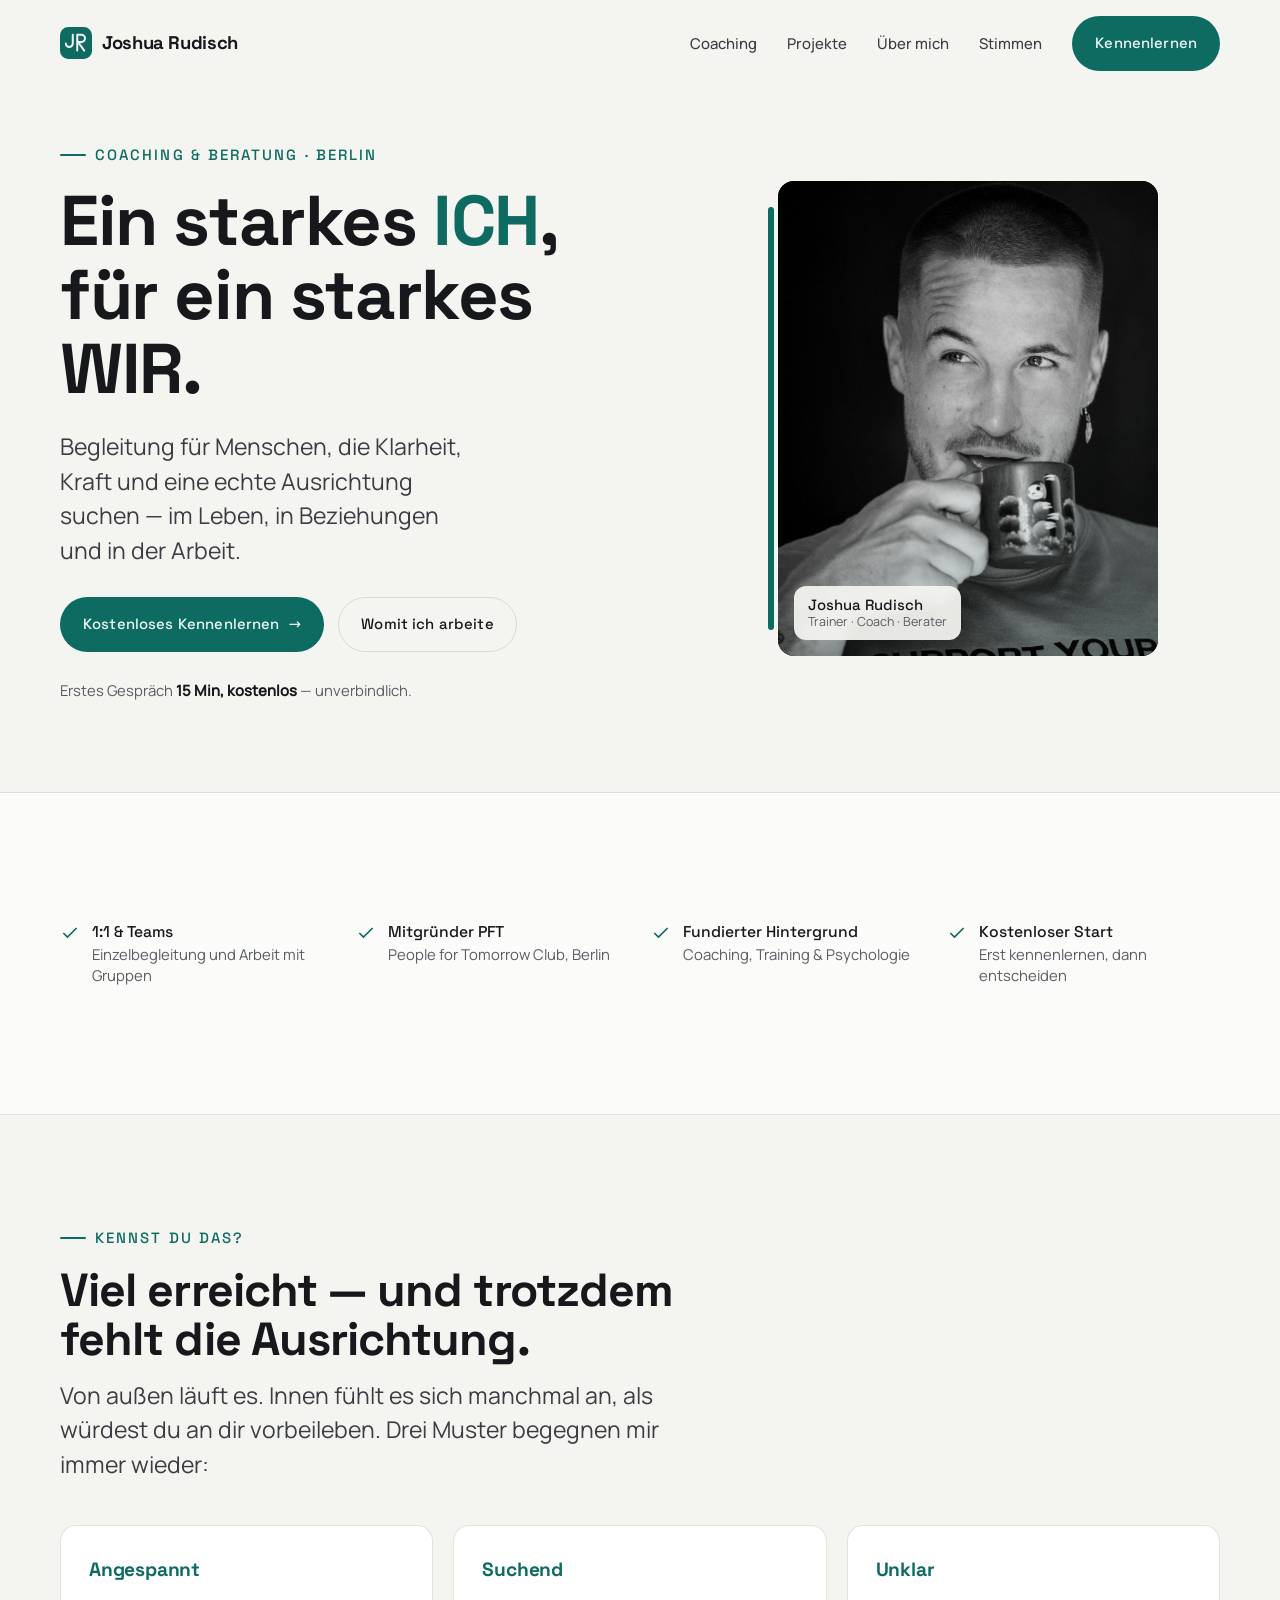
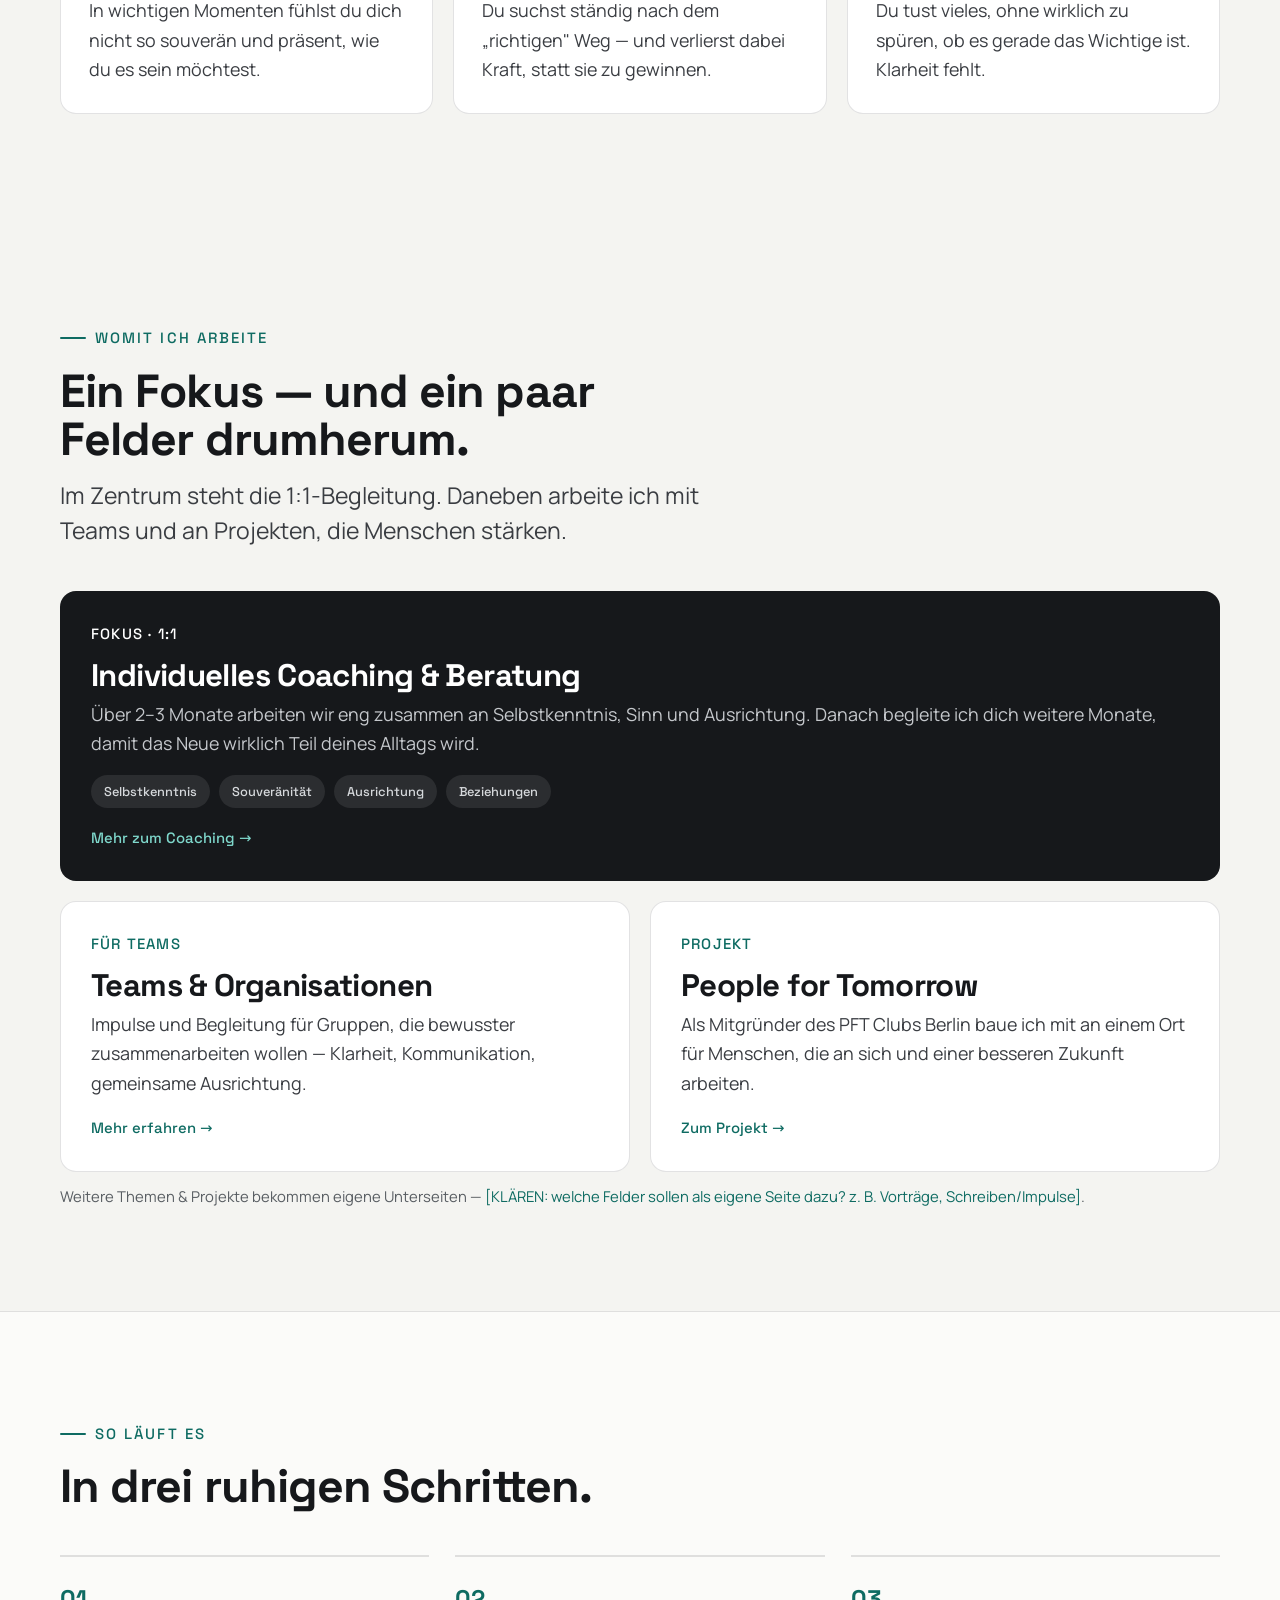
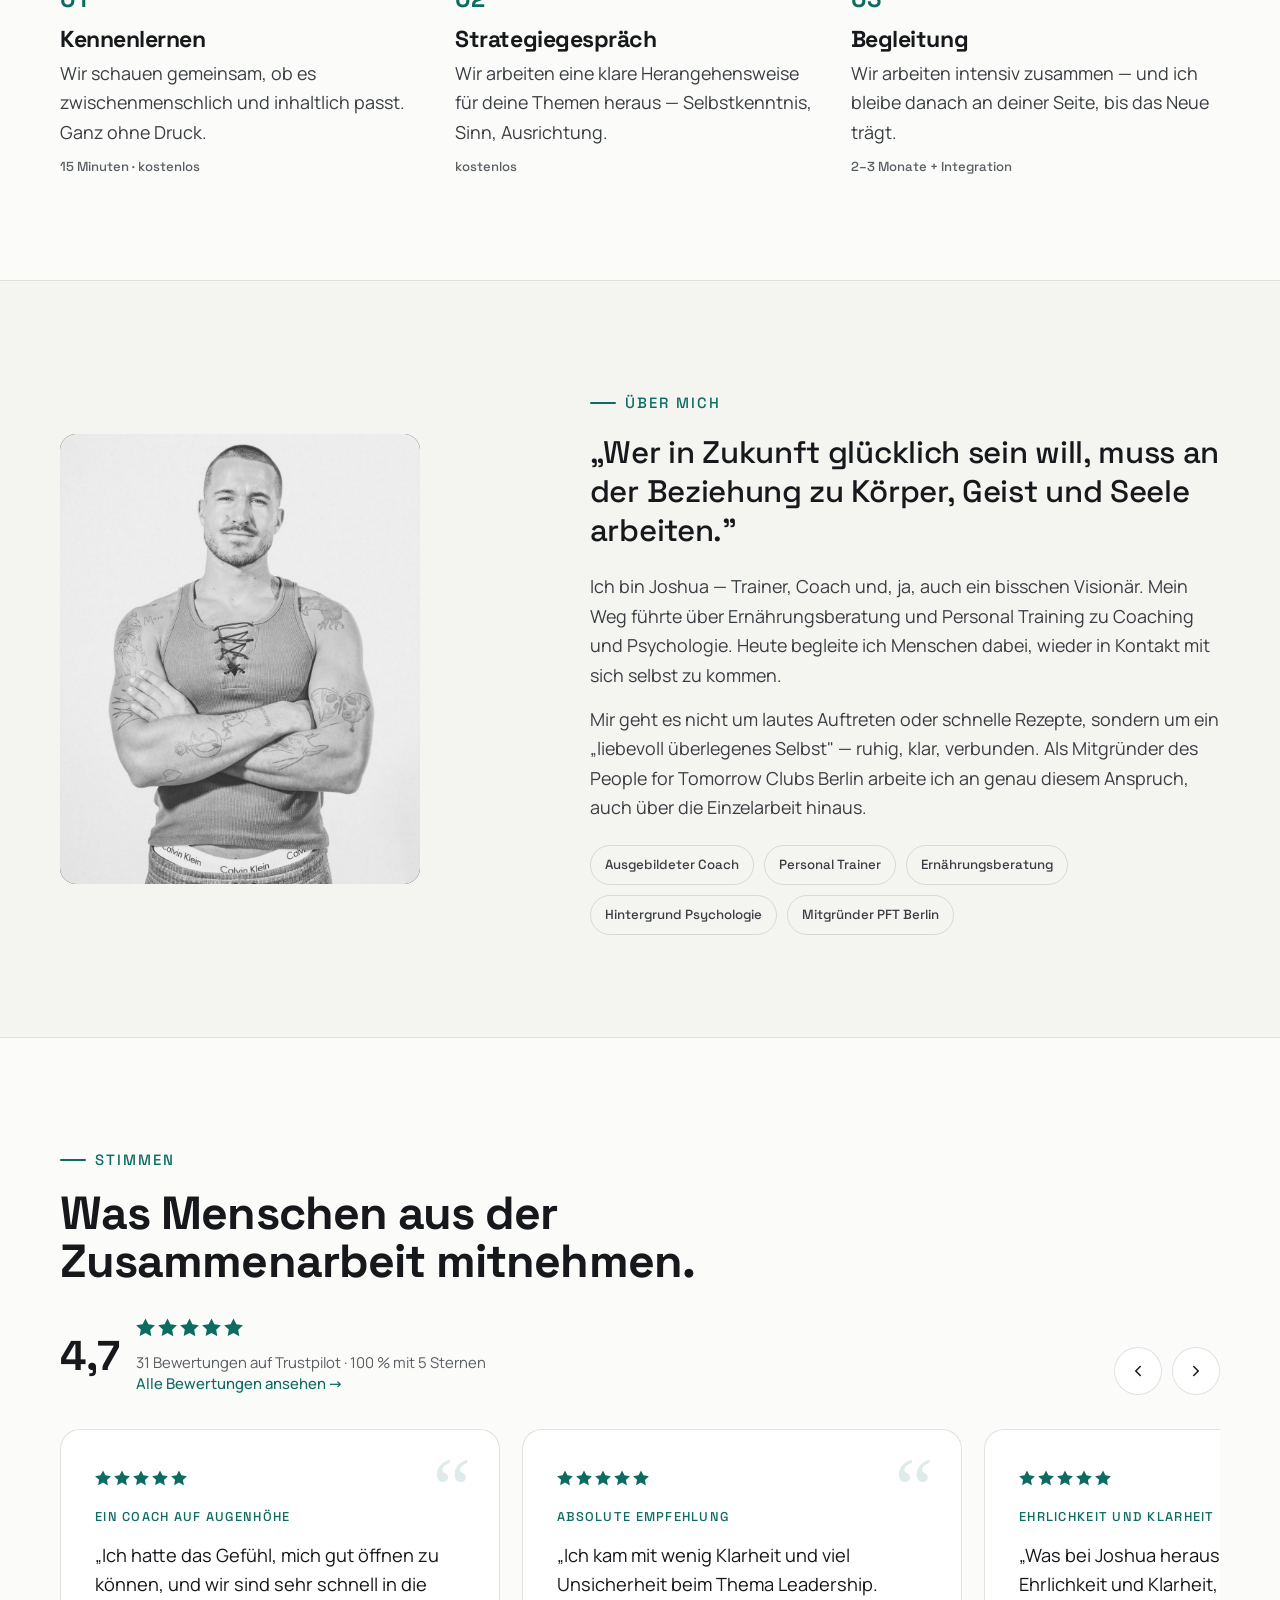
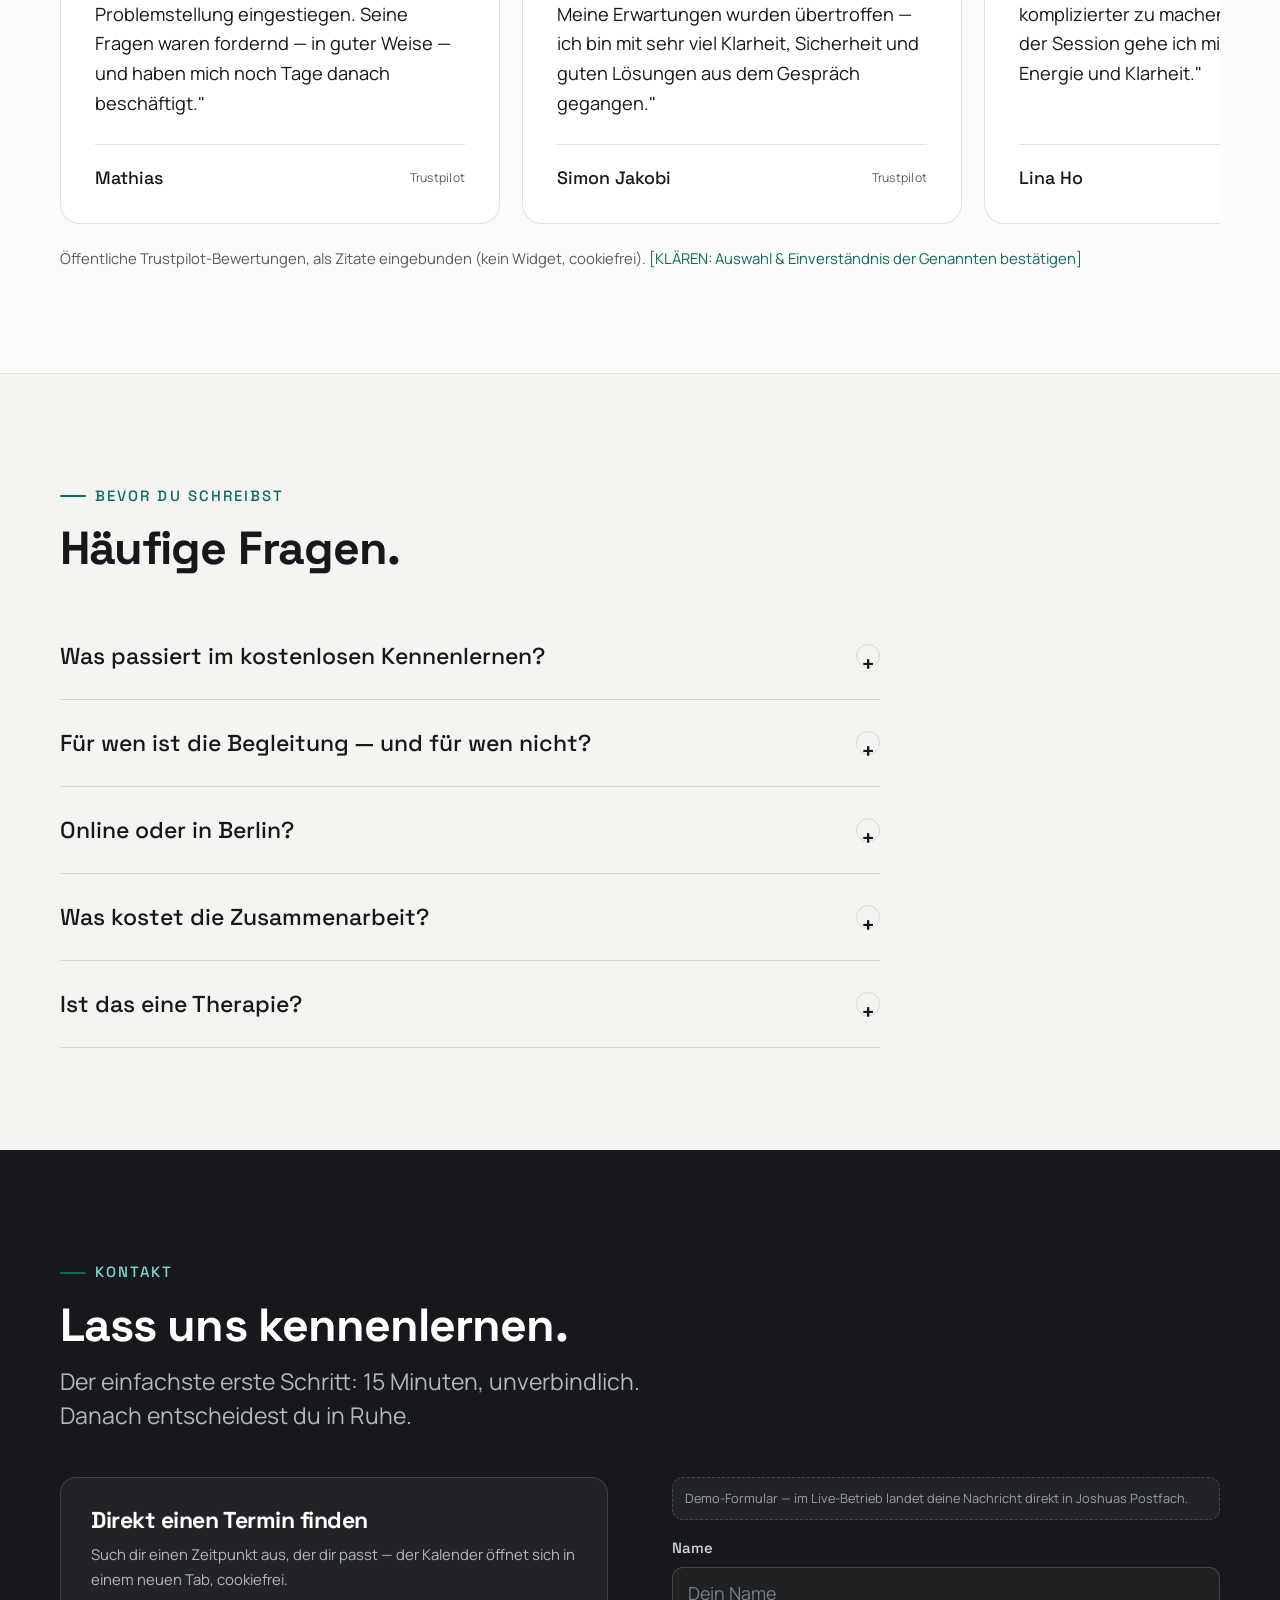
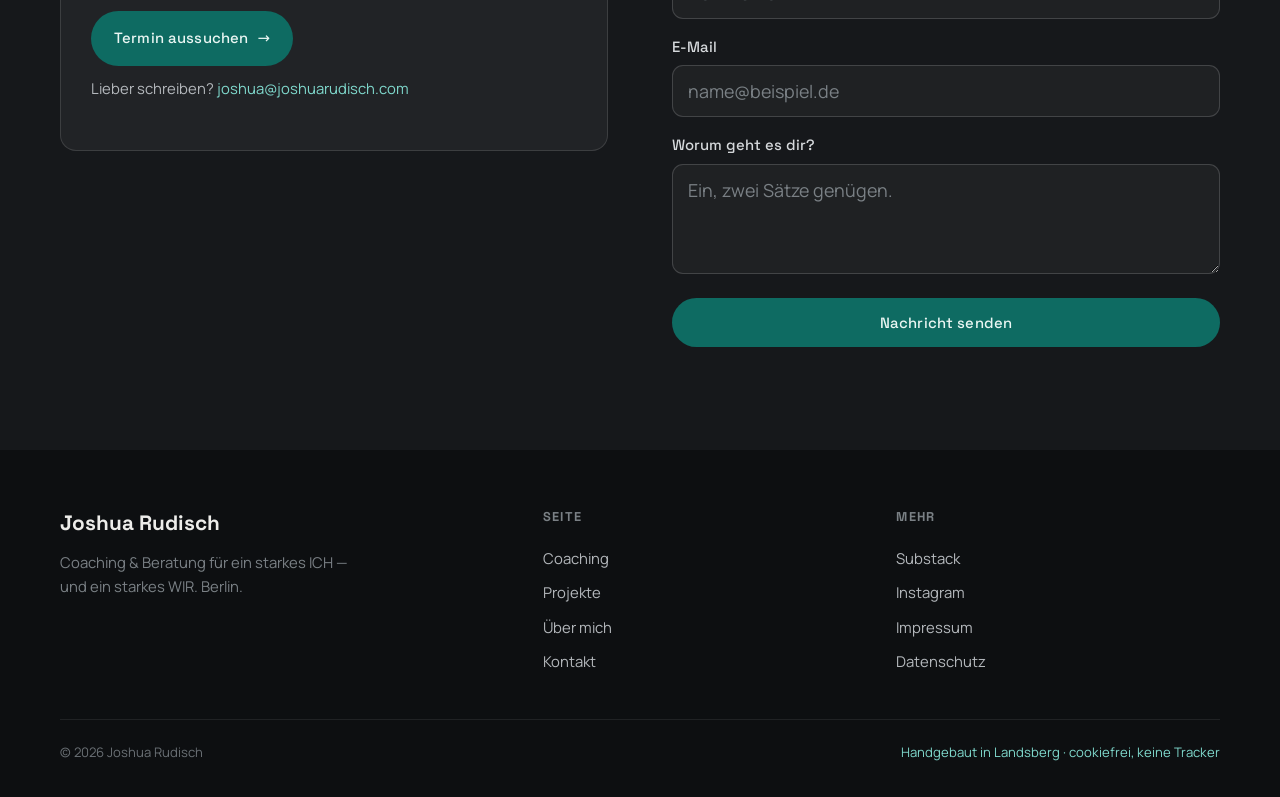
==== commit deb2ca5c: "Deploy via lc-deploy.sh (2026-07-12 16:38)" ====
--- a/index.html
+++ b/index.html
@@ -295,7 +295,6 @@
       <span>© 2026 Joshua Rudisch</span>
       <span class="made">Handgebaut in Landsberg · cookiefrei, keine Tracker</span>
     </div>
-    <p class="foot-note">Testlauf 10.07.</p>
   </div>
 </footer>
 
--- a/assets/site.css
+++ b/assets/site.css
@@ -192,7 +192,6 @@
 .foot-col a:hover{color:#fff}
 .foot-bot{margin-top:40px;padding-top:22px;border-top:1px solid rgba(255,255,255,.08);display:flex;justify-content:space-between;flex-wrap:wrap;gap:12px;font-size:.82rem;color:#6A7075}
 .foot-bot .made{color:#7FD8CC}
-.foot-note{margin-top:14px;text-align:center;font-size:.75rem;letter-spacing:.04em;color:#585D62}
 
 .js .reveal{opacity:0;transform:translateY(22px);transition:opacity .7s var(--ease), transform .7s var(--ease)}
 .js .reveal.in{opacity:1;transform:none}
